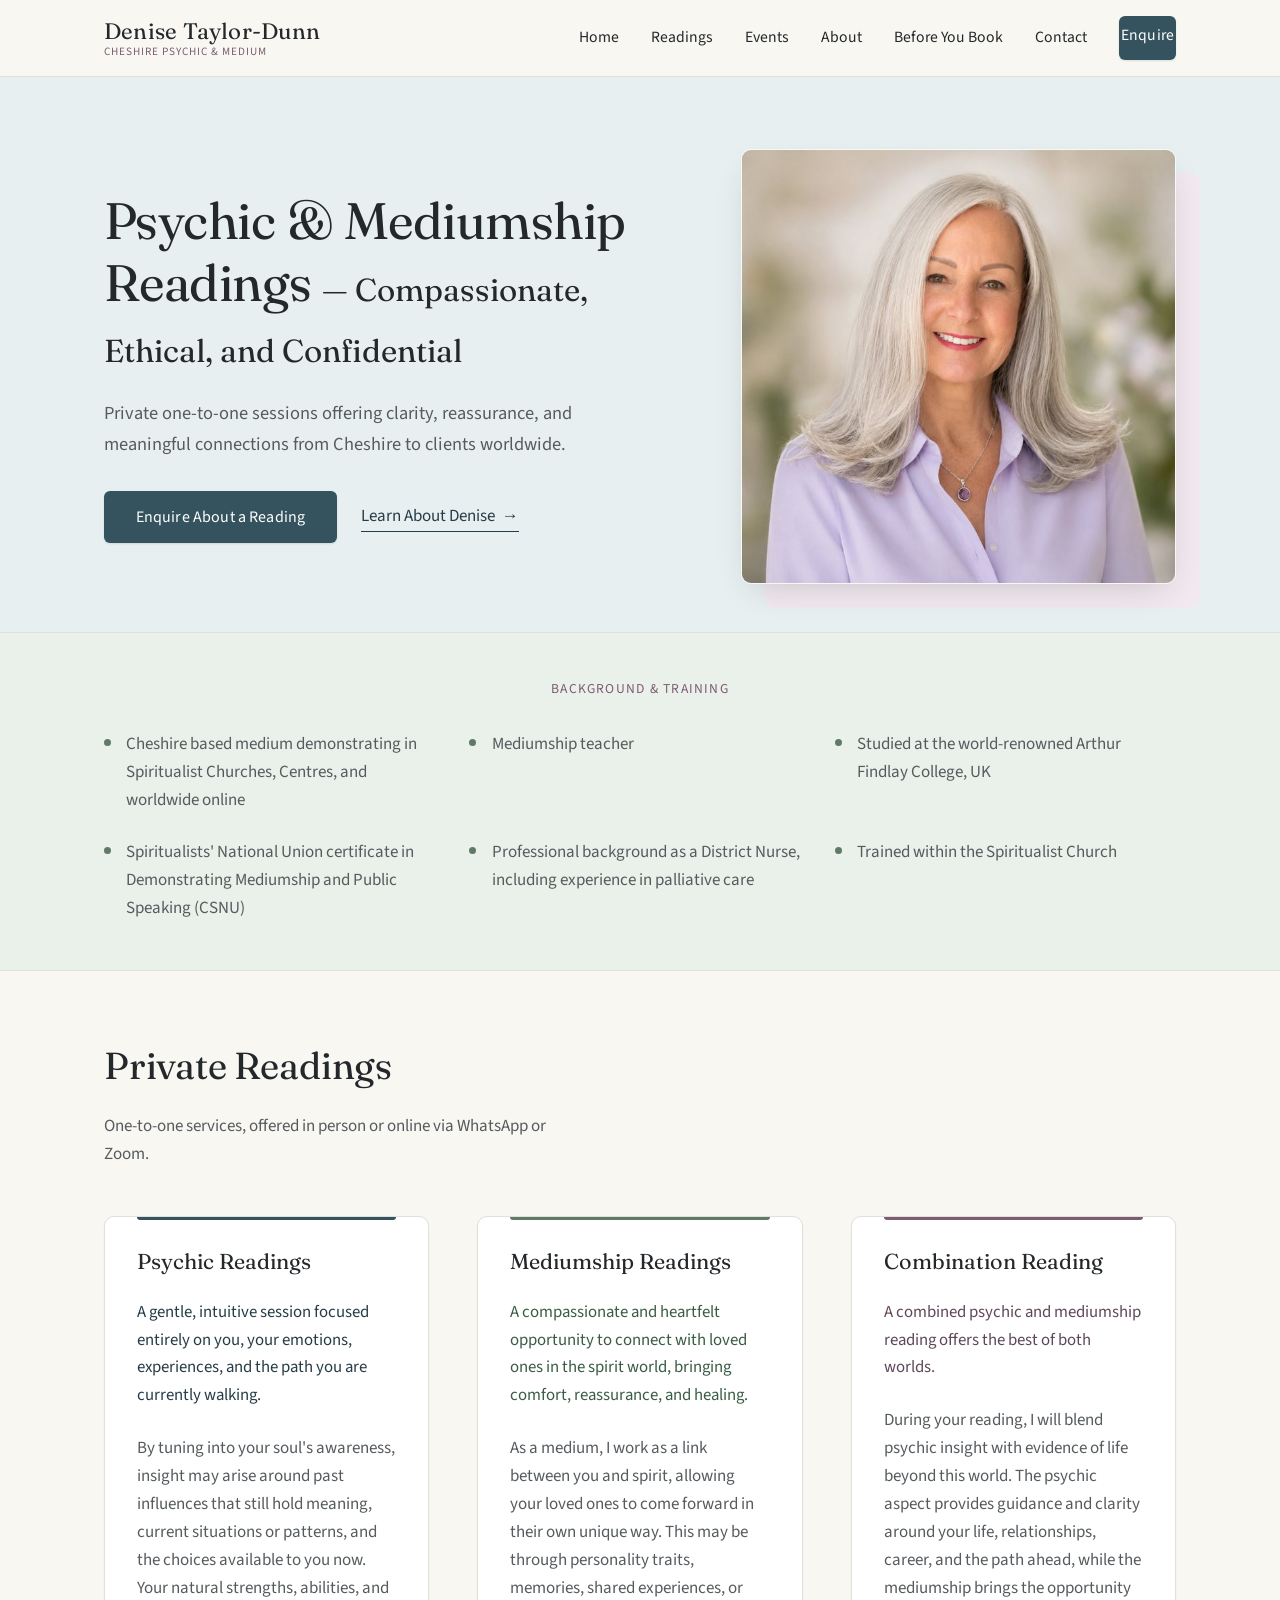
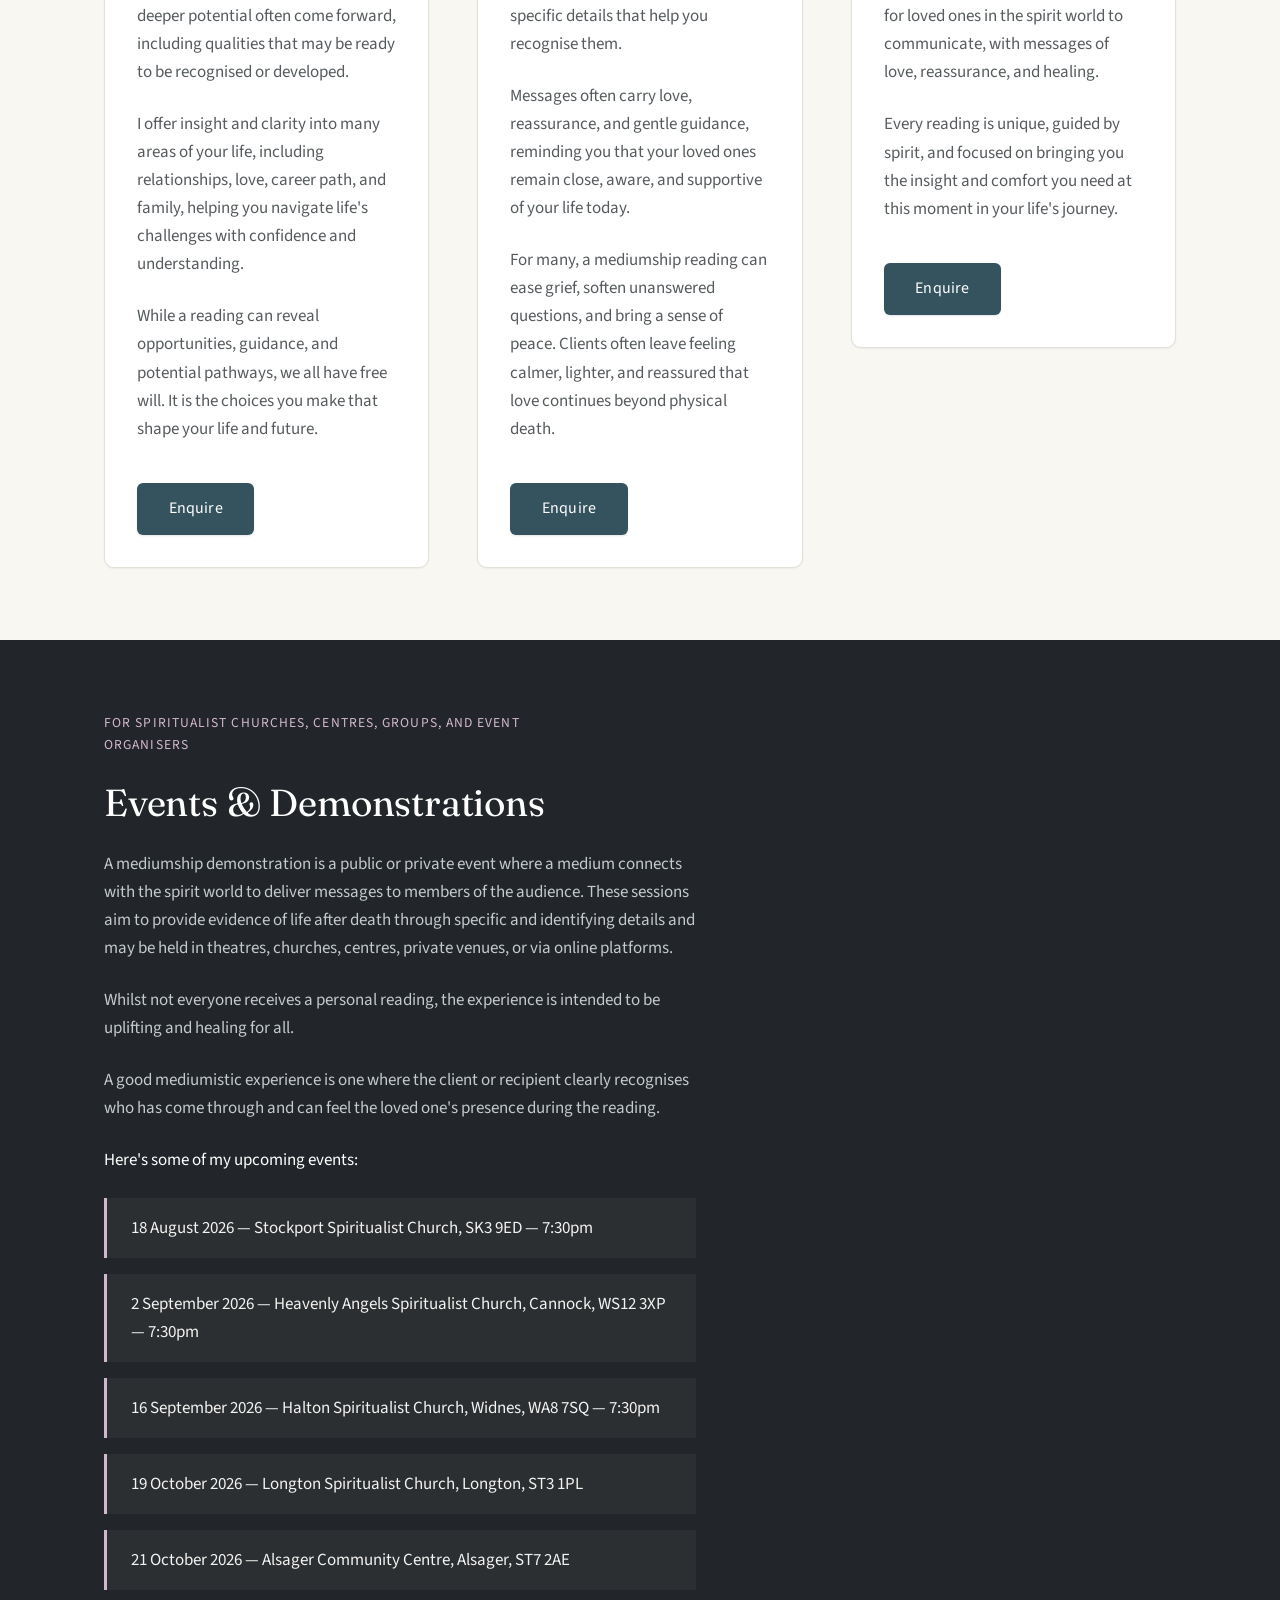
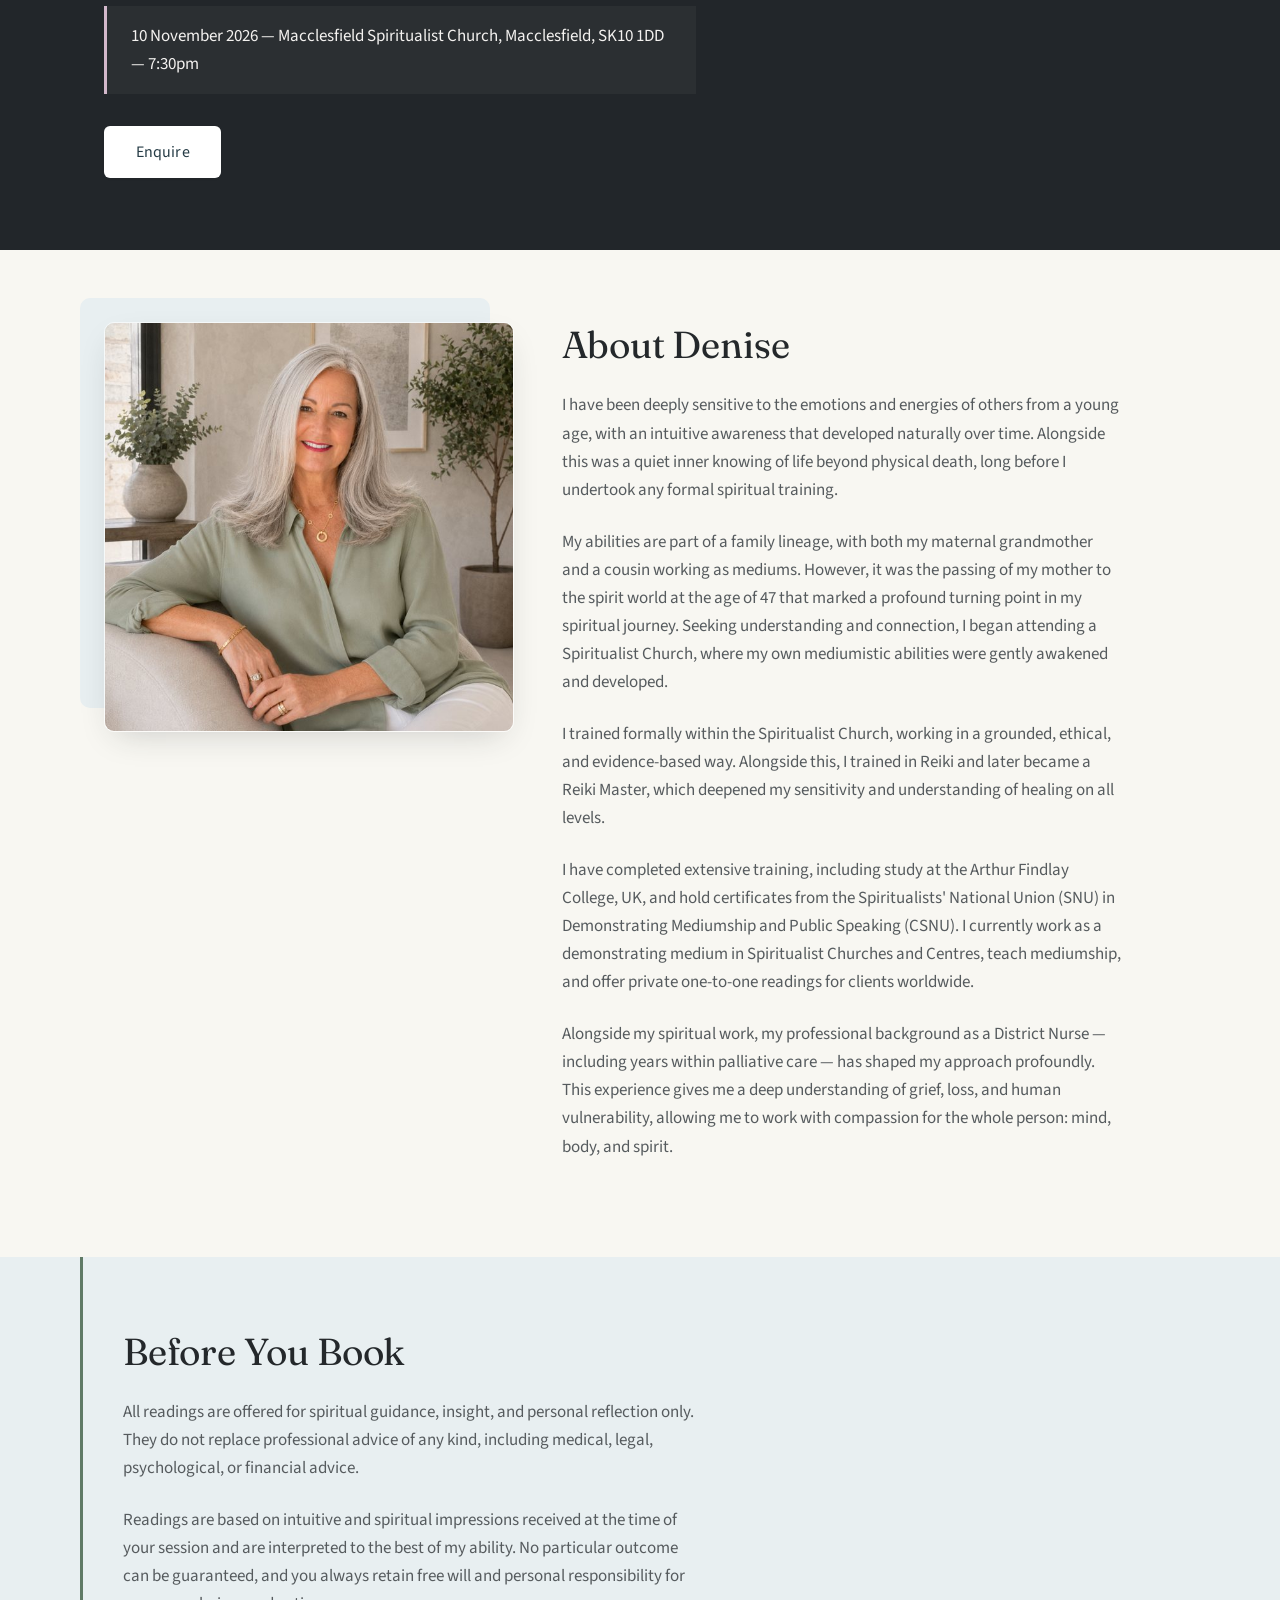
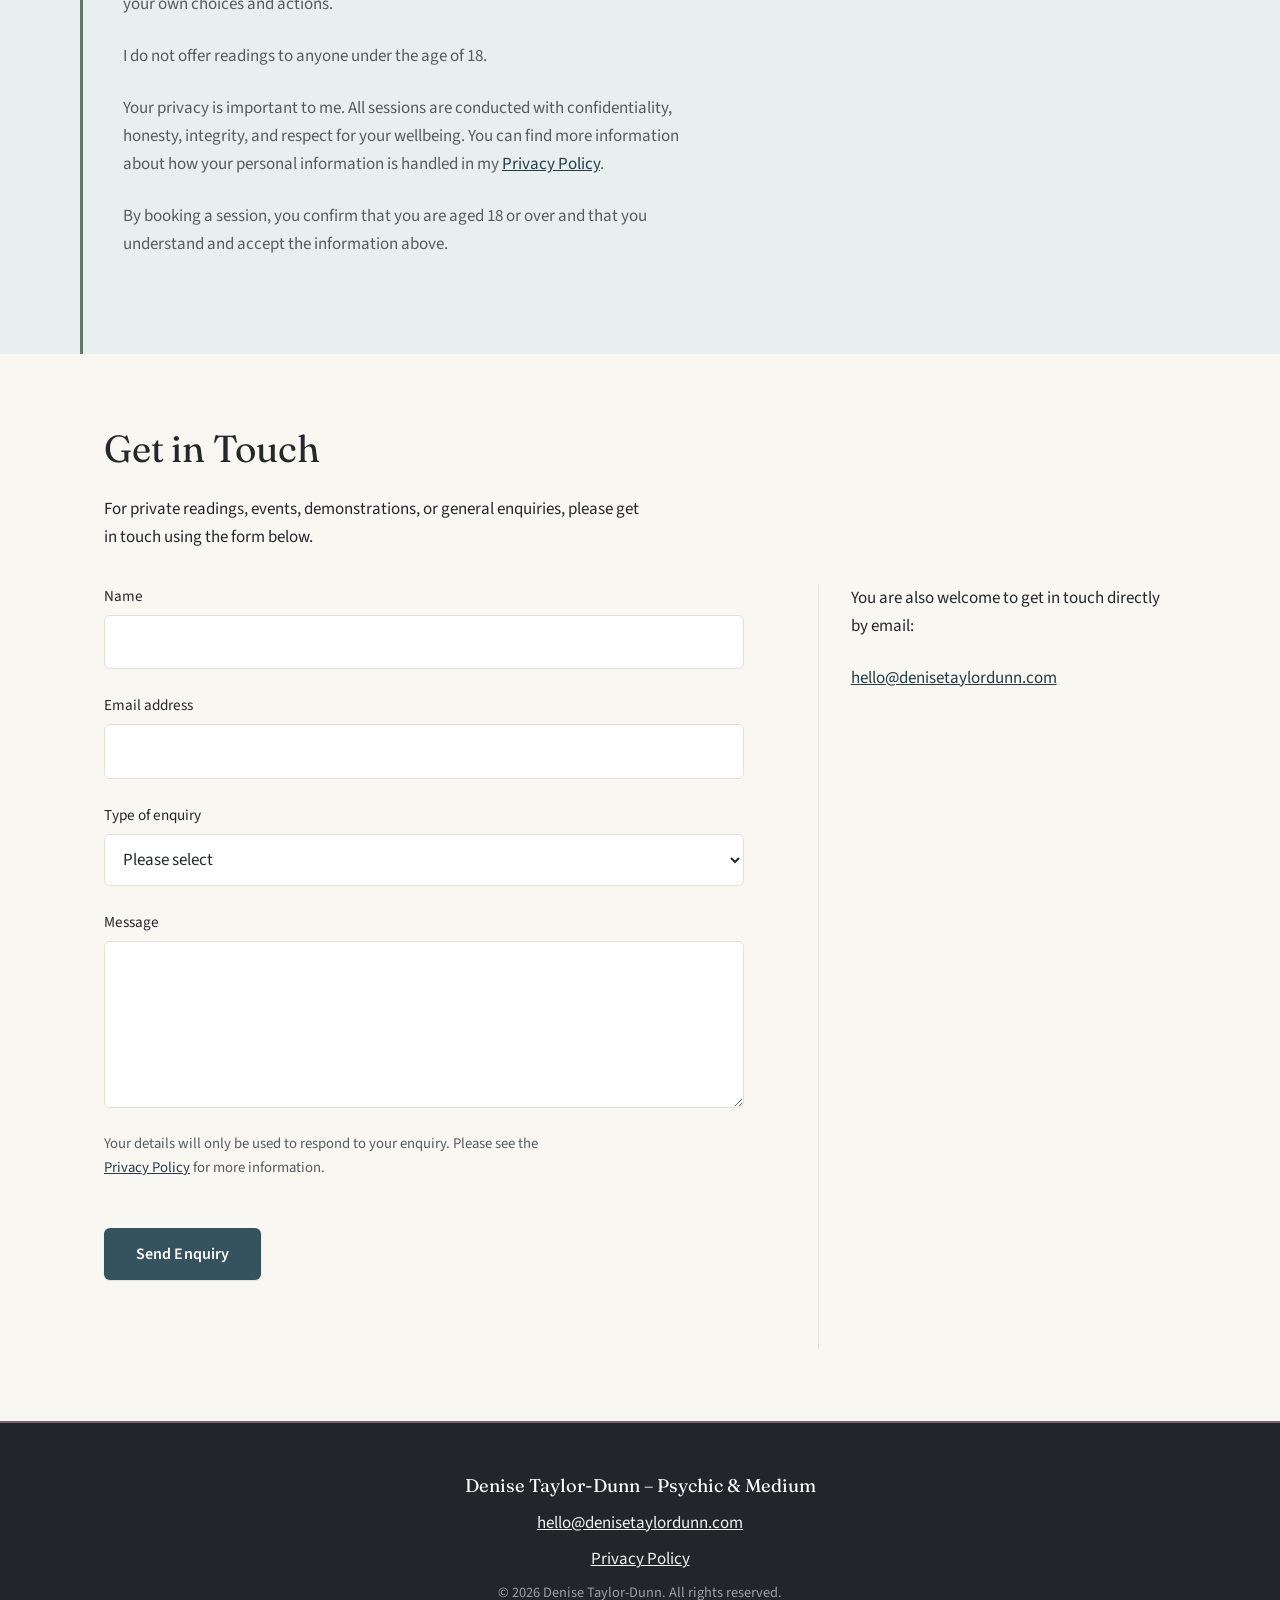
==== index.html @ bb2d9330 "Add upcoming demonstration events to Events section Replaces placeholder list items with six upcomin" ====
<!DOCTYPE html>
<html lang="en">
<head>
<meta charset="UTF-8">
<meta name="viewport" content="width=device-width, initial-scale=1.0">
<title>Denise Taylor-Dunn | Cheshire Psychic &amp; Mediumship Readings</title>
<meta name="description" content="Denise Taylor-Dunn, a Cheshire-based psychic and medium, offers compassionate, ethical readings and demonstrations for Spiritualist churches and events.">
<link rel="canonical" href="https://denisetaylordunn.com/">

<!-- Open Graph -->
<meta property="og:type" content="website">
<meta property="og:title" content="Denise Taylor-Dunn | Cheshire Psychic &amp; Mediumship Readings">
<meta property="og:description" content="Compassionate, ethical, and confidential psychic and mediumship readings from Cheshire-based Denise Taylor-Dunn. Private sessions, plus events and demonstrations for organisers.">
<meta property="og:url" content="https://denisetaylordunn.com/">
<!-- Using the hero photograph for now; ideally replace with a dedicated 1200x630 landscape crop before publication -->
<meta property="og:image" content="https://denisetaylordunn.com/images/hero-denise.jpg">

<!-- Favicon placeholder: replace images/favicon-placeholder.svg with final branded favicon before publication -->
<link rel="icon" type="image/svg+xml" href="images/favicon-placeholder.svg">

<link rel="preload" href="fonts/fraunces-variable-latin.woff2" as="font" type="font/woff2" crossorigin>
<link rel="preload" href="fonts/source-sans-3-variable-latin.woff2" as="font" type="font/woff2" crossorigin>
<link rel="stylesheet" href="css/styles.css">

<!-- Structured data: factual details only, no unsupported claims -->
<script type="application/ld+json">
{
  "@context": "https://schema.org",
  "@type": "Person",
  "name": "Denise Taylor-Dunn",
  "jobTitle": "Psychic and Medium",
  "description": "Denise Taylor-Dunn offers psychic readings, mediumship readings, and mediumship demonstrations, trained within the Spiritualist Church. Based in Cheshire, UK.",
  "address": {
    "@type": "PostalAddress",
    "addressRegion": "Cheshire",
    "addressCountry": "GB"
  },
  "url": "https://denisetaylordunn.com/"
}
</script>
</head>
<body>

<a class="skip-link" href="#main-content">Skip to main content</a>

<!-- ============ HEADER / NAVIGATION ============ -->
<header class="site-header">
  <div class="header-inner">
    <a href="#home" class="brand">
      <span class="wordmark">Denise Taylor-Dunn</span>
      <span class="wordmark-tagline">Cheshire Psychic &amp; Medium</span>
    </a>

    <button type="button" class="nav-toggle" aria-expanded="false" aria-controls="primary-navigation" aria-label="Open menu">
      <span class="nav-toggle-icon" aria-hidden="true"></span>
      <span class="visually-hidden">Menu</span>
    </button>

    <nav id="primary-navigation" class="primary-nav" aria-label="Primary">
      <ul>
        <li><a href="#home">Home</a></li>
        <li><a href="#readings">Readings</a></li>
        <li><a href="#events">Events</a></li>
        <li><a href="#about">About</a></li>
        <li><a href="#before-you-book">Before You Book</a></li>
        <li><a href="#contact">Contact</a></li>
      </ul>
      <a href="#contact" class="btn btn-primary nav-cta">Enquire</a>
    </nav>
  </div>
</header>

<main id="main-content">

  <!-- ============ HERO ============ -->
  <section id="home" class="hero">
    <div class="hero-inner">
      <div class="hero-content">
        <h1>Psychic &amp; Mediumship Readings <span class="h1-secondary">— Compassionate, Ethical, and Confidential</span></h1>
        <p class="hero-subheading">Private one-to-one sessions offering clarity, reassurance, and meaningful connections from Cheshire to clients worldwide.</p>
        <div class="hero-actions">
          <a href="#contact" class="btn btn-primary">Enquire About a Reading</a>
          <a href="#about" class="link-secondary">Learn About Denise</a>
        </div>
      </div>
      <div class="hero-media">
        <img src="images/hero-denise.jpg" alt="Portrait photograph of Denise Taylor-Dunn" width="640" height="640">
      </div>
    </div>
  </section>

  <!-- ============ TRUST / CREDENTIALS ============ -->
  <section id="trust" class="trust" aria-labelledby="trust-heading">
    <h2 id="trust-heading" class="trust-heading">Background &amp; Training</h2>
    <ul class="trust-list">
      <li>Cheshire based medium demonstrating in Spiritualist Churches, Centres, and worldwide online</li>
      <li>Mediumship teacher</li>
      <li>Studied at the world-renowned Arthur Findlay College, UK</li>
      <li>Spiritualists' National Union certificate in Demonstrating Mediumship and Public Speaking (CSNU)</li>
      <li>Professional background as a District Nurse, including experience in palliative care</li>
      <li>Trained within the Spiritualist Church</li>
    </ul>
  </section>

  <!-- ============ PRIVATE READINGS ============ -->
  <section id="readings" aria-labelledby="readings-heading">
    <div class="section-inner">
      <h2 id="readings-heading">Private Readings</h2>
      <p class="readings-intro">One-to-one services, offered in person or online via WhatsApp or Zoom.</p>

      <div class="readings-grid">
        <!-- Service 1: Online Psychic Readings -->
        <article class="reading-card" aria-labelledby="psychic-heading">
          <h3 id="psychic-heading">Psychic Readings</h3>
          <p class="card-intro">A gentle, intuitive session focused entirely on you, your emotions, experiences, and the path you are currently walking.</p>
          <div class="card-body">
            <p>By tuning into your soul's awareness, insight may arise around past influences that still hold meaning, current situations or patterns, and the choices available to you now. Your natural strengths, abilities, and deeper potential often come forward, including qualities that may be ready to be recognised or developed.</p>
            <p>I offer insight and clarity into many areas of your life, including relationships, love, career path, and family, helping you navigate life's challenges with confidence and understanding.</p>
            <p>While a reading can reveal opportunities, guidance, and potential pathways, we all have free will. It is the choices you make that shape your life and future.</p>
          </div>
          <a href="#contact" class="btn btn-primary" data-enquiry-type="Psychic Reading">Enquire</a>
        </article>

        <!-- Service 2: Online Mediumship Readings -->
        <article class="reading-card" aria-labelledby="mediumship-heading">
          <h3 id="mediumship-heading">Mediumship Readings</h3>
          <p class="card-intro">A compassionate and heartfelt opportunity to connect with loved ones in the spirit world, bringing comfort, reassurance, and healing.</p>
          <div class="card-body">
            <p>As a medium, I work as a link between you and spirit, allowing your loved ones to come forward in their own unique way. This may be through personality traits, memories, shared experiences, or specific details that help you recognise them.</p>
            <p>Messages often carry love, reassurance, and gentle guidance, reminding you that your loved ones remain close, aware, and supportive of your life today.</p>
            <p>For many, a mediumship reading can ease grief, soften unanswered questions, and bring a sense of peace. Clients often leave feeling calmer, lighter, and reassured that love continues beyond physical death.</p>
          </div>
          <a href="#contact" class="btn btn-primary" data-enquiry-type="Mediumship Reading">Enquire</a>
        </article>

        <!-- Service 3: Combination Reading -->
        <article class="reading-card" aria-labelledby="combination-heading">
          <h3 id="combination-heading">Combination Reading</h3>
          <p class="card-intro">A combined psychic and mediumship reading offers the best of both worlds.</p>
          <div class="card-body">
            <p>During your reading, I will blend psychic insight with evidence of life beyond this world. The psychic aspect provides guidance and clarity around your life, relationships, career, and the path ahead, while the mediumship brings the opportunity for loved ones in the spirit world to communicate, with messages of love, reassurance, and healing.</p>
            <p>Every reading is unique, guided by spirit, and focused on bringing you the insight and comfort you need at this moment in your life's journey.</p>
          </div>
          <a href="#contact" class="btn btn-primary" data-enquiry-type="Combination Reading">Enquire</a>
        </article>
      </div>
    </div>
  </section>

  <!-- ============ EVENTS & DEMONSTRATIONS ============ -->
  <section id="events" class="events" aria-labelledby="events-heading">
    <div class="section-inner events-inner">
      <p class="section-eyebrow">For Spiritualist Churches, centres, groups, and event organisers</p>
      <h2 id="events-heading">Events &amp; Demonstrations</h2>
      <div class="events-body">
        <p>A mediumship demonstration is a public or private event where a medium connects with the spirit world to deliver messages to members of the audience. These sessions aim to provide evidence of life after death through specific and identifying details and may be held in theatres, churches, centres, private venues, or via online platforms.</p>
        <p>Whilst not everyone receives a personal reading, the experience is intended to be uplifting and healing for all.</p>
        <p>A good mediumistic experience is one where the client or recipient clearly recognises who has come through and can feel the loved one's presence during the reading.</p>
      </div>
      <p class="events-list-heading">Here's some of my upcoming events:</p>
      <ul class="events-list">
        <li><strong>18 August 2026</strong> — Stockport Spiritualist Church, SK3 9ED — 7:30pm</li>
        <li><strong>2 September 2026</strong> — Heavenly Angels Spiritualist Church, Cannock, WS12 3XP — 7:30pm</li>
        <li><strong>16 September 2026</strong> — Halton Spiritualist Church, Widnes, WA8 7SQ — 7:30pm</li>
        <li><strong>19 October 2026</strong> — Longton Spiritualist Church, Longton, ST3 1PL</li>
        <li><strong>21 October 2026</strong> — Alsager Community Centre, Alsager, ST7 2AE</li>
        <li><strong>10 November 2026</strong> — Macclesfield Spiritualist Church, Macclesfield, SK10 1DD — 7:30pm</li>
      </ul>
      <a href="#contact" class="btn btn-primary on-dark" data-enquiry-type="Events &amp; Demonstrations">Enquire</a>
    </div>
  </section>

  <!-- ============ ABOUT DENISE ============ -->
  <section id="about" aria-labelledby="about-heading">
    <div class="section-inner about-inner">
      <div class="about-media">
        <img src="images/about-denise.jpg" alt="Photograph of Denise Taylor-Dunn at home" width="640" height="640" loading="lazy">
      </div>
      <div class="about-content">
        <h2 id="about-heading">About Denise</h2>
        <p>I have been deeply sensitive to the emotions and energies of others from a young age, with an intuitive awareness that developed naturally over time. Alongside this was a quiet inner knowing of life beyond physical death, long before I undertook any formal spiritual training.</p>
        <p>My abilities are part of a family lineage, with both my maternal grandmother and a cousin working as mediums. However, it was the passing of my mother to the spirit world at the age of 47 that marked a profound turning point in my spiritual journey. Seeking understanding and connection, I began attending a Spiritualist Church, where my own mediumistic abilities were gently awakened and developed.</p>
        <p>I trained formally within the Spiritualist Church, working in a grounded, ethical, and evidence-based way. Alongside this, I trained in Reiki and later became a Reiki Master, which deepened my sensitivity and understanding of healing on all levels.</p>
        <p>I have completed extensive training, including study at the Arthur Findlay College, UK, and hold certificates from the Spiritualists' National Union (SNU) in Demonstrating Mediumship and Public Speaking (CSNU). I currently work as a demonstrating medium in Spiritualist Churches and Centres, teach mediumship, and offer private one-to-one readings for clients worldwide.</p>
        <p>Alongside my spiritual work, my professional background as a District Nurse — including years within palliative care — has shaped my approach profoundly. This experience gives me a deep understanding of grief, loss, and human vulnerability, allowing me to work with compassion for the whole person: mind, body, and spirit.</p>
      </div>
    </div>
  </section>

  <!-- ============ BEFORE YOU BOOK ============ -->
  <section id="before-you-book" class="important-info" aria-labelledby="important-info-heading">
    <div class="section-inner">
      <h2 id="important-info-heading">Before You Book</h2>
      <p>All readings are offered for spiritual guidance, insight, and personal reflection only. They do not replace professional advice of any kind, including medical, legal, psychological, or financial advice.</p>
      <p>Readings are based on intuitive and spiritual impressions received at the time of your session and are interpreted to the best of my ability. No particular outcome can be guaranteed, and you always retain free will and personal responsibility for your own choices and actions.</p>
      <p>I do not offer readings to anyone under the age of 18.</p>
      <p>Your privacy is important to me. All sessions are conducted with confidentiality, honesty, integrity, and respect for your wellbeing. You can find more information about how your personal information is handled in my <a href="privacy-policy.html">Privacy Policy</a>.</p>
      <p>By booking a session, you confirm that you are aged 18 or over and that you understand and accept the information above.</p>
    </div>
  </section>

  <!-- ============ CONTACT / ENQUIRY ============ -->
  <section id="contact" aria-labelledby="contact-heading">
    <div class="contact-inner">
      <h2 id="contact-heading">Get in Touch</h2>
      <p>For private readings, events, demonstrations, or general enquiries, please get in touch using the form below.</p>

      <div class="contact-grid">
        <!--
          NOTE: This form currently has no backend connected. Before publishing,
          wire it up to an email service or server-side endpoint so submissions
          are actually delivered. See js/main.js for the client-side handler.
        -->
        <form class="enquiry-form" id="enquiry-form" novalidate>
          <div class="form-field">
            <label for="name">Name</label>
            <input type="text" id="name" name="name" autocomplete="name" aria-describedby="name-error" required>
            <span class="field-error" id="name-error">Please enter your name.</span>
          </div>

          <div class="form-field">
            <label for="email">Email address</label>
            <input type="email" id="email" name="email" autocomplete="email" aria-describedby="email-error" required>
            <span class="field-error" id="email-error">Please enter a valid email address.</span>
          </div>

          <div class="form-field">
            <label for="enquiry-type">Type of enquiry</label>
            <select id="enquiry-type" name="enquiry-type" aria-describedby="enquiry-type-error" required>
              <option value="">Please select</option>
              <option value="Psychic Reading">Psychic Reading</option>
              <option value="Mediumship Reading">Mediumship Reading</option>
              <option value="Combination Reading">Combination Reading</option>
              <option value="Events &amp; Demonstrations">Events &amp; Demonstrations</option>
              <option value="General Enquiry">General Enquiry</option>
            </select>
            <span class="field-error" id="enquiry-type-error">Please select the type of enquiry.</span>
          </div>

          <div class="form-field">
            <label for="message">Message</label>
            <textarea id="message" name="message" rows="5" aria-describedby="message-error" required></textarea>
            <span class="field-error" id="message-error">Please enter a message.</span>
          </div>

          <p class="form-privacy-note">Your details will only be used to respond to your enquiry. Please see the <a href="privacy-policy.html">Privacy Policy</a> for more information.</p>

          <button type="submit" class="btn btn-primary">Send Enquiry</button>

          <p class="form-status" id="form-status" role="status" aria-live="polite"></p>
        </form>

        <div class="contact-alt">
          <p>You are also welcome to get in touch directly by email:</p>
          <p><a href="mailto:hello@denisetaylordunn.com">hello@denisetaylordunn.com</a></p>
        </div>
      </div>
    </div>
  </section>

</main>

<!-- ============ FOOTER ============ -->
<footer class="site-footer">
  <div class="footer-inner">
    <p class="footer-name">Denise Taylor-Dunn – Psychic &amp; Medium</p>
    <p><a href="mailto:hello@denisetaylordunn.com">hello@denisetaylordunn.com</a></p>
    <p><a href="privacy-policy.html">Privacy Policy</a></p>
    <p class="footer-copyright">&copy; <span id="current-year">2026</span> Denise Taylor-Dunn. All rights reserved.</p>
  </div>
</footer>

<script src="js/main.js"></script>
</body>
</html>
---- css/styles.css ----
/* =========================================================
   Denise Taylor-Dunn – Psychic and Medium
   Stylesheet
   ========================================================= */

/* ---------------------------------------------------------
   1. Fonts (self-hosted, variable, latin subset only)
   --------------------------------------------------------- */
@font-face {
  font-family: 'Fraunces';
  font-style: normal;
  font-weight: 300 700;
  font-display: swap;
  src: url('../fonts/fraunces-variable-latin.woff2') format('woff2-variations'),
       url('../fonts/fraunces-variable-latin.woff2') format('woff2');
}

@font-face {
  font-family: 'Source Sans 3';
  font-style: normal;
  font-weight: 300 700;
  font-display: swap;
  src: url('../fonts/source-sans-3-variable-latin.woff2') format('woff2-variations'),
       url('../fonts/source-sans-3-variable-latin.woff2') format('woff2');
}

/* ---------------------------------------------------------
   2. CSS Custom Properties (Design Tokens)
   --------------------------------------------------------- */
:root {
  /* Colour palette */
  --color-bg: #f8f7f2;              /* warm white */
  --color-surface: #ffffff;
  --color-text: #24282b;            /* muted charcoal */
  --color-text-soft: #565b5e;
  --color-border: #e2e0d8;

  --color-primary: #35525f;         /* soft blue - primary CTA */
  --color-primary-dark: #263c46;
  --color-primary-tint: #e8eff1;

  --color-secondary: #5f7a66;       /* soft green - decorative use (dots, borders, accents) */
  --color-secondary-tint: #eaf0ea;
  --color-secondary-text: #3a5c44;  /* darker green - AA-contrast for text use */

  --color-accent: #7c5d74;          /* restrained muted accent (plum) - the signature colour */
  --color-accent-dark: #5f4759;
  --color-accent-tint: #f1e9ef;
  --color-accent-on-dark: #d3b8cb;  /* accent tint, AA-contrast on dark backgrounds */

  --color-charcoal-deep: #22262a;   /* used for events band + footer */
  --color-charcoal-deep-text: #f4f2f0;
  --color-charcoal-deep-soft: #c4c9cc;

  --color-focus: #263c46;
  --color-focus-on-dark: #ffffff;

  --color-error: #8a3b3b;

  /* Shadows */
  --shadow-sm: 0 1px 2px rgba(36, 40, 43, 0.06);
  --shadow-md: 0 12px 32px -12px rgba(36, 40, 43, 0.22);
  --shadow-button: 0 8px 20px -8px rgba(38, 60, 70, 0.45);

  /* Typography */
  --font-heading: 'Fraunces', Georgia, 'Iowan Old Style', 'Palatino Linotype', serif;
  --font-body: 'Source Sans 3', -apple-system, BlinkMacSystemFont, 'Segoe UI', Roboto, Helvetica, Arial, sans-serif;

  --fs-base: 1.0625rem;
  --lh-base: 1.65;

  /* Spacing scale */
  --space-1: 0.5rem;
  --space-2: 1rem;
  --space-3: 1.5rem;
  --space-4: 2rem;
  --space-5: 3rem;
  --space-6: 4.5rem;
  --space-7: 6rem;

  /* Motion */
  --transition-fast: 150ms ease;
  --transition-medium: 240ms cubic-bezier(0.2, 0.6, 0.2, 1);

  /* Layout */
  --container-width: 1120px;
  --radius: 6px;
  --radius-lg: 10px;
  --header-height: 76px;
}

/* ---------------------------------------------------------
   3. Reset / Base
   --------------------------------------------------------- */
*,
*::before,
*::after {
  box-sizing: border-box;
}

html {
  scroll-padding-top: calc(var(--header-height) + 12px);
}

@media (prefers-reduced-motion: no-preference) {
  html {
    scroll-behavior: smooth;
  }
}

@media (prefers-reduced-motion: reduce) {
  *,
  *::before,
  *::after {
    transition-duration: 0.001ms !important;
    animation-duration: 0.001ms !important;
  }
}

body {
  margin: 0;
  background-color: var(--color-bg);
  color: var(--color-text);
  font-family: var(--font-body);
  font-size: var(--fs-base);
  line-height: var(--lh-base);
  font-variation-settings: 'wght' 400;
  -webkit-font-smoothing: antialiased;
}

img {
  max-width: 100%;
  height: auto;
  display: block;
}

a {
  color: var(--color-primary-dark);
}

h1, h2, h3, h4 {
  font-family: var(--font-heading);
  font-weight: 500;
  line-height: 1.2;
  color: var(--color-text);
  margin: 0 0 var(--space-3);
  text-wrap: balance;
}

h1 {
  font-size: clamp(2.1rem, 1.6rem + 2.3vw, 3.2rem);
  font-weight: 560;
  letter-spacing: -0.01em;
}

.h1-secondary {
  font-size: 0.62em;
  font-weight: 500;
  letter-spacing: 0;
}

h2 {
  font-size: clamp(1.7rem, 1.4rem + 1.3vw, 2.35rem);
  font-weight: 540;
  letter-spacing: -0.005em;
}

h3 {
  font-size: 1.35rem;
  font-weight: 500;
}

p {
  margin: 0 0 var(--space-3);
  max-width: 68ch;
}

ul {
  margin: 0;
  padding: 0;
}

/* Visible, consistent focus state throughout */
a:focus-visible,
button:focus-visible,
input:focus-visible,
select:focus-visible,
textarea:focus-visible {
  outline: 3px solid var(--color-focus);
  outline-offset: 2px;
}

.visually-hidden {
  position: absolute;
  width: 1px;
  height: 1px;
  margin: -1px;
  padding: 0;
  overflow: hidden;
  clip: rect(0, 0, 0, 0);
  white-space: nowrap;
  border: 0;
}

/* Skip link */
.skip-link {
  position: absolute;
  left: var(--space-2);
  top: -60px;
  background: var(--color-primary-dark);
  color: #fff;
  padding: var(--space-1) var(--space-2);
  border-radius: var(--radius);
  z-index: 1000;
  transition: top var(--transition-fast);
}

.skip-link:focus {
  top: var(--space-2);
}

.container {
  width: 100%;
  max-width: var(--container-width);
  margin-inline: auto;
  padding-inline: var(--space-3);
}

/* ---------------------------------------------------------
   4. Buttons & Links
   --------------------------------------------------------- */
.btn {
  display: inline-flex;
  align-items: center;
  gap: 0.5rem;
  font-family: var(--font-body);
  font-size: 1rem;
  font-weight: 600;
  letter-spacing: 0.01em;
  text-decoration: none;
  text-align: center;
  padding: 0.9rem 1.85rem;
  border-radius: var(--radius);
  border: 2px solid transparent;
  cursor: pointer;
  min-height: 44px;
  line-height: 1.2;
  transition: background-color var(--transition-fast), color var(--transition-fast),
    box-shadow var(--transition-medium), transform var(--transition-medium);
}

.btn-primary {
  background-color: var(--color-primary);
  color: #ffffff;
  box-shadow: 0 1px 2px rgba(36, 40, 43, 0.12);
}

.btn-primary:hover {
  background-color: var(--color-primary-dark);
  color: #ffffff;
  box-shadow: var(--shadow-button);
  transform: translateY(-2px);
}

.btn-primary:focus-visible {
  background-color: var(--color-primary-dark);
  color: #ffffff;
}

.btn-primary:active {
  transform: translateY(0);
  box-shadow: 0 1px 2px rgba(36, 40, 43, 0.12);
}

.btn-primary.on-dark {
  background-color: #ffffff;
  color: var(--color-primary-dark);
}

.btn-primary.on-dark:hover,
.btn-primary.on-dark:focus-visible {
  background-color: var(--color-charcoal-deep-text);
  color: var(--color-primary-dark);
}

.link-secondary {
  position: relative;
  display: inline-flex;
  align-items: center;
  gap: 0.4em;
  margin-left: var(--space-3);
  color: var(--color-primary-dark);
  font-weight: 600;
  text-decoration: none;
  background-image: linear-gradient(currentColor, currentColor);
  background-position: 0 100%;
  background-repeat: no-repeat;
  background-size: 100% 1px;
  padding-bottom: 2px;
  transition: background-size var(--transition-medium), gap var(--transition-medium);
}

.link-secondary::after {
  content: "\2192";
  transition: transform var(--transition-medium);
}

.link-secondary:hover,
.link-secondary:focus-visible {
  background-size: 0 1px;
}

.link-secondary:hover::after,
.link-secondary:focus-visible::after {
  transform: translateX(3px);
}

.hero-actions {
  display: flex;
  flex-wrap: wrap;
  align-items: center;
  gap: var(--space-2) var(--space-3);
  margin-top: var(--space-4);
}

.hero-actions .link-secondary {
  margin-left: 0;
}

/* ---------------------------------------------------------
   5. Header / Navigation
   --------------------------------------------------------- */
.site-header {
  position: sticky;
  top: 0;
  z-index: 500;
  background-color: var(--color-bg);
  border-bottom: 1px solid var(--color-border);
  box-shadow: 0 0 0 rgba(36, 40, 43, 0);
  transition: box-shadow var(--transition-medium), border-color var(--transition-medium);
}

.site-header.is-scrolled {
  border-bottom-color: transparent;
  box-shadow: 0 8px 24px -16px rgba(36, 40, 43, 0.35);
}

.header-inner {
  max-width: var(--container-width);
  margin-inline: auto;
  padding-inline: var(--space-3);
  min-height: var(--header-height);
  display: flex;
  align-items: center;
  justify-content: space-between;
  gap: var(--space-2);
}

.brand {
  display: flex;
  flex-direction: column;
  gap: 2px;
  text-decoration: none;
  white-space: nowrap;
}

.wordmark {
  font-family: var(--font-heading);
  font-weight: 500;
  font-size: 1.4rem;
  line-height: 1.1;
  letter-spacing: 0.01em;
  color: var(--color-text);
}

.wordmark-tagline {
  font-family: var(--font-body);
  font-size: 0.7rem;
  font-weight: 600;
  line-height: 1;
  text-transform: uppercase;
  letter-spacing: 0.09em;
  color: var(--color-accent);
}

.nav-toggle {
  display: inline-flex;
  align-items: center;
  justify-content: center;
  width: 44px;
  height: 44px;
  background: transparent;
  border: 1px solid var(--color-border);
  border-radius: var(--radius);
  cursor: pointer;
  transition: border-color var(--transition-fast), background-color var(--transition-fast);
}

.nav-toggle:hover {
  border-color: var(--color-primary);
  background-color: var(--color-primary-tint);
}

.nav-toggle-icon,
.nav-toggle-icon::before,
.nav-toggle-icon::after {
  display: block;
  width: 22px;
  height: 2px;
  background-color: var(--color-text);
  position: relative;
}

.nav-toggle-icon::before,
.nav-toggle-icon::after {
  content: "";
  position: absolute;
  left: 0;
}

.nav-toggle-icon::before { top: -7px; }
.nav-toggle-icon::after { top: 7px; }

.primary-nav {
  position: fixed;
  inset: var(--header-height) 0 0 0;
  background-color: var(--color-surface);
  padding: var(--space-4) var(--space-3);
  overflow-y: auto;
  transform: translateY(-8px);
  opacity: 0;
  visibility: hidden;
  transition: opacity var(--transition-medium), transform var(--transition-medium), visibility var(--transition-medium);
}

.primary-nav.is-open {
  opacity: 1;
  transform: translateY(0);
  visibility: visible;
}

.primary-nav ul {
  list-style: none;
  display: flex;
  flex-direction: column;
  gap: var(--space-1);
  margin-bottom: var(--space-4);
}

.primary-nav a {
  display: block;
  padding: var(--space-2) 0;
  font-size: 1.1rem;
  font-weight: 500;
  color: var(--color-text);
  text-decoration: none;
  border-bottom: 1px solid var(--color-border);
  transition: color var(--transition-fast), padding-left var(--transition-fast);
}

.primary-nav a:hover {
  color: var(--color-primary-dark);
}

.nav-cta {
  display: inline-block;
  width: 100%;
  text-align: center;
}

/* The button lives inside .primary-nav, so it needs to beat .primary-nav a's
   text colour (higher specificity) to stay white instead of going dark-on-dark. */
.primary-nav a.nav-cta,
.primary-nav a.nav-cta:hover,
.primary-nav a.nav-cta:focus-visible {
  color: #ffffff;
  border-bottom: none;
}

@media (min-width: 900px) {
  .nav-toggle {
    display: none;
  }

  .primary-nav {
    position: static;
    inset: auto;
    background: transparent;
    padding: 0;
    opacity: 1;
    visibility: visible;
    transform: none;
    overflow: visible;
    display: flex;
    align-items: center;
    gap: var(--space-4);
    transition: none;
  }

  .primary-nav ul {
    flex-direction: row;
    margin-bottom: 0;
    gap: var(--space-4);
  }

  .primary-nav a {
    padding: var(--space-1) 0;
    border-bottom: none;
    font-size: 0.98rem;
    position: relative;
  }

  .primary-nav a:not(.nav-cta)::after {
    content: "";
    position: absolute;
    left: 0;
    right: 100%;
    bottom: -2px;
    height: 2px;
    background-color: var(--color-accent);
    transition: right var(--transition-medium);
  }

  .primary-nav a:not(.nav-cta):hover::after,
  .primary-nav a:not(.nav-cta):focus-visible::after {
    right: 0;
  }

  .nav-cta {
    width: auto;
    padding: 0.65rem 1.4rem;
  }
}

/* ---------------------------------------------------------
   6. Hero
   --------------------------------------------------------- */
.hero {
  background-color: var(--color-primary-tint);
  padding-block: var(--space-6) var(--space-5);
  overflow: hidden;
}

.hero-inner {
  max-width: var(--container-width);
  margin-inline: auto;
  padding-inline: var(--space-3);
  display: grid;
  gap: var(--space-5);
  align-items: center;
}

.hero-content .hero-subheading {
  font-size: 1.15rem;
  color: var(--color-text-soft);
  max-width: 52ch;
}

.hero-media {
  position: relative;
  isolation: isolate;
}

.hero-media::before {
  content: "";
  position: absolute;
  inset: var(--space-3) calc(-1 * var(--space-3)) calc(-1 * var(--space-3)) var(--space-3);
  background-color: var(--color-accent-tint);
  border-radius: var(--radius-lg);
  z-index: -1;
}

.hero-media img {
  border-radius: var(--radius-lg);
  border: 1px solid rgba(255, 255, 255, 0.6);
  box-shadow: var(--shadow-md);
  width: 100%;
  max-width: 420px;
  margin-inline: auto;
}

@media (min-width: 900px) {
  .hero-inner {
    grid-template-columns: 1.15fr 0.85fr;
  }

  .hero-media img {
    max-width: 100%;
  }
}

/* ---------------------------------------------------------
   7. Trust / Credentials
   --------------------------------------------------------- */
.trust {
  background-color: var(--color-secondary-tint);
  padding-block: var(--space-5);
  border-top: 1px solid var(--color-border);
  border-bottom: 1px solid var(--color-border);
}

.trust-heading {
  text-align: center;
  font-size: 0.85rem;
  text-transform: uppercase;
  letter-spacing: 0.09em;
  color: var(--color-accent);
  font-family: var(--font-body);
  font-weight: 600;
  margin-bottom: var(--space-4);
}

.trust-list {
  list-style: none;
  display: grid;
  gap: var(--space-3);
  max-width: var(--container-width);
  margin-inline: auto;
  padding-inline: var(--space-3);
}

.trust-list li {
  position: relative;
  padding-left: 1.4rem;
  color: var(--color-text-soft);
  max-width: 42ch;
}

.trust-list li::before {
  content: "";
  position: absolute;
  left: 0;
  top: 0.55em;
  width: 7px;
  height: 7px;
  border-radius: 50%;
  background-color: var(--color-secondary);
}

@media (min-width: 640px) {
  .trust-list {
    grid-template-columns: repeat(2, 1fr);
  }
}

@media (min-width: 960px) {
  .trust-list {
    grid-template-columns: repeat(3, 1fr);
  }
}

/* ---------------------------------------------------------
   8. Section spacing shared
   --------------------------------------------------------- */
section {
  scroll-margin-top: var(--header-height);
}

.section-inner {
  max-width: var(--container-width);
  margin-inline: auto;
  padding: var(--space-6) var(--space-3);
}

/* ---------------------------------------------------------
   9. Private Readings
   --------------------------------------------------------- */
.readings-intro {
  max-width: 60ch;
  color: var(--color-text-soft);
}

.readings-grid {
  display: grid;
  gap: var(--space-5);
  margin-top: var(--space-5);
}

.reading-card {
  position: relative;
  background-color: var(--color-surface);
  border: 1px solid var(--color-border);
  border-radius: var(--radius-lg);
  padding: var(--space-4);
  box-shadow: var(--shadow-sm);
  transition: box-shadow var(--transition-medium), transform var(--transition-medium);
}

.reading-card::before {
  content: "";
  position: absolute;
  top: 0;
  left: var(--space-4);
  right: var(--space-4);
  height: 3px;
  border-radius: 0 0 3px 3px;
  background-color: var(--color-primary);
}

.reading-card:nth-of-type(2)::before {
  background-color: var(--color-secondary);
}

.reading-card:nth-of-type(3)::before {
  background-color: var(--color-accent);
}

.reading-card:hover {
  box-shadow: var(--shadow-md);
  transform: translateY(-3px);
}

.card-intro {
  font-size: 1.05rem;
  color: var(--color-primary-dark);
  font-weight: 600;
  max-width: none;
}

.reading-card:nth-of-type(2) .card-intro {
  color: var(--color-secondary-text);
}

.reading-card:nth-of-type(3) .card-intro {
  color: var(--color-accent-dark);
}

.card-body p {
  color: var(--color-text-soft);
}

.reading-card .btn {
  margin-top: var(--space-2);
}

@media (min-width: 700px) {
  .readings-grid {
    grid-template-columns: repeat(auto-fit, minmax(300px, 1fr));
    align-items: start;
  }
}

/* ---------------------------------------------------------
   10. Events & Demonstrations
   --------------------------------------------------------- */
.events {
  background-color: var(--color-charcoal-deep);
  color: var(--color-charcoal-deep-text);
}

.events .section-eyebrow {
  text-transform: uppercase;
  letter-spacing: 0.08em;
  font-size: 0.85rem;
  color: var(--color-accent-on-dark);
  font-weight: 600;
}

.events h2 {
  color: #ffffff;
}

.events-body p {
  color: var(--color-charcoal-deep-soft);
  max-width: 74ch;
}

.events-list-heading {
  color: #ffffff;
  font-weight: 600;
  max-width: 74ch;
}

.events-list {
  list-style: none;
  display: flex;
  flex-direction: column;
  gap: var(--space-2);
  margin: 0 0 var(--space-4);
  max-width: 74ch;
}

.events-list li {
  padding: var(--space-2) var(--space-3);
  border-left: 3px solid var(--color-accent-on-dark);
  background-color: rgba(255, 255, 255, 0.04);
  color: var(--color-charcoal-deep-text);
  font-weight: 600;
}

/* Focus indicators need extra contrast against the dark background here */
.events a:focus-visible,
.events button:focus-visible {
  outline-color: var(--color-focus-on-dark);
}

/* ---------------------------------------------------------
   11. About
   --------------------------------------------------------- */
.about-inner {
  display: grid;
  gap: var(--space-5);
  align-items: start;
}

.about-media {
  position: relative;
  isolation: isolate;
}

.about-media::before {
  content: "";
  position: absolute;
  inset: calc(-1 * var(--space-3)) var(--space-3) var(--space-3) calc(-1 * var(--space-3));
  background-color: var(--color-primary-tint);
  border-radius: var(--radius-lg);
  z-index: -1;
}

.about-media img {
  border-radius: var(--radius-lg);
  border: 1px solid rgba(255, 255, 255, 0.6);
  box-shadow: var(--shadow-md);
  width: 100%;
  max-width: 340px;
  margin-inline: auto;
}

.about-content p {
  color: var(--color-text-soft);
  max-width: 70ch;
}

@media (min-width: 900px) {
  .about-inner {
    grid-template-columns: 0.8fr 1.2fr;
  }

  .about-media img {
    max-width: 100%;
  }
}

/* ---------------------------------------------------------
   12. Before You Book
   --------------------------------------------------------- */
.important-info {
  background-color: var(--color-primary-tint);
}

.important-info .section-inner {
  border-left: 3px solid var(--color-secondary);
  padding-left: calc(var(--space-3) + 1rem);
}

.important-info p {
  color: var(--color-text-soft);
  max-width: 72ch;
}

@media (max-width: 640px) {
  .important-info .section-inner {
    border-left-width: 2px;
    padding-left: var(--space-3);
  }
}

/* ---------------------------------------------------------
   13. Contact / Enquiry
   --------------------------------------------------------- */
.contact-inner {
  max-width: var(--container-width);
  margin-inline: auto;
  padding: var(--space-6) var(--space-3);
}

.contact-grid {
  display: grid;
  gap: var(--space-5);
  margin-top: var(--space-4);
}

.enquiry-form {
  display: flex;
  flex-direction: column;
  gap: var(--space-3);
  max-width: 640px;
}

.form-field {
  display: flex;
  flex-direction: column;
  gap: 0.4rem;
}

.form-field label {
  font-weight: 600;
  font-size: 0.95rem;
}

.form-field input,
.form-field select,
.form-field textarea {
  font: inherit;
  padding: 0.75rem 0.9rem;
  border: 1px solid var(--color-border);
  border-radius: var(--radius);
  background-color: var(--color-surface);
  color: var(--color-text);
  min-height: 44px;
  transition: border-color var(--transition-fast), box-shadow var(--transition-fast);
}

.form-field input:focus,
.form-field select:focus,
.form-field textarea:focus {
  border-color: var(--color-primary);
  box-shadow: 0 0 0 3px var(--color-primary-tint);
}

.form-field textarea {
  min-height: 140px;
  resize: vertical;
}

.form-field .field-error {
  color: var(--color-error);
  font-size: 0.9rem;
  display: none;
}

.form-field.has-error input,
.form-field.has-error select,
.form-field.has-error textarea {
  border-color: var(--color-error);
}

.form-field.has-error .field-error {
  display: block;
}

.form-privacy-note {
  font-size: 0.92rem;
  color: var(--color-text-soft);
}

.enquiry-form button[type="submit"] {
  align-self: flex-start;
}

.form-status {
  font-weight: 600;
  min-height: 1.2em;
}

.form-status[data-state="success"] {
  color: var(--color-secondary-text);
}

.form-status[data-state="error"] {
  color: var(--color-error);
}

.contact-alt {
  border-top: 1px solid var(--color-border);
  padding-top: var(--space-3);
}

@media (min-width: 900px) {
  .contact-grid {
    grid-template-columns: 1.3fr 0.7fr;
  }

  .contact-alt {
    border-top: none;
    border-left: 1px solid var(--color-border);
    padding-top: 0;
    padding-left: var(--space-4);
  }
}

/* ---------------------------------------------------------
   14. Footer
   --------------------------------------------------------- */
.site-footer {
  background-color: var(--color-charcoal-deep);
  color: var(--color-charcoal-deep-soft);
  border-top: 2px solid var(--color-accent);
}

.footer-inner {
  max-width: var(--container-width);
  margin-inline: auto;
  padding: var(--space-5) var(--space-3);
  text-align: center;
}

.footer-inner p {
  margin: 0 0 var(--space-1);
  max-width: none;
}

.footer-name {
  color: #ffffff;
  font-family: var(--font-heading);
  font-size: 1.15rem;
}

.footer-inner a {
  color: var(--color-charcoal-deep-text);
  transition: color var(--transition-fast);
}

.footer-inner a:hover {
  color: var(--color-accent-on-dark);
}

.footer-copyright {
  margin-top: var(--space-2);
  font-size: 0.9rem;
  color: #9aa1a5;
}

/* Focus indicators need extra contrast against the dark background here */
.site-footer a:focus-visible {
  outline-color: var(--color-focus-on-dark);
}

/* ---------------------------------------------------------
   15. Privacy Policy page
   --------------------------------------------------------- */
.policy-content {
  max-width: 74ch;
  margin: 0 auto;
  padding: var(--space-6) var(--space-3);
}

.policy-content h2 {
  margin-top: var(--space-5);
}

.policy-content p,
.policy-content li {
  color: var(--color-text-soft);
}

.policy-content ul {
  margin: 0 0 var(--space-3);
  padding-left: 1.25rem;
}

.policy-content li {
  margin-bottom: 0.4rem;
}

.policy-updated {
  font-size: 0.9rem;
  color: var(--color-text-soft);
  font-style: italic;
}

.policy-contact {
  color: var(--color-text);
  font-weight: 600;
  line-height: 1.5;
}

.back-home {
  display: inline-block;
  margin-bottom: var(--space-3);
}
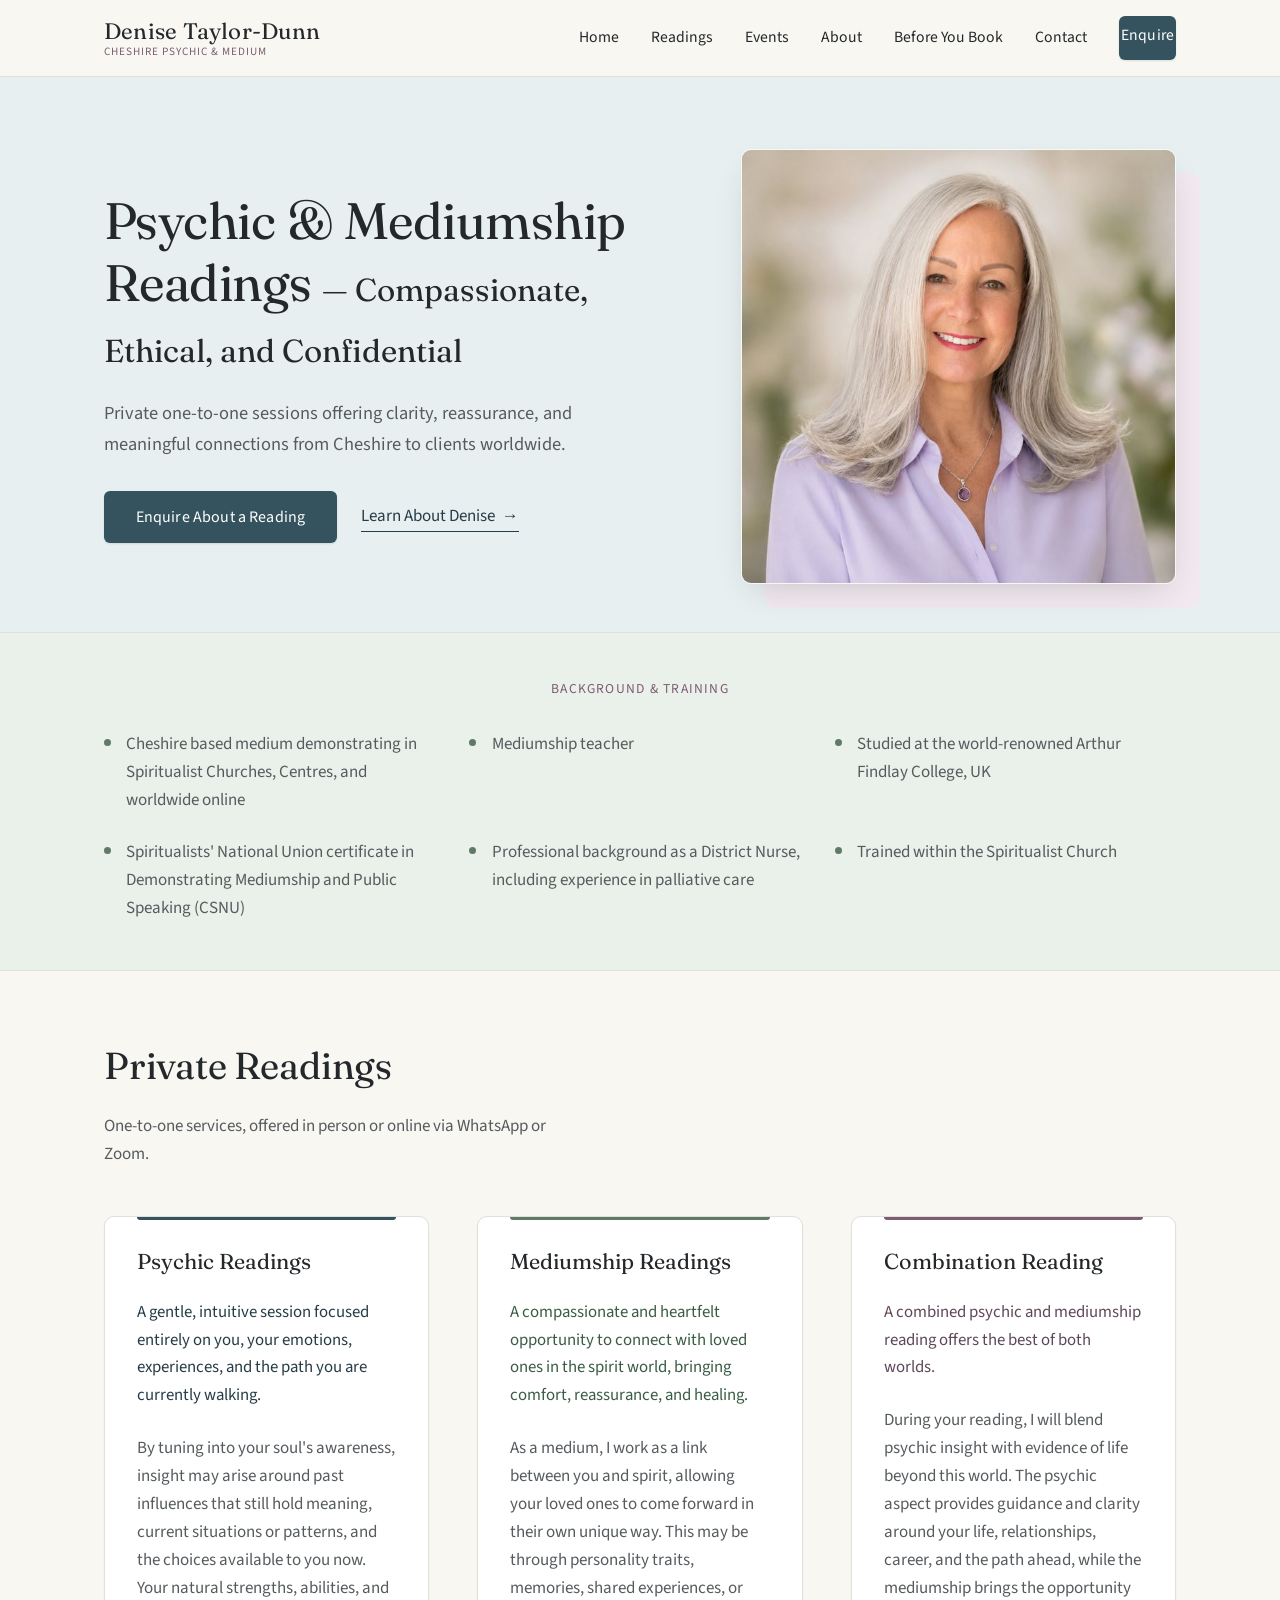
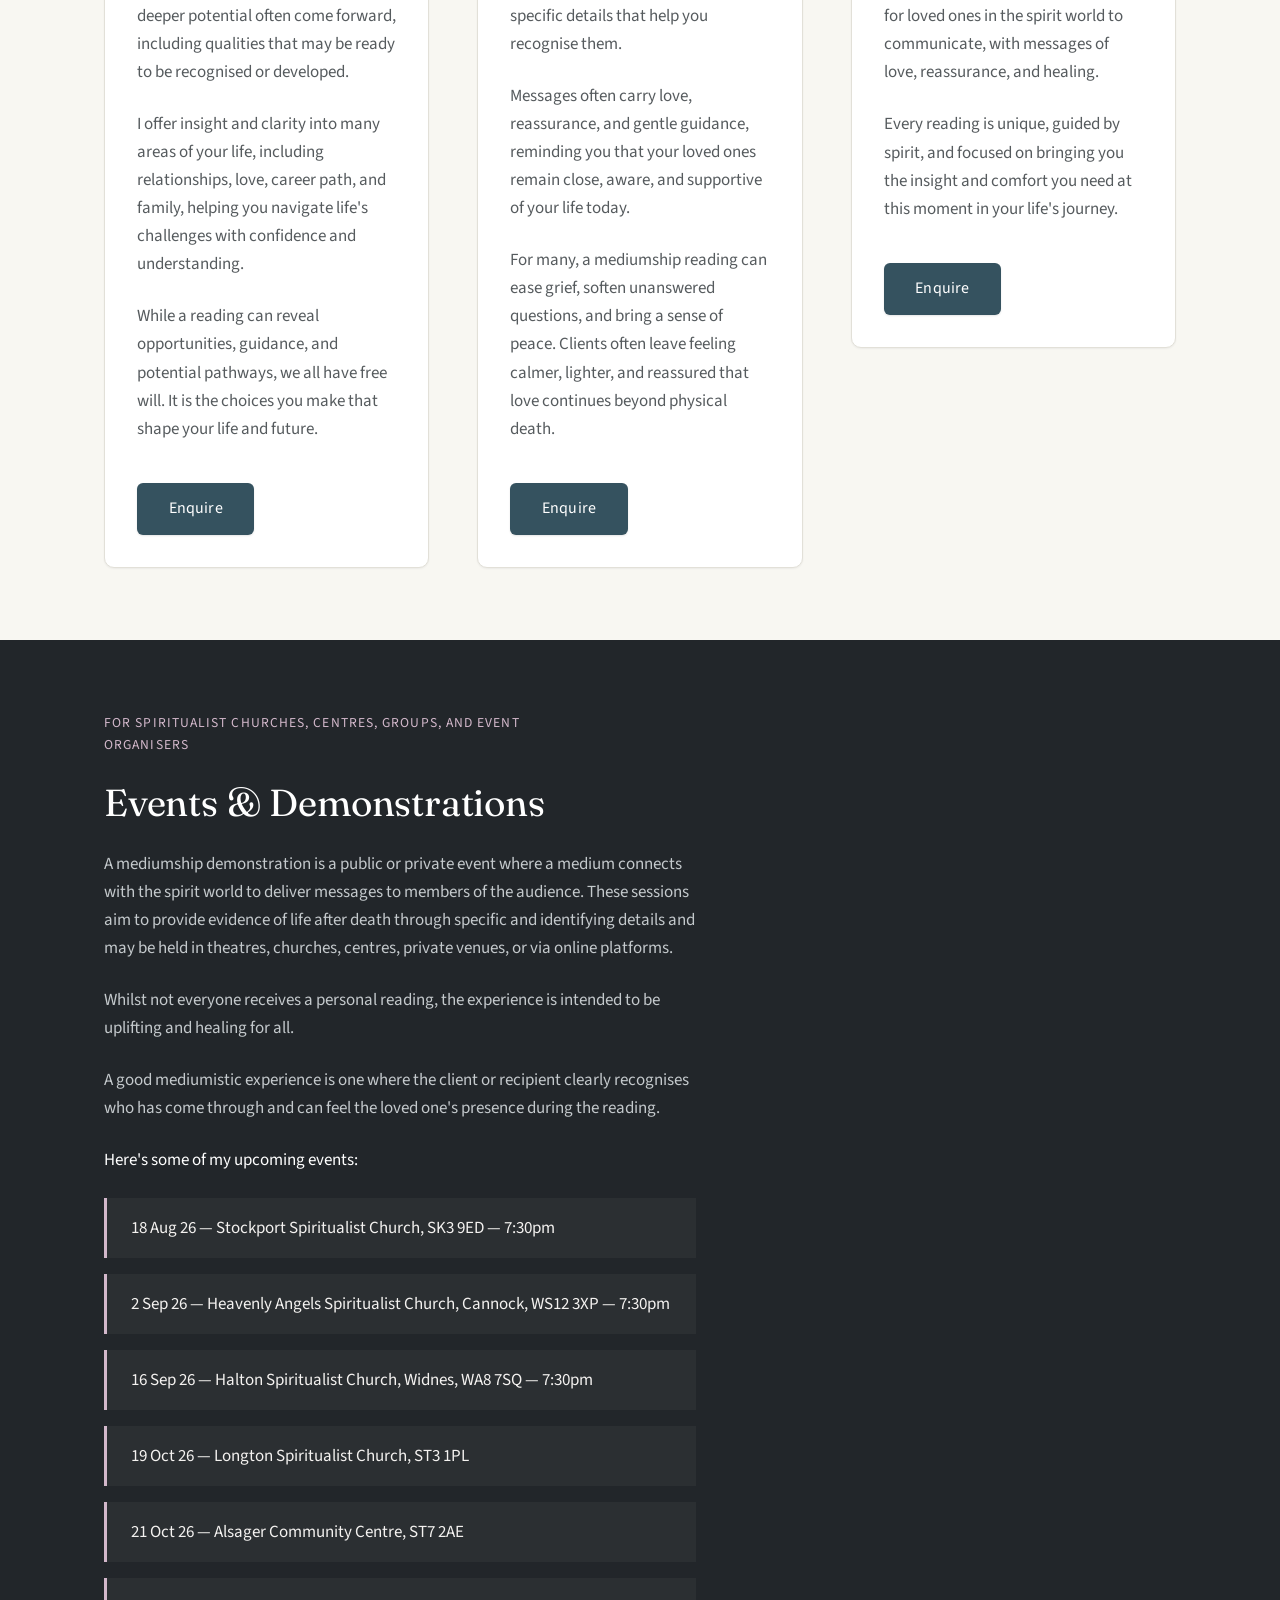
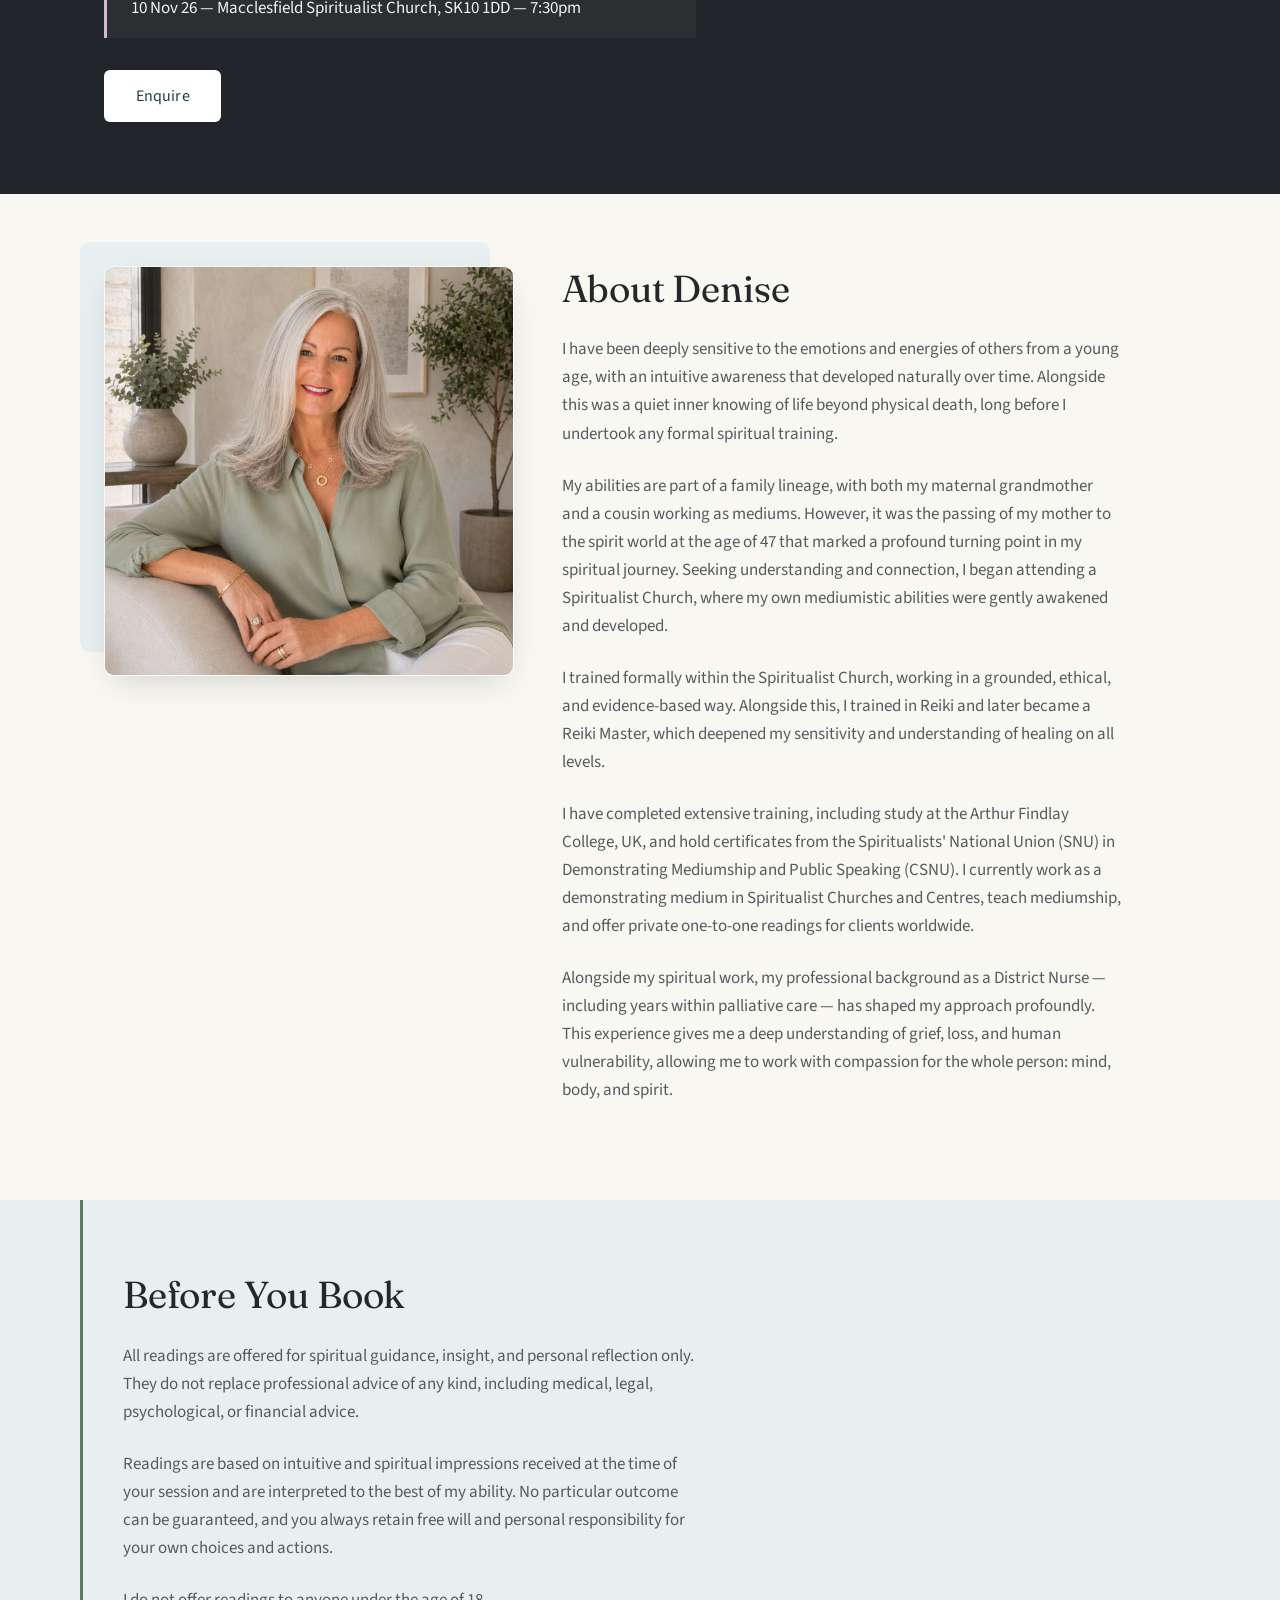
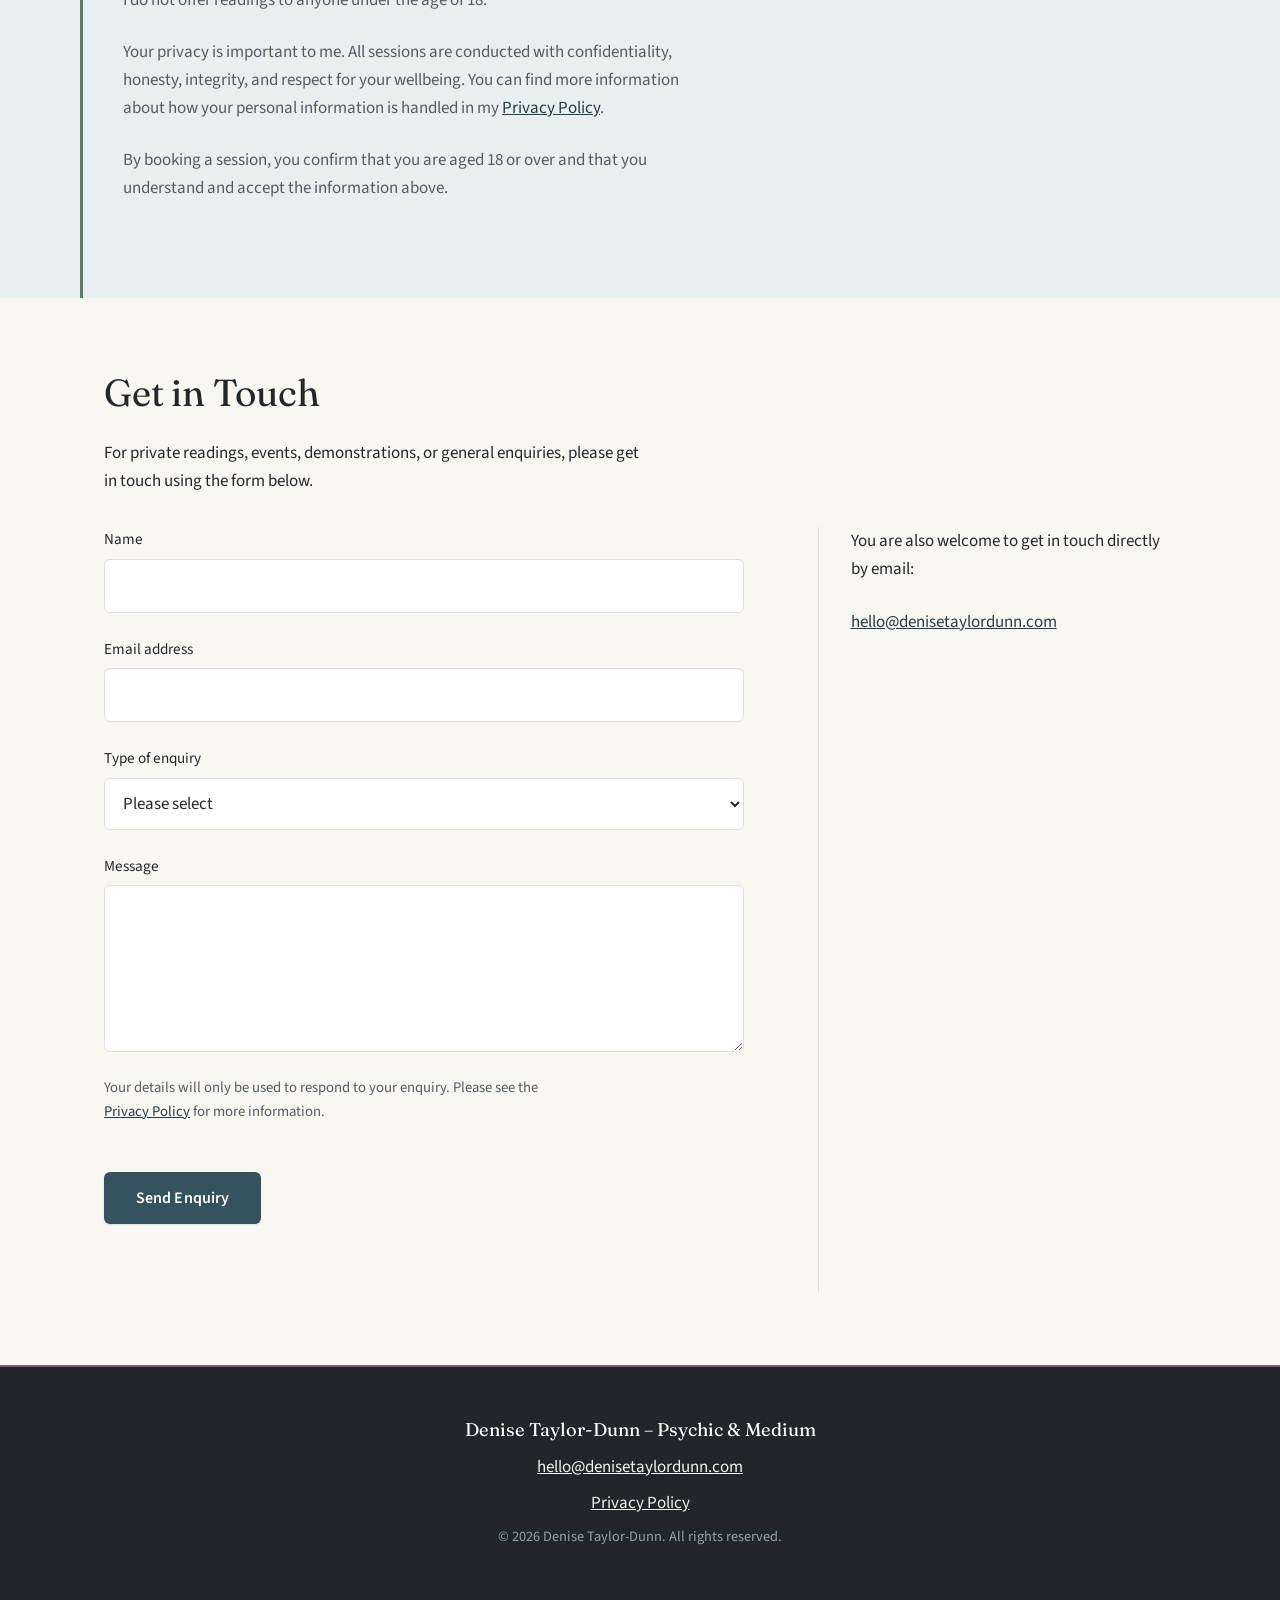
==== commit f1d621b0: "Shorten events list dates and drop redundant city names Uses mmm-dd-yy style dates (e.g. 18 Aug 26) " ====
--- a/index.html
+++ b/index.html
@@ -159,12 +159,12 @@
       </div>
       <p class="events-list-heading">Here's some of my upcoming events:</p>
       <ul class="events-list">
-        <li><strong>18 August 2026</strong> — Stockport Spiritualist Church, SK3 9ED — 7:30pm</li>
-        <li><strong>2 September 2026</strong> — Heavenly Angels Spiritualist Church, Cannock, WS12 3XP — 7:30pm</li>
-        <li><strong>16 September 2026</strong> — Halton Spiritualist Church, Widnes, WA8 7SQ — 7:30pm</li>
-        <li><strong>19 October 2026</strong> — Longton Spiritualist Church, Longton, ST3 1PL</li>
-        <li><strong>21 October 2026</strong> — Alsager Community Centre, Alsager, ST7 2AE</li>
-        <li><strong>10 November 2026</strong> — Macclesfield Spiritualist Church, Macclesfield, SK10 1DD — 7:30pm</li>
+        <li><strong>18 Aug 26</strong> — Stockport Spiritualist Church, SK3 9ED — 7:30pm</li>
+        <li><strong>2 Sep 26</strong> — Heavenly Angels Spiritualist Church, Cannock, WS12 3XP — 7:30pm</li>
+        <li><strong>16 Sep 26</strong> — Halton Spiritualist Church, Widnes, WA8 7SQ — 7:30pm</li>
+        <li><strong>19 Oct 26</strong> — Longton Spiritualist Church, ST3 1PL</li>
+        <li><strong>21 Oct 26</strong> — Alsager Community Centre, ST7 2AE</li>
+        <li><strong>10 Nov 26</strong> — Macclesfield Spiritualist Church, SK10 1DD — 7:30pm</li>
       </ul>
       <a href="#contact" class="btn btn-primary on-dark" data-enquiry-type="Events &amp; Demonstrations">Enquire</a>
     </div>
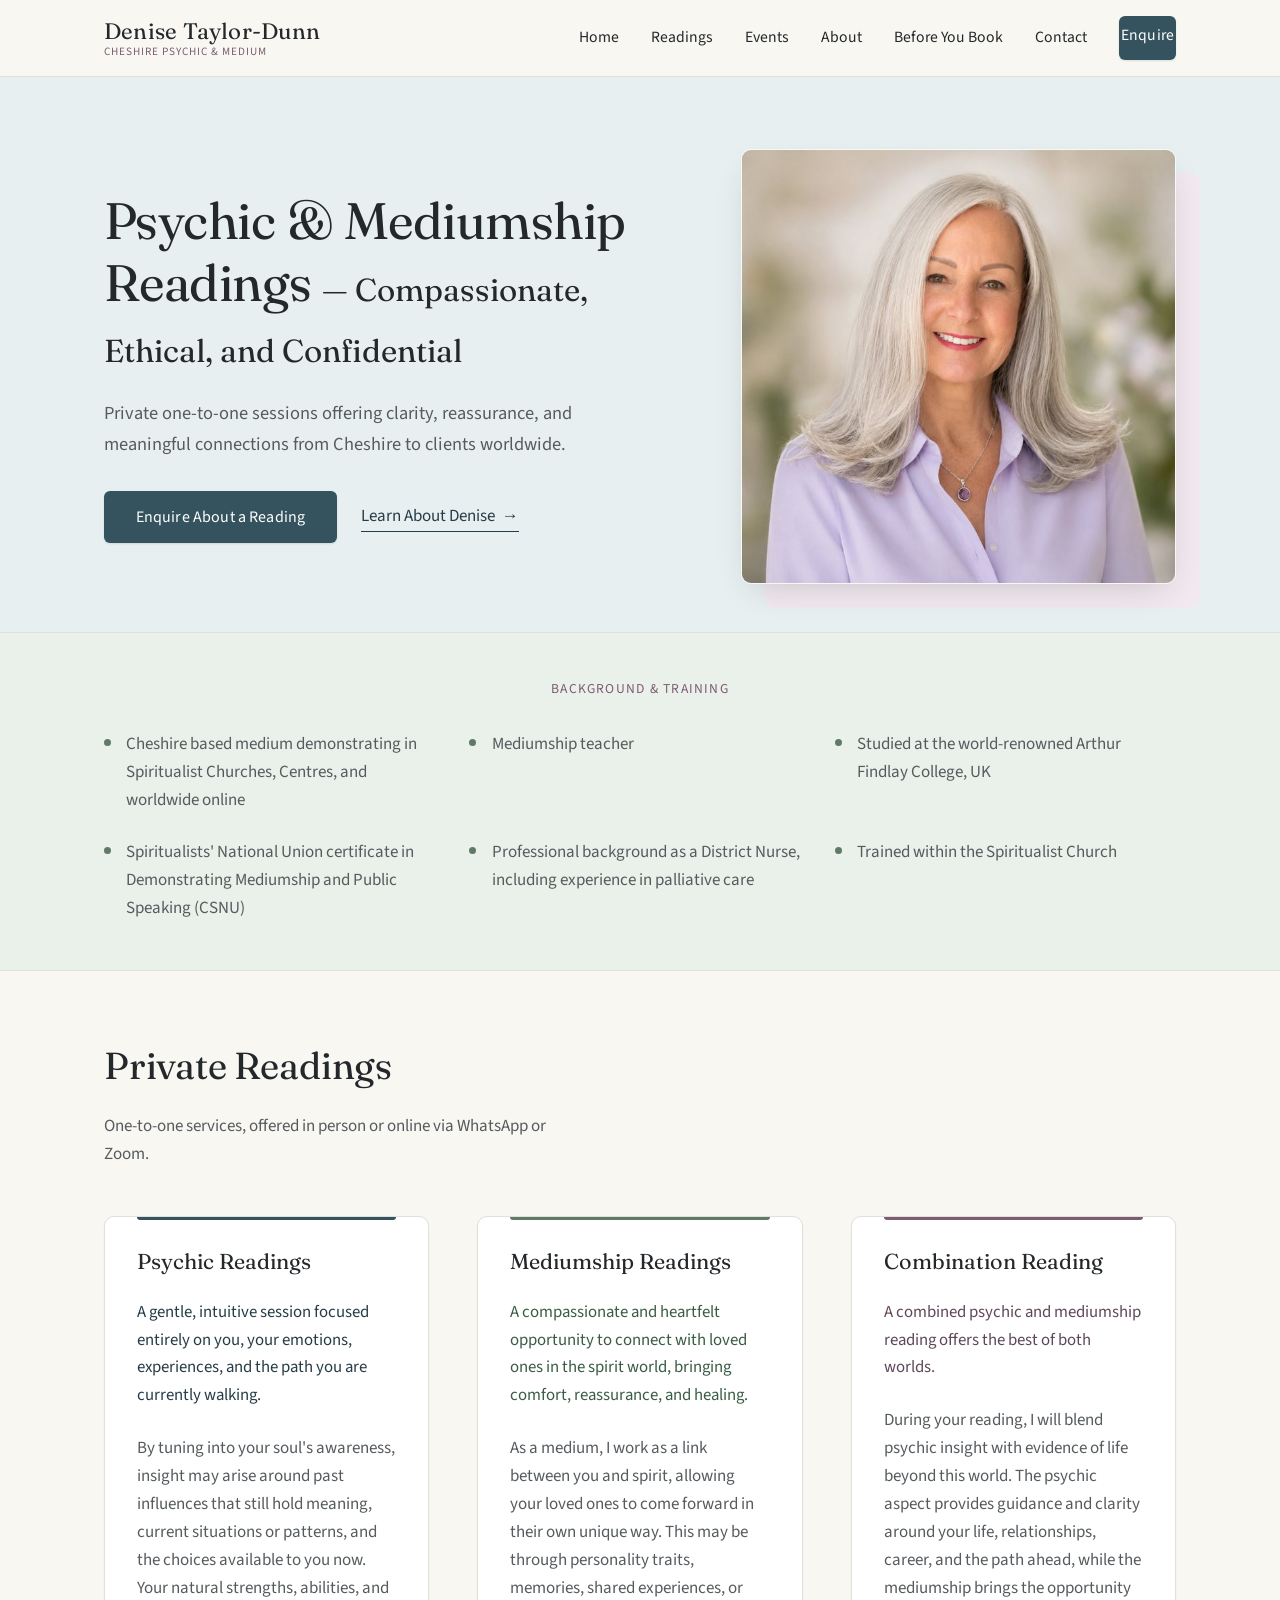
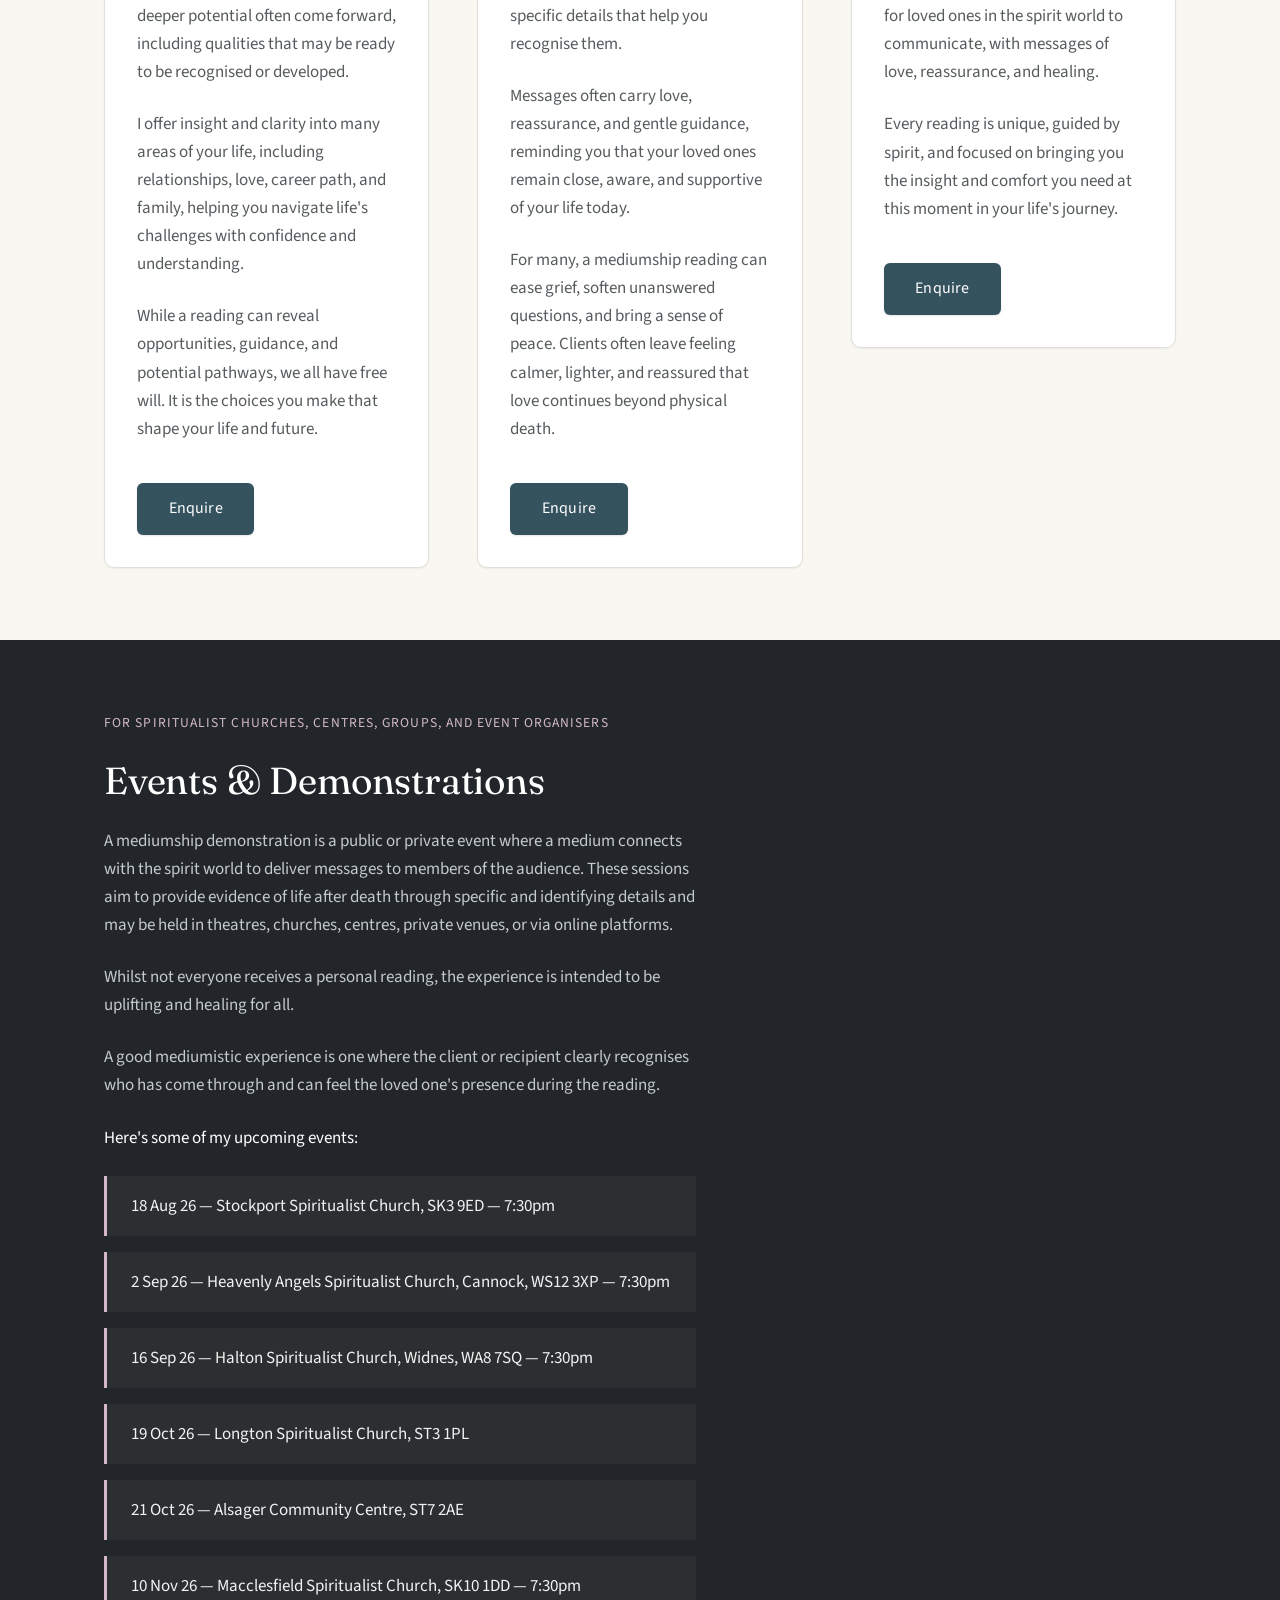
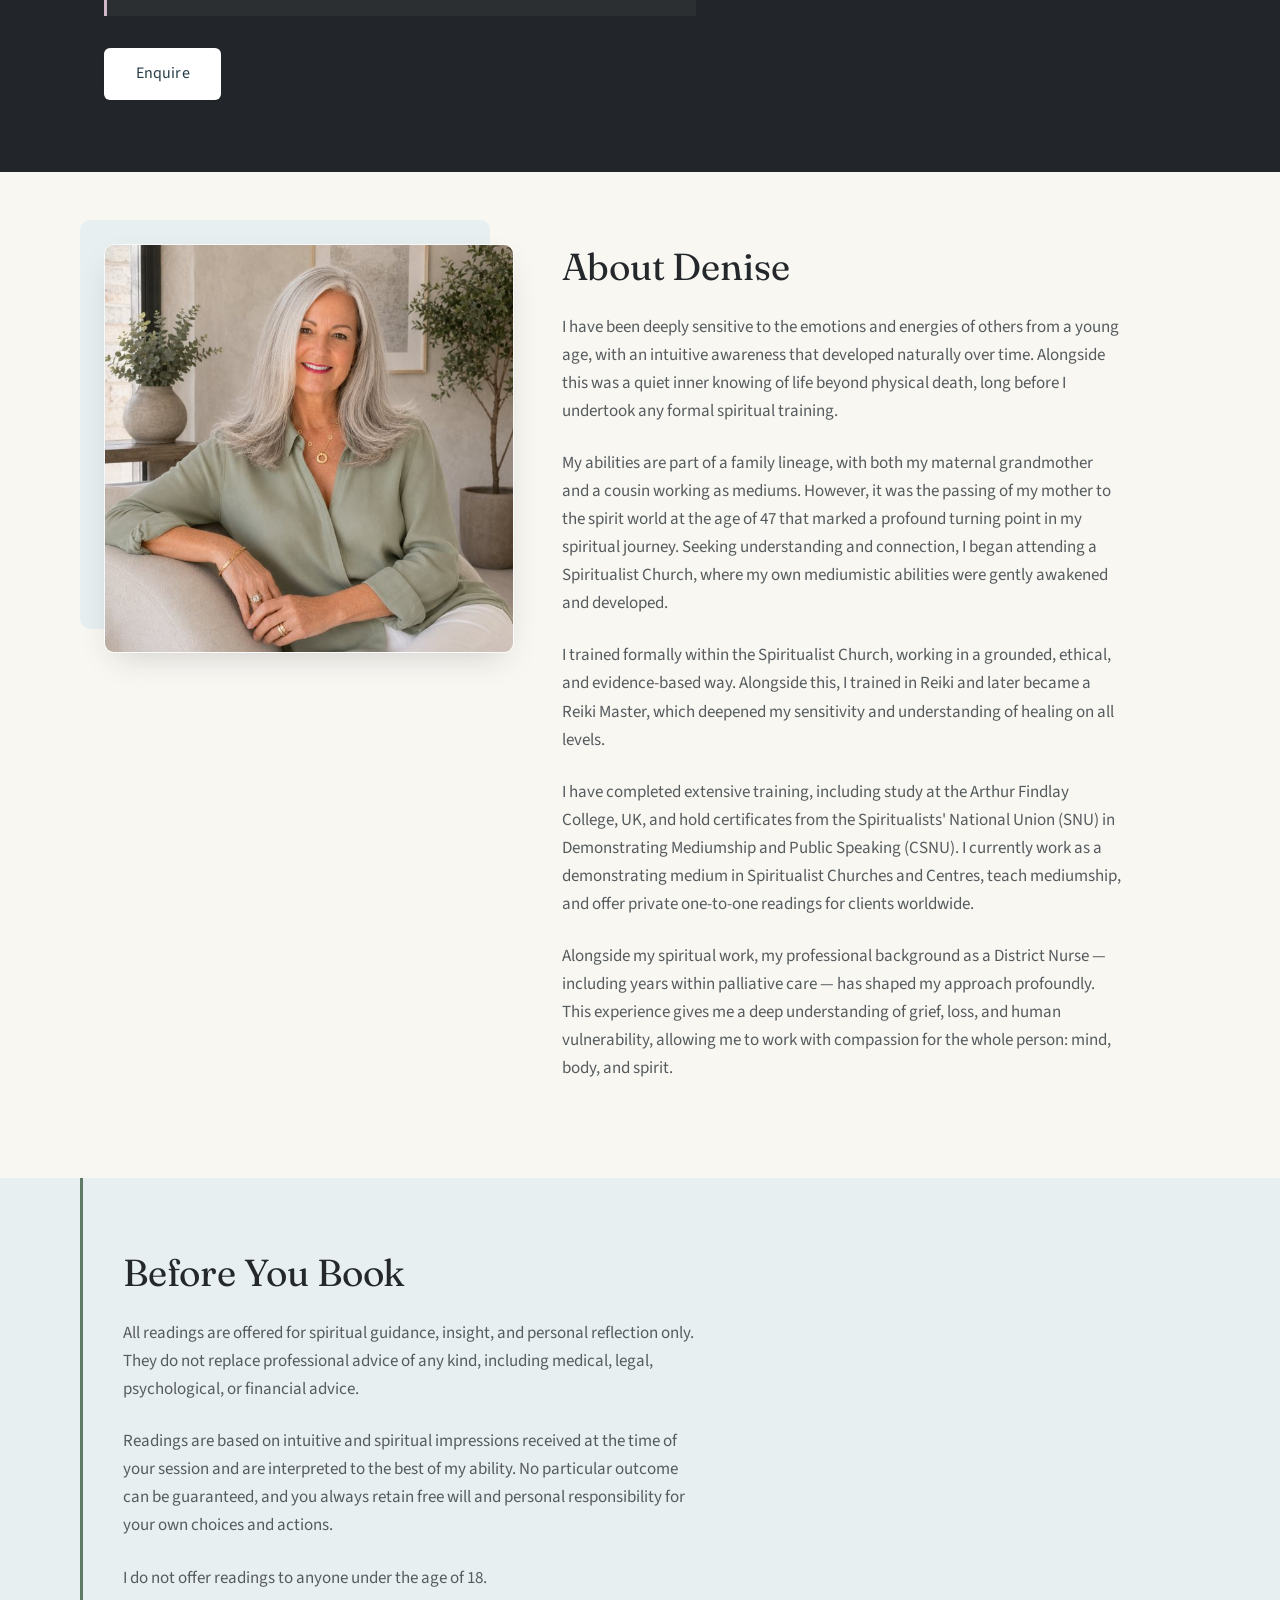
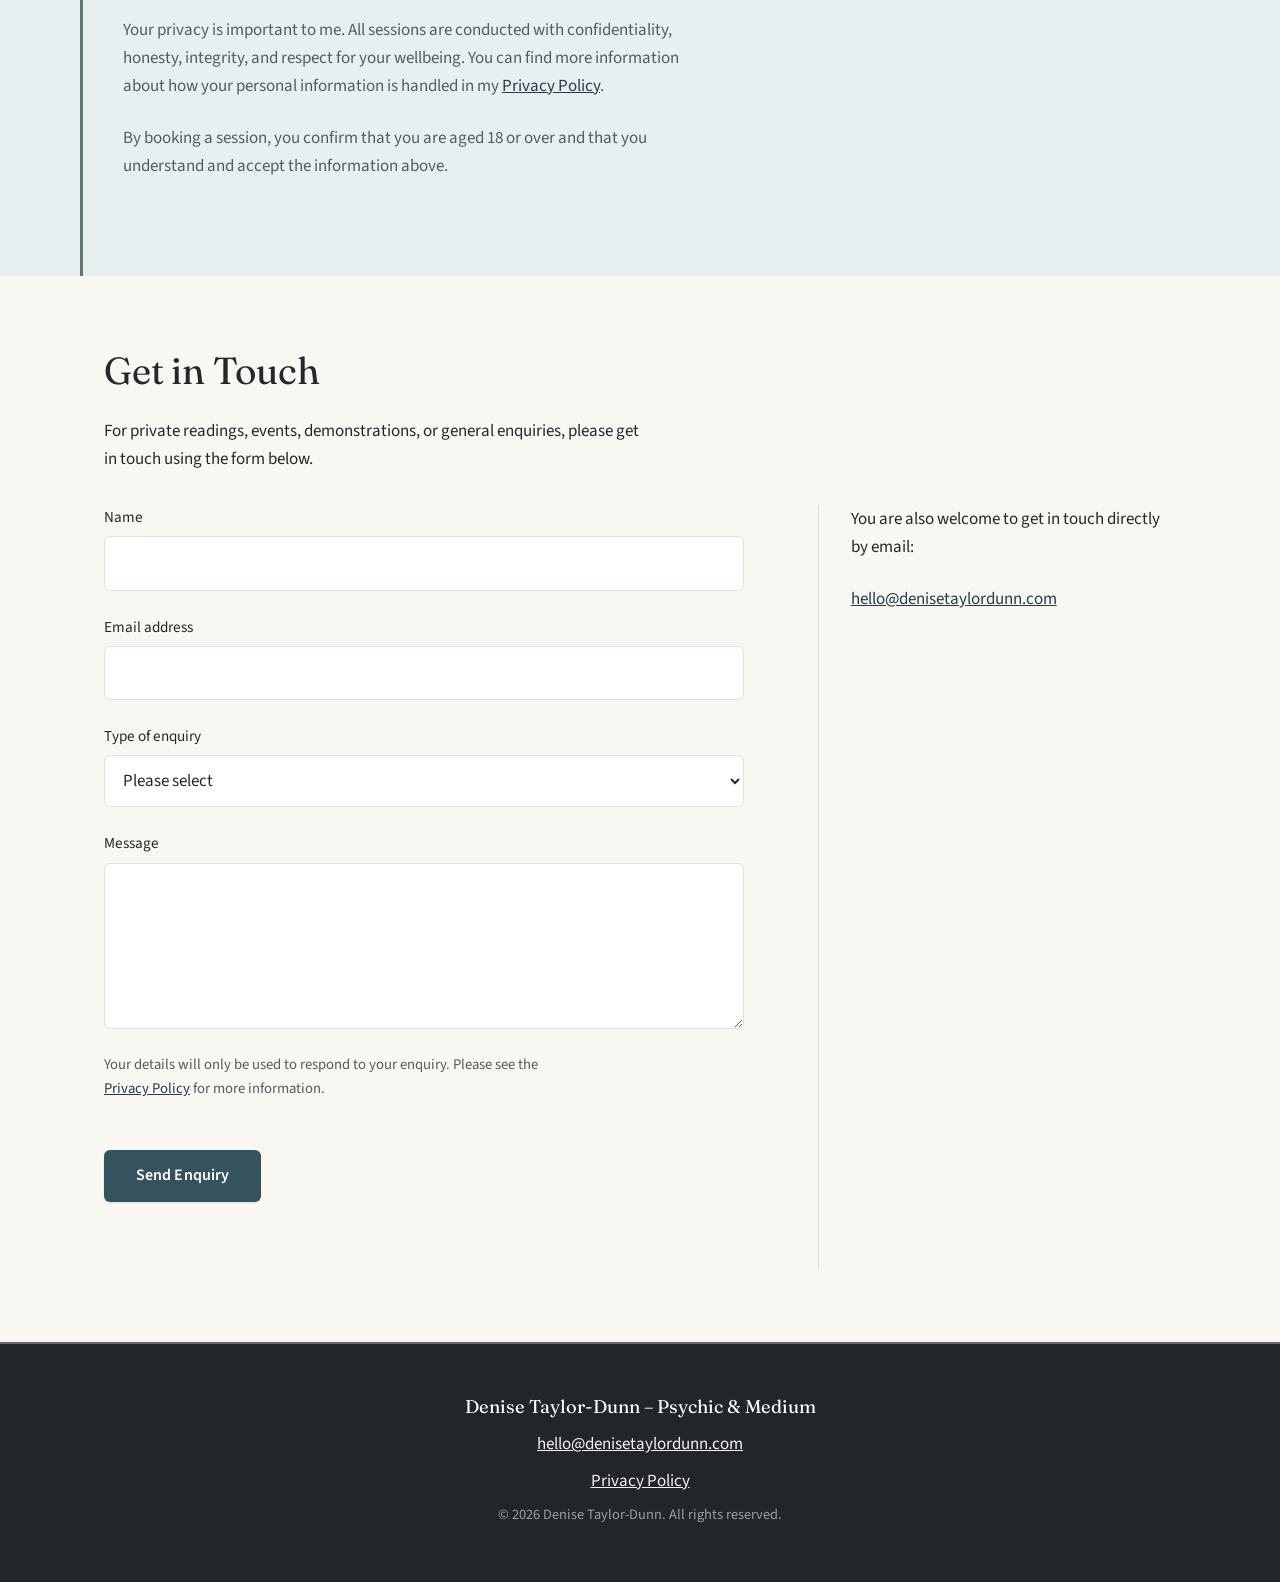
==== commit eba420b7: "Connect enquiry form to FormSubmit for real email delivery Submissions now POST to FormSubmit's AJAX" ====
--- a/index.html
+++ b/index.html
@@ -206,11 +206,6 @@
       <p>For private readings, events, demonstrations, or general enquiries, please get in touch using the form below.</p>
 
       <div class="contact-grid">
-        <!--
-          NOTE: This form currently has no backend connected. Before publishing,
-          wire it up to an email service or server-side endpoint so submissions
-          are actually delivered. See js/main.js for the client-side handler.
-        -->
         <form class="enquiry-form" id="enquiry-form" novalidate>
           <div class="form-field">
             <label for="name">Name</label>
--- a/css/styles.css
+++ b/css/styles.css
@@ -754,6 +754,7 @@
   font-size: 0.85rem;
   color: var(--color-accent-on-dark);
   font-weight: 600;
+  max-width: none;
 }
 
 .events h2 {
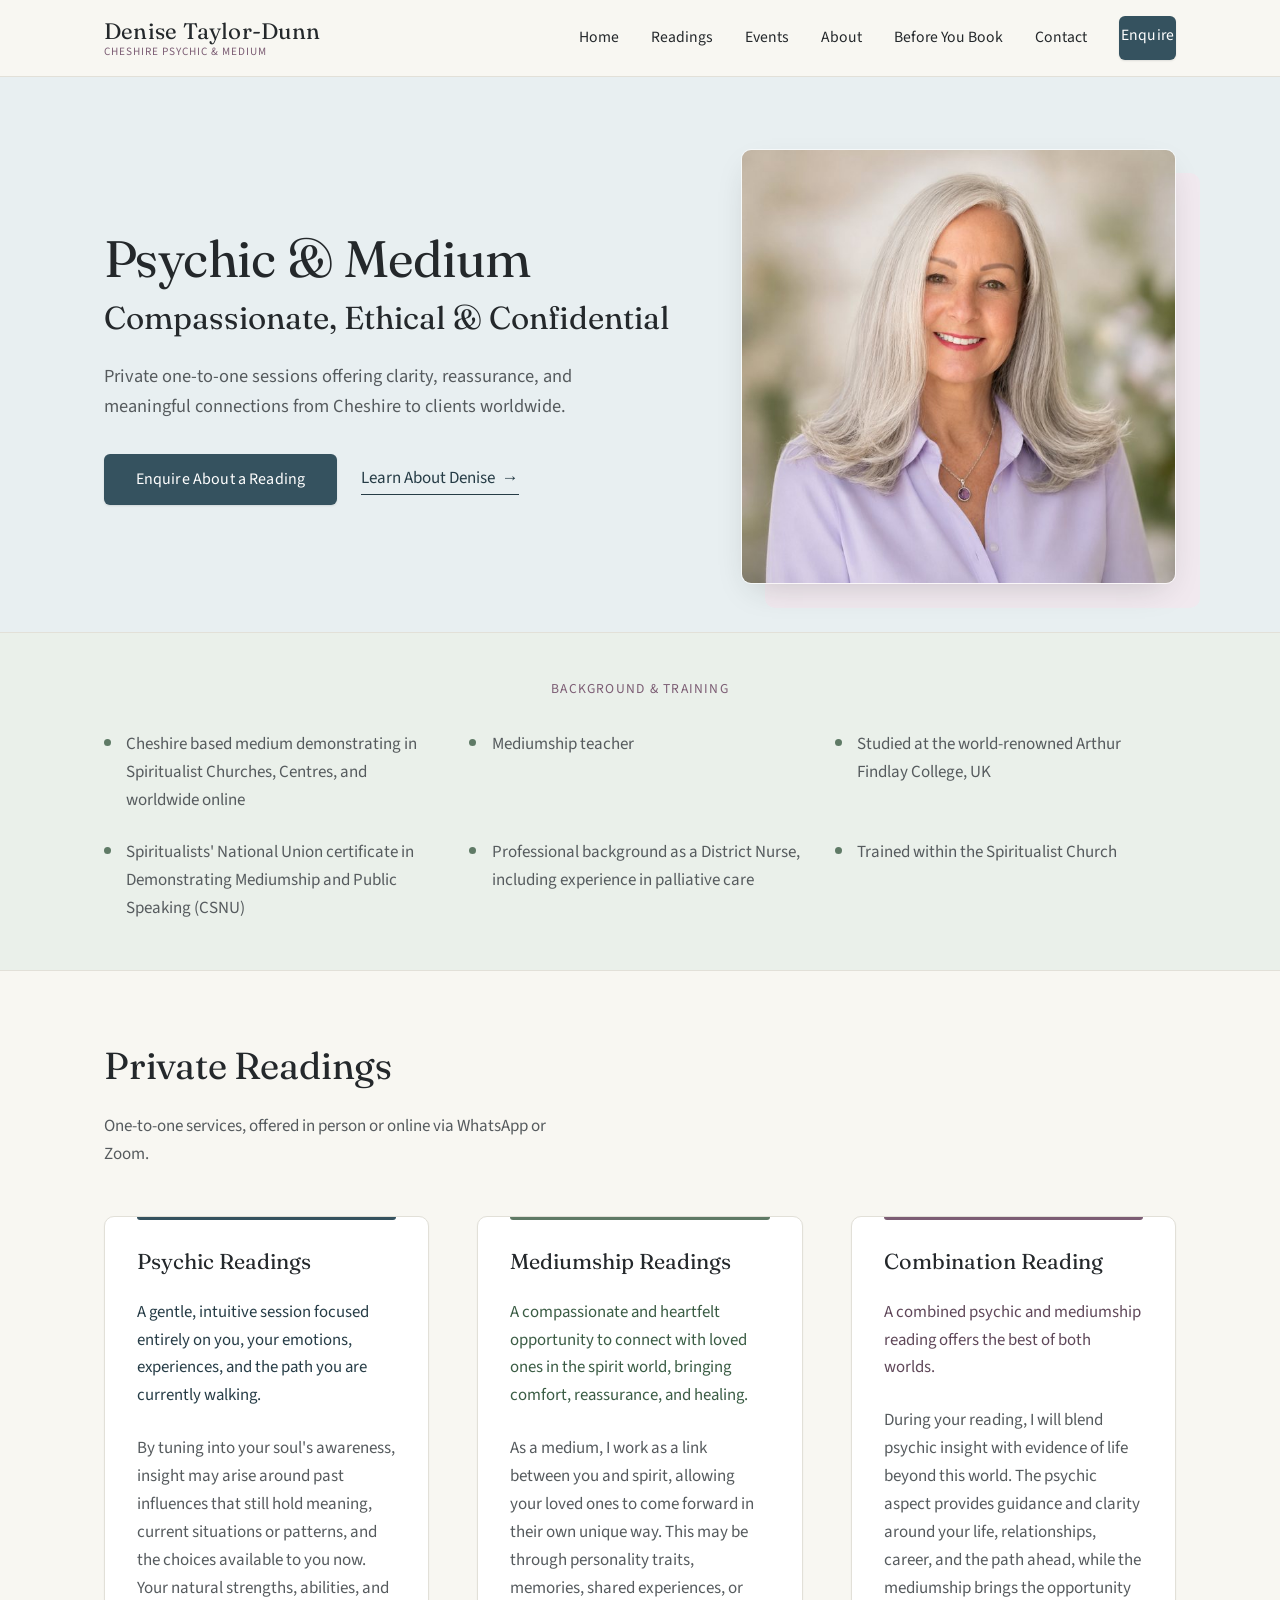
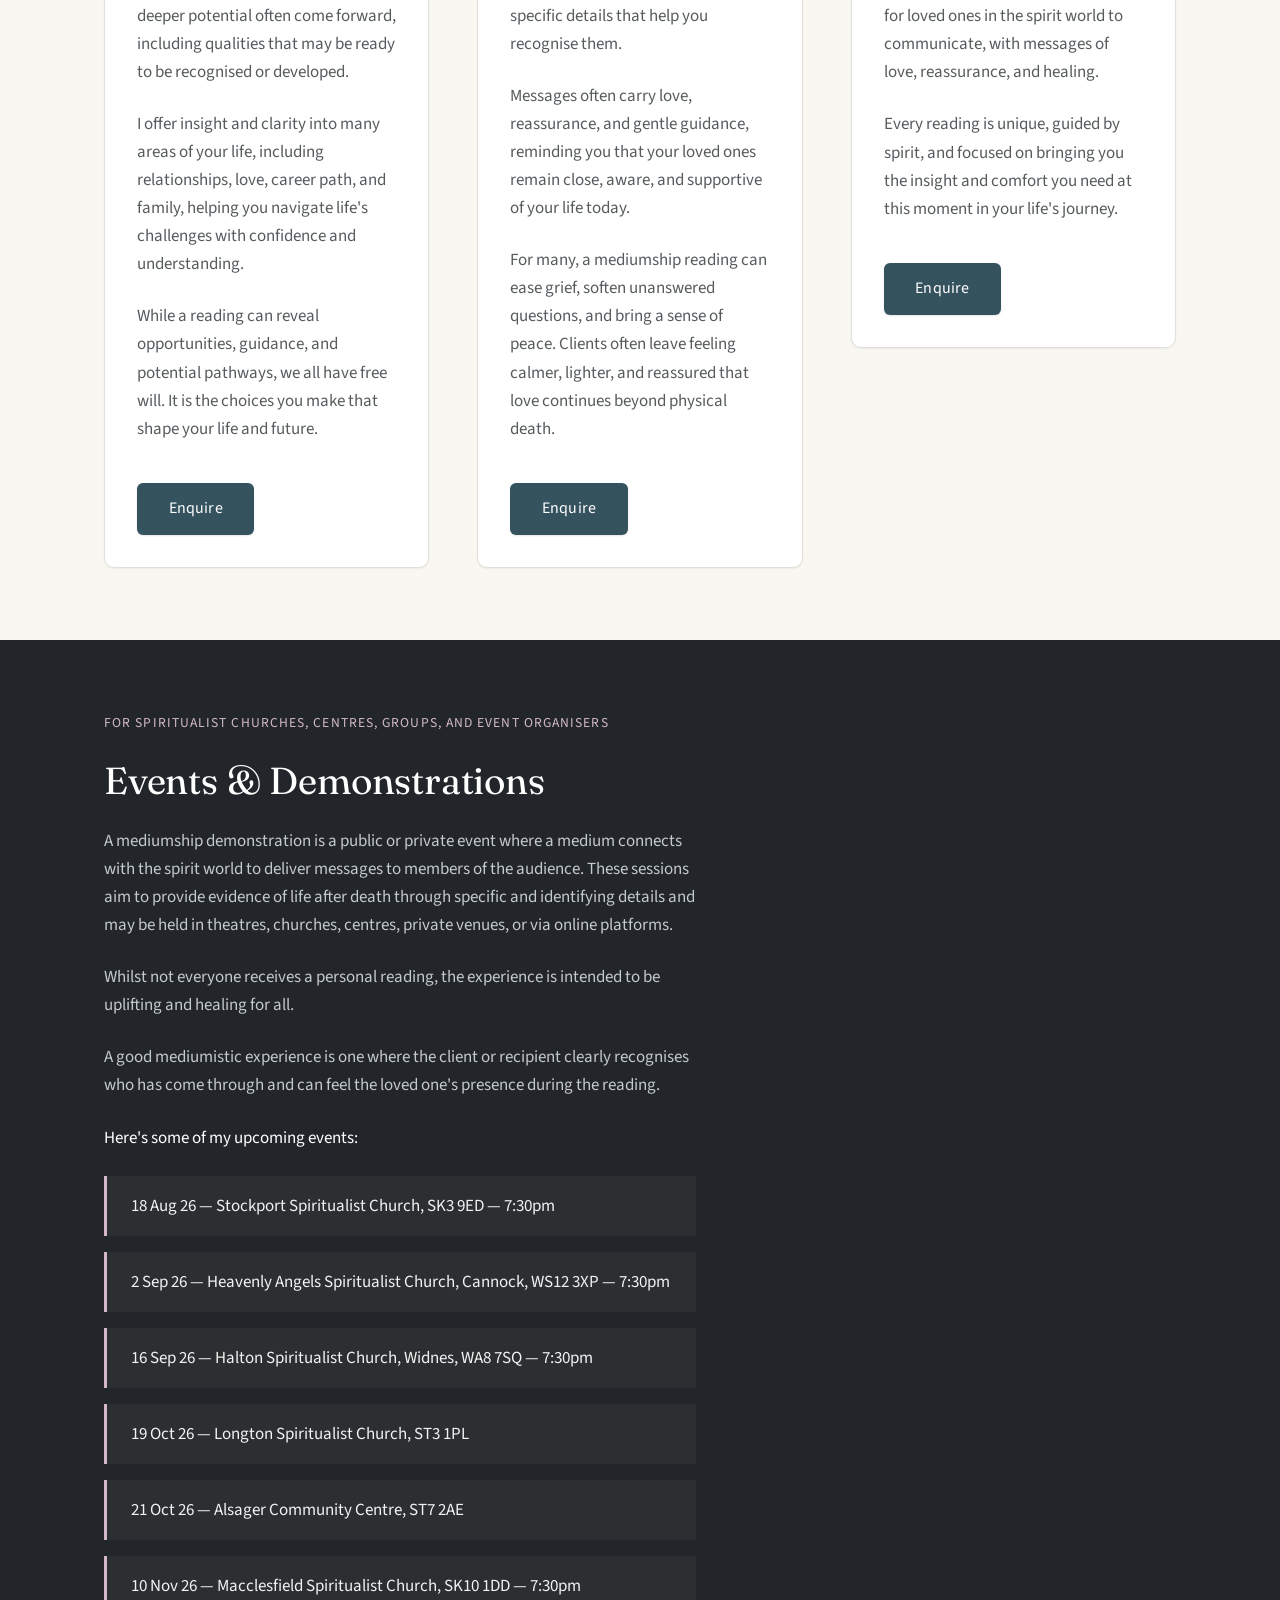
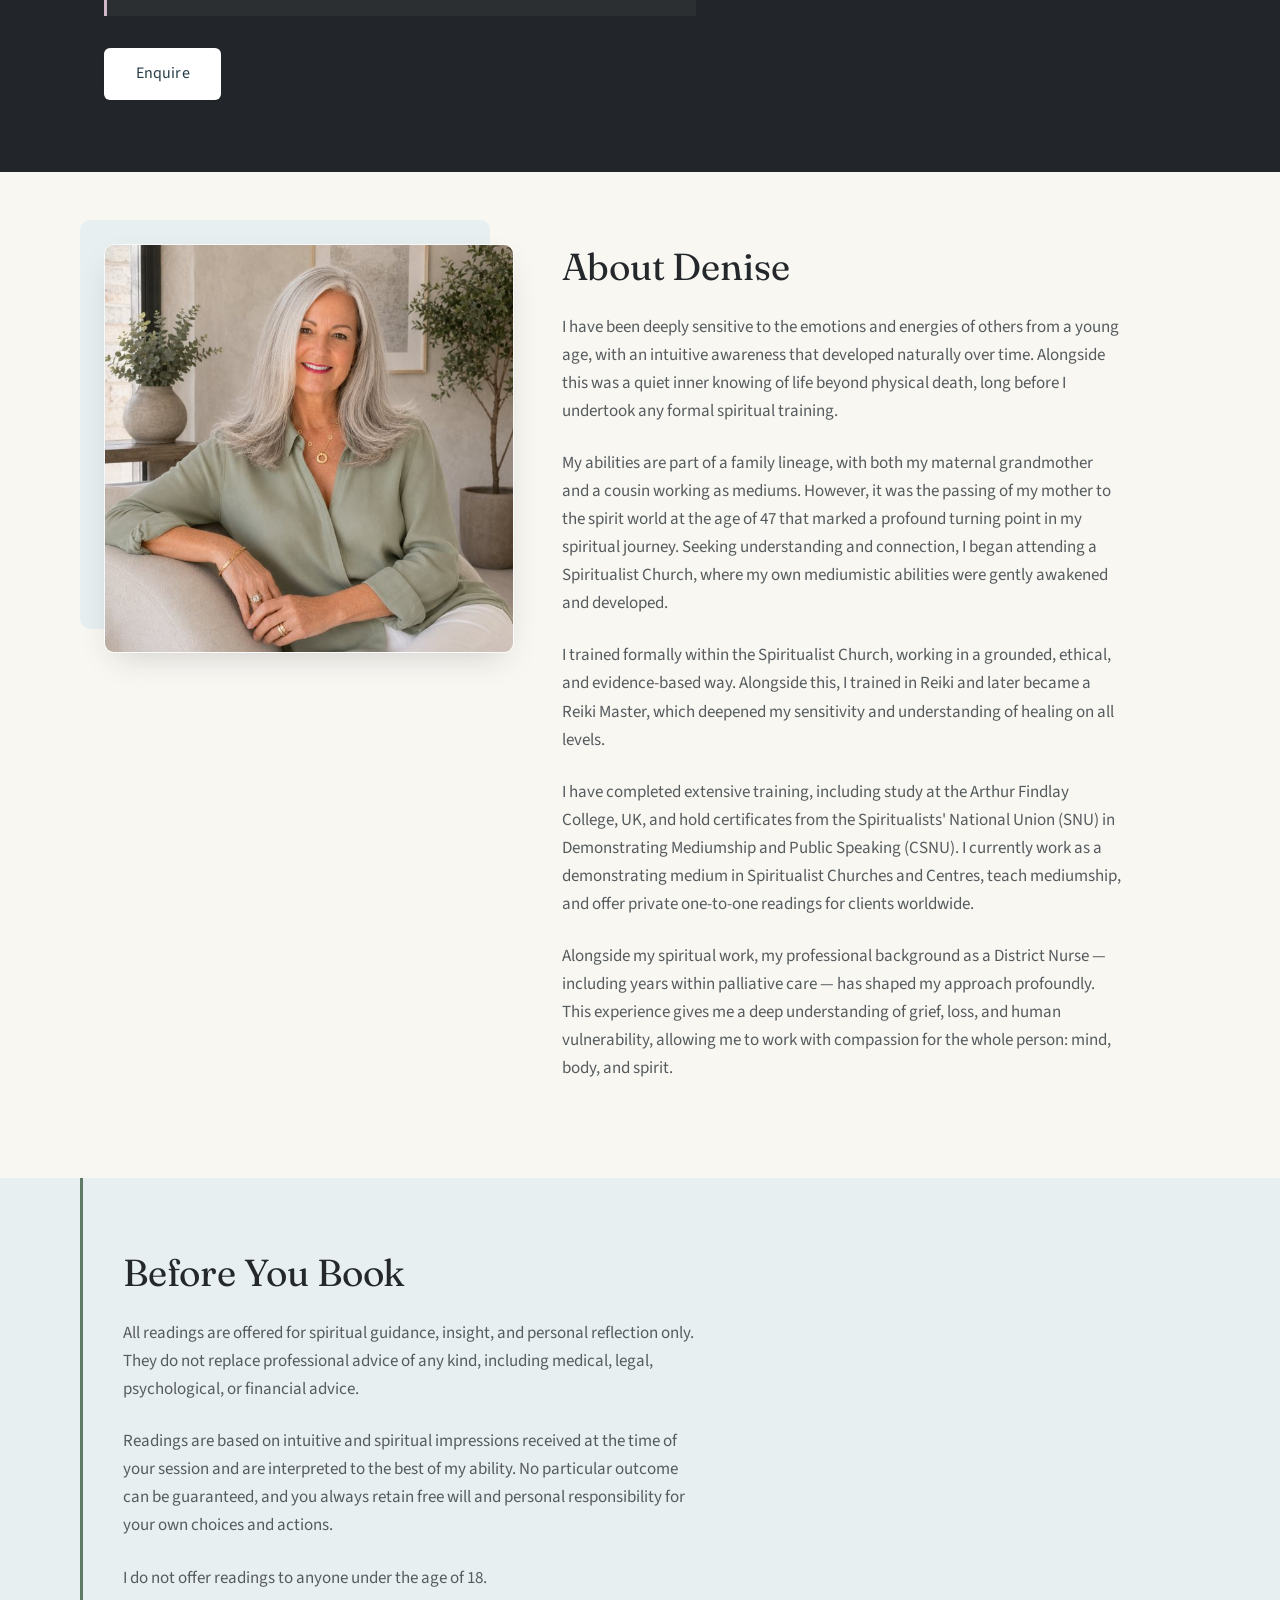
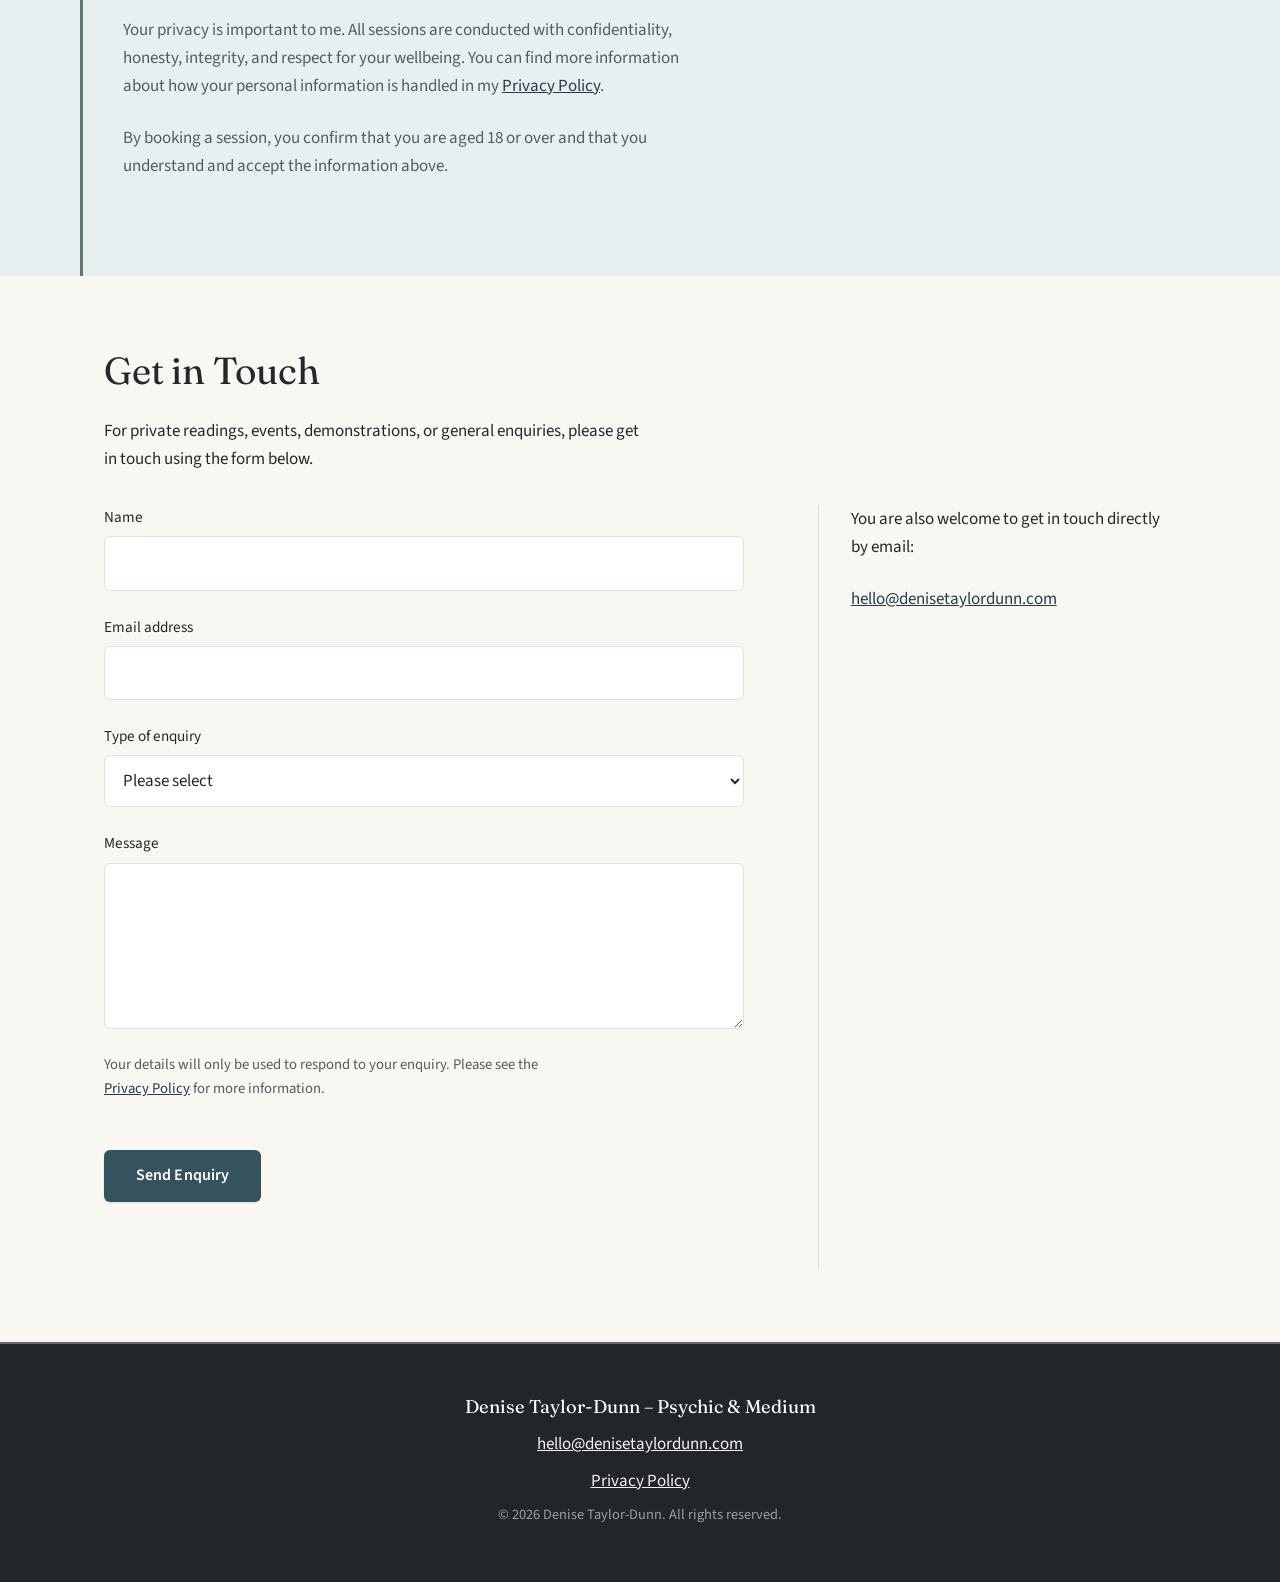
==== commit 00ecd7fc: "Simplify hero H1 to Psychic & Medium with subtitle on its own line Co-Authored-By: Claude Sonnet 5 <" ====
--- a/index.html
+++ b/index.html
@@ -76,7 +76,7 @@
   <section id="home" class="hero">
     <div class="hero-inner">
       <div class="hero-content">
-        <h1>Psychic &amp; Mediumship Readings <span class="h1-secondary">— Compassionate, Ethical, and Confidential</span></h1>
+        <h1>Psychic &amp; Medium <span class="h1-secondary">Compassionate, Ethical &amp; Confidential</span></h1>
         <p class="hero-subheading">Private one-to-one sessions offering clarity, reassurance, and meaningful connections from Cheshire to clients worldwide.</p>
         <div class="hero-actions">
           <a href="#contact" class="btn btn-primary">Enquire About a Reading</a>
--- a/css/styles.css
+++ b/css/styles.css
@@ -154,6 +154,8 @@
 }
 
 .h1-secondary {
+  display: block;
+  margin-top: 0.3em;
   font-size: 0.62em;
   font-weight: 500;
   letter-spacing: 0;
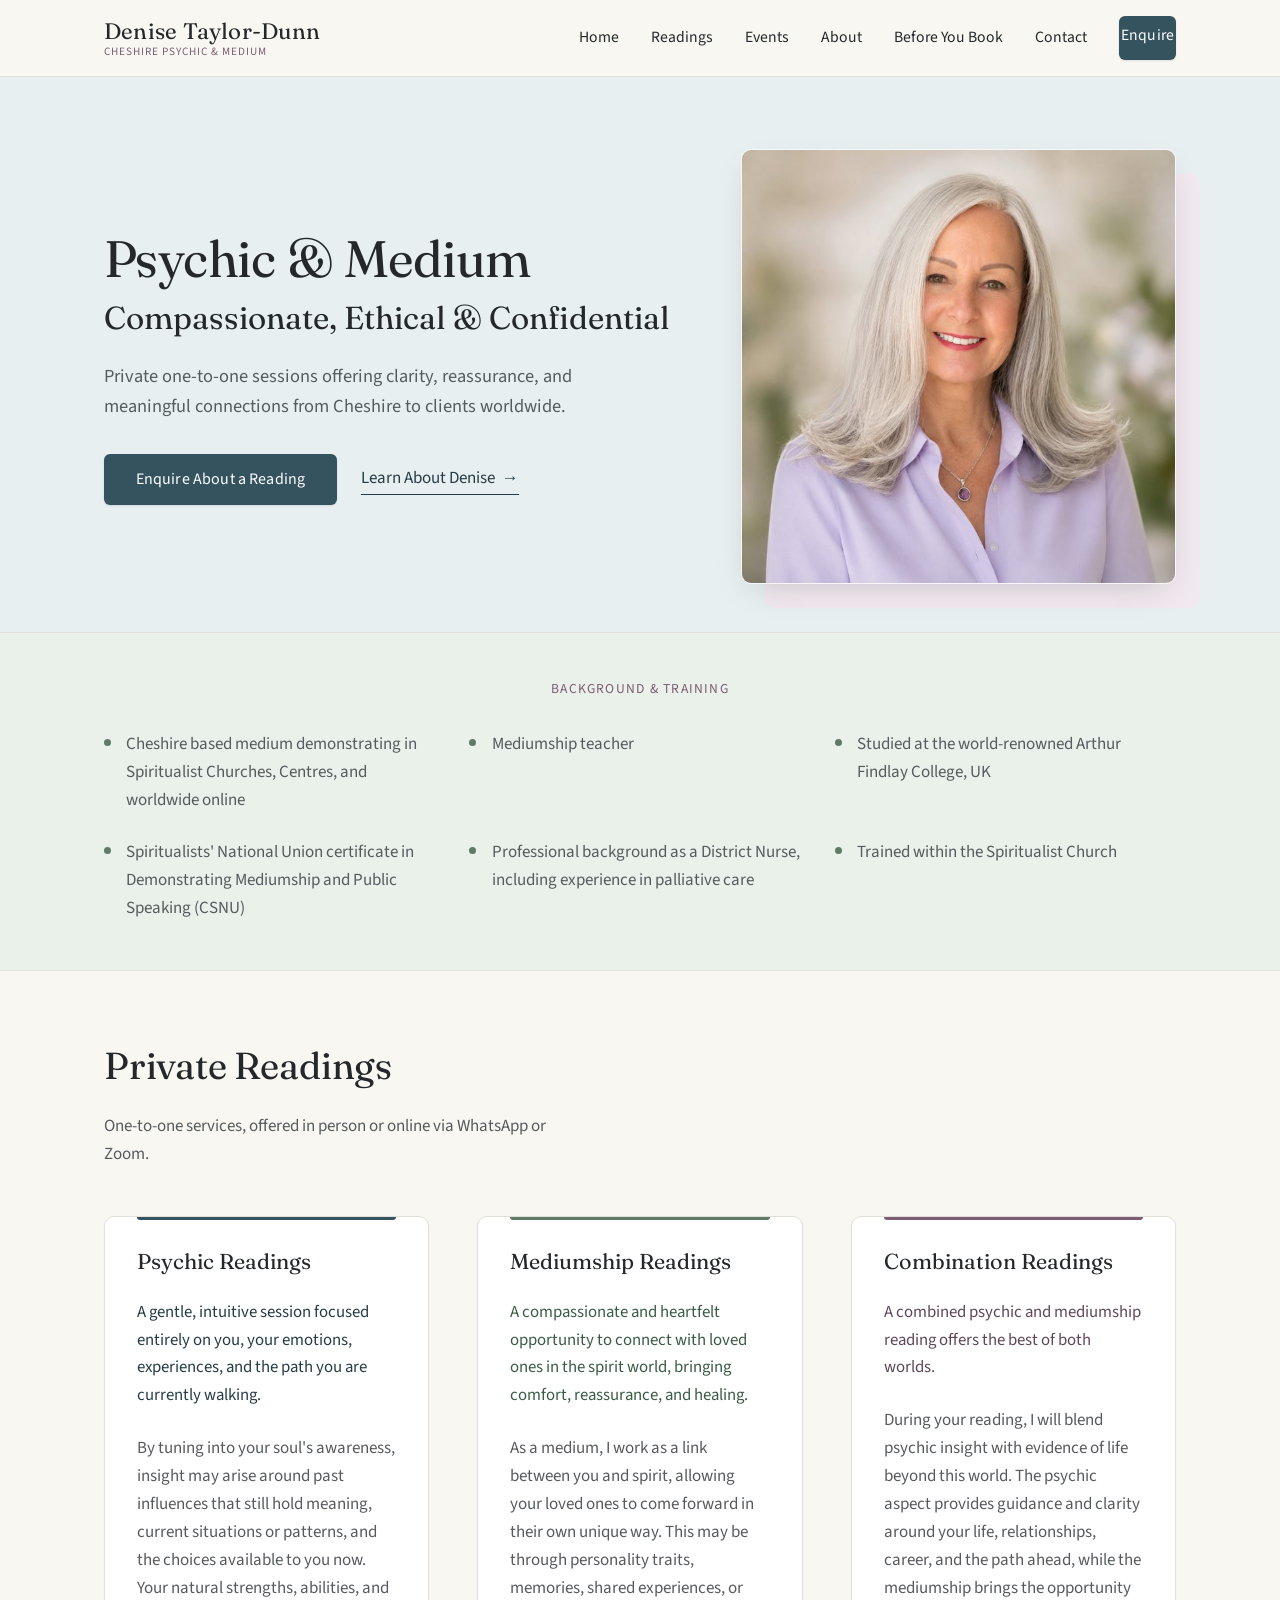
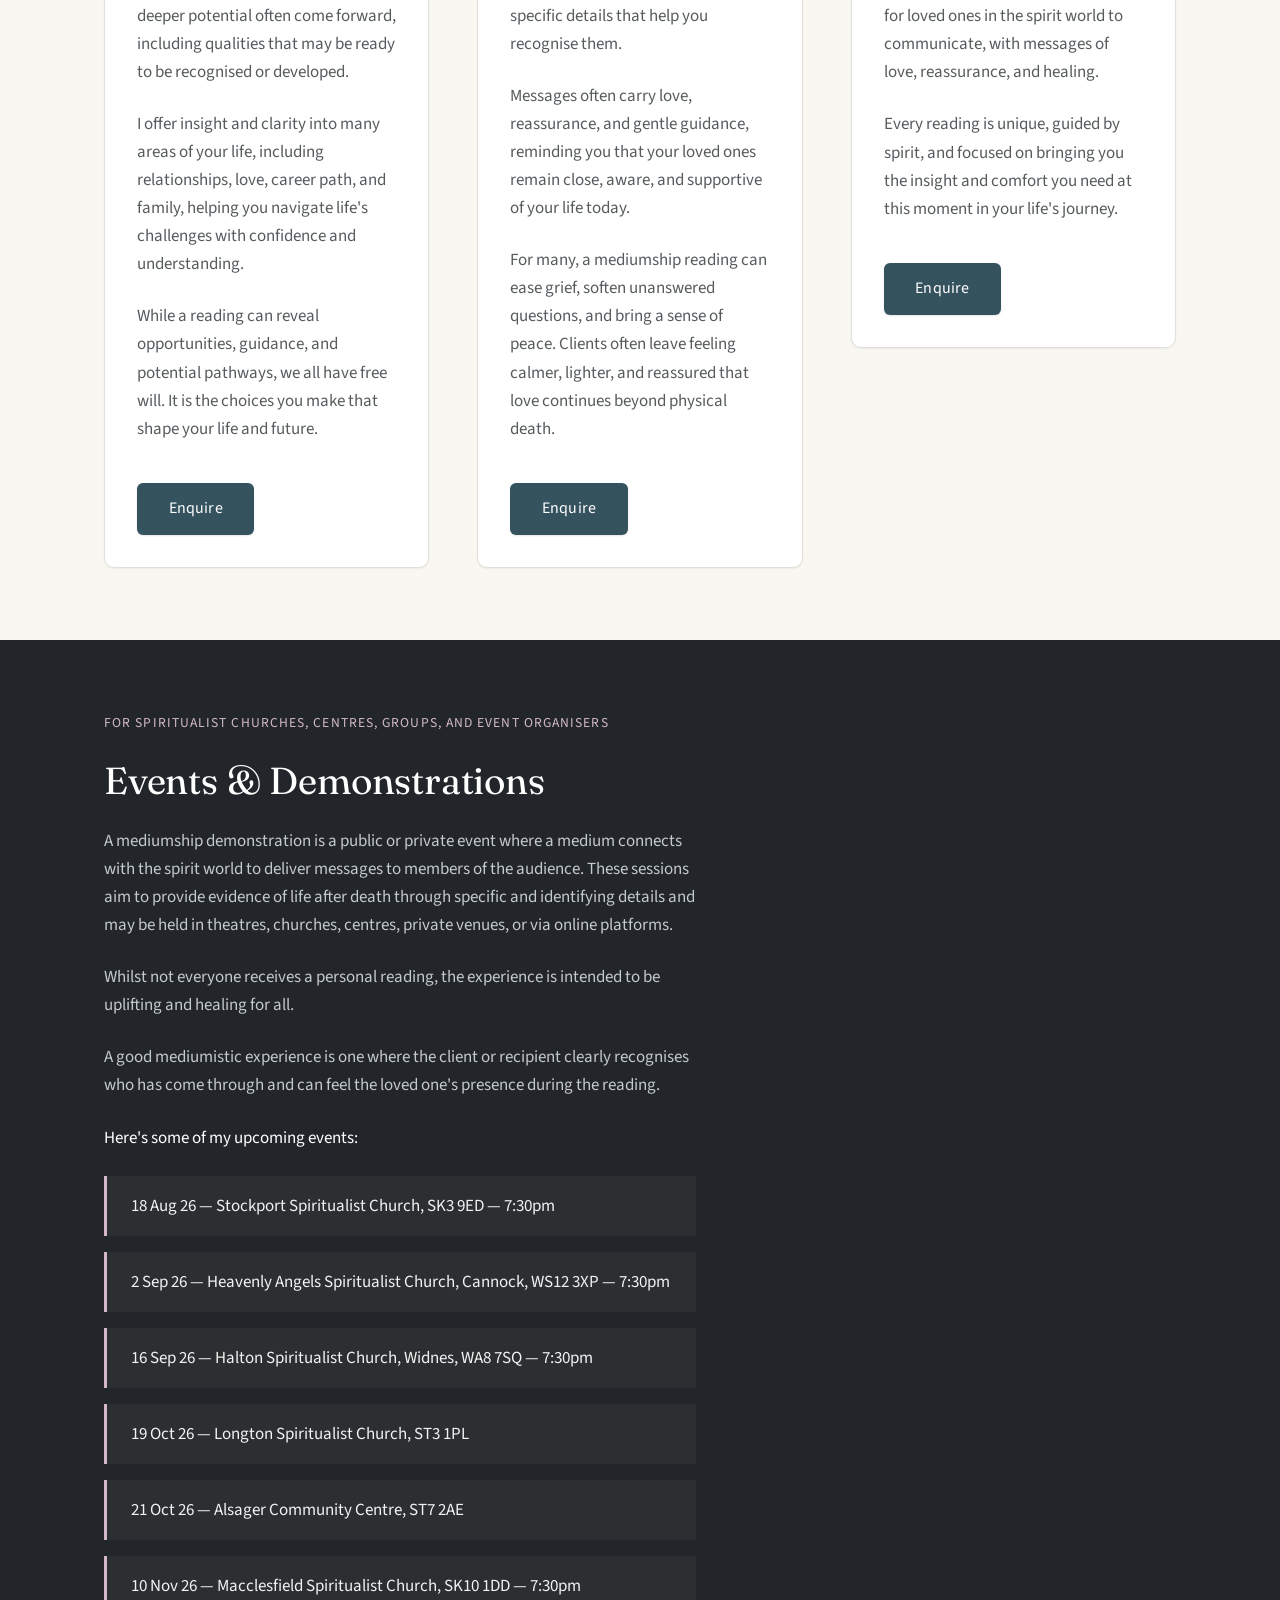
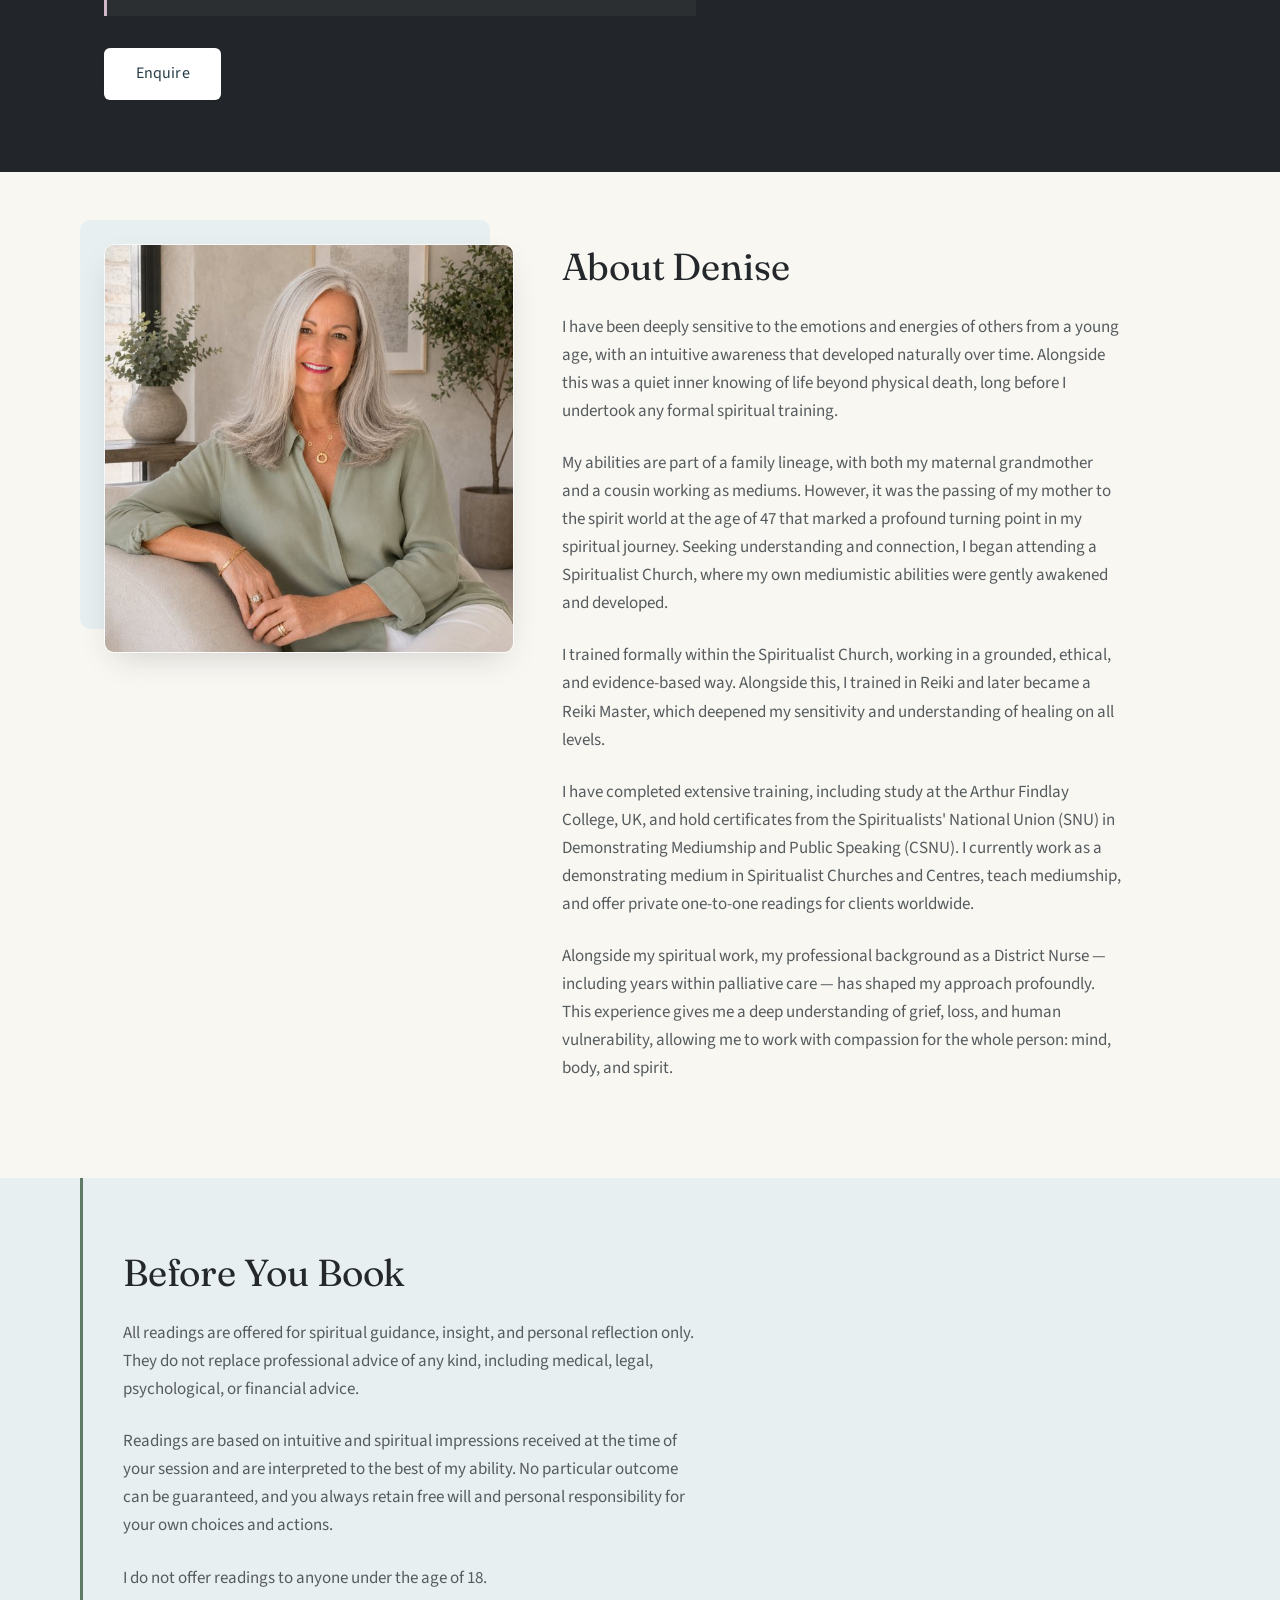
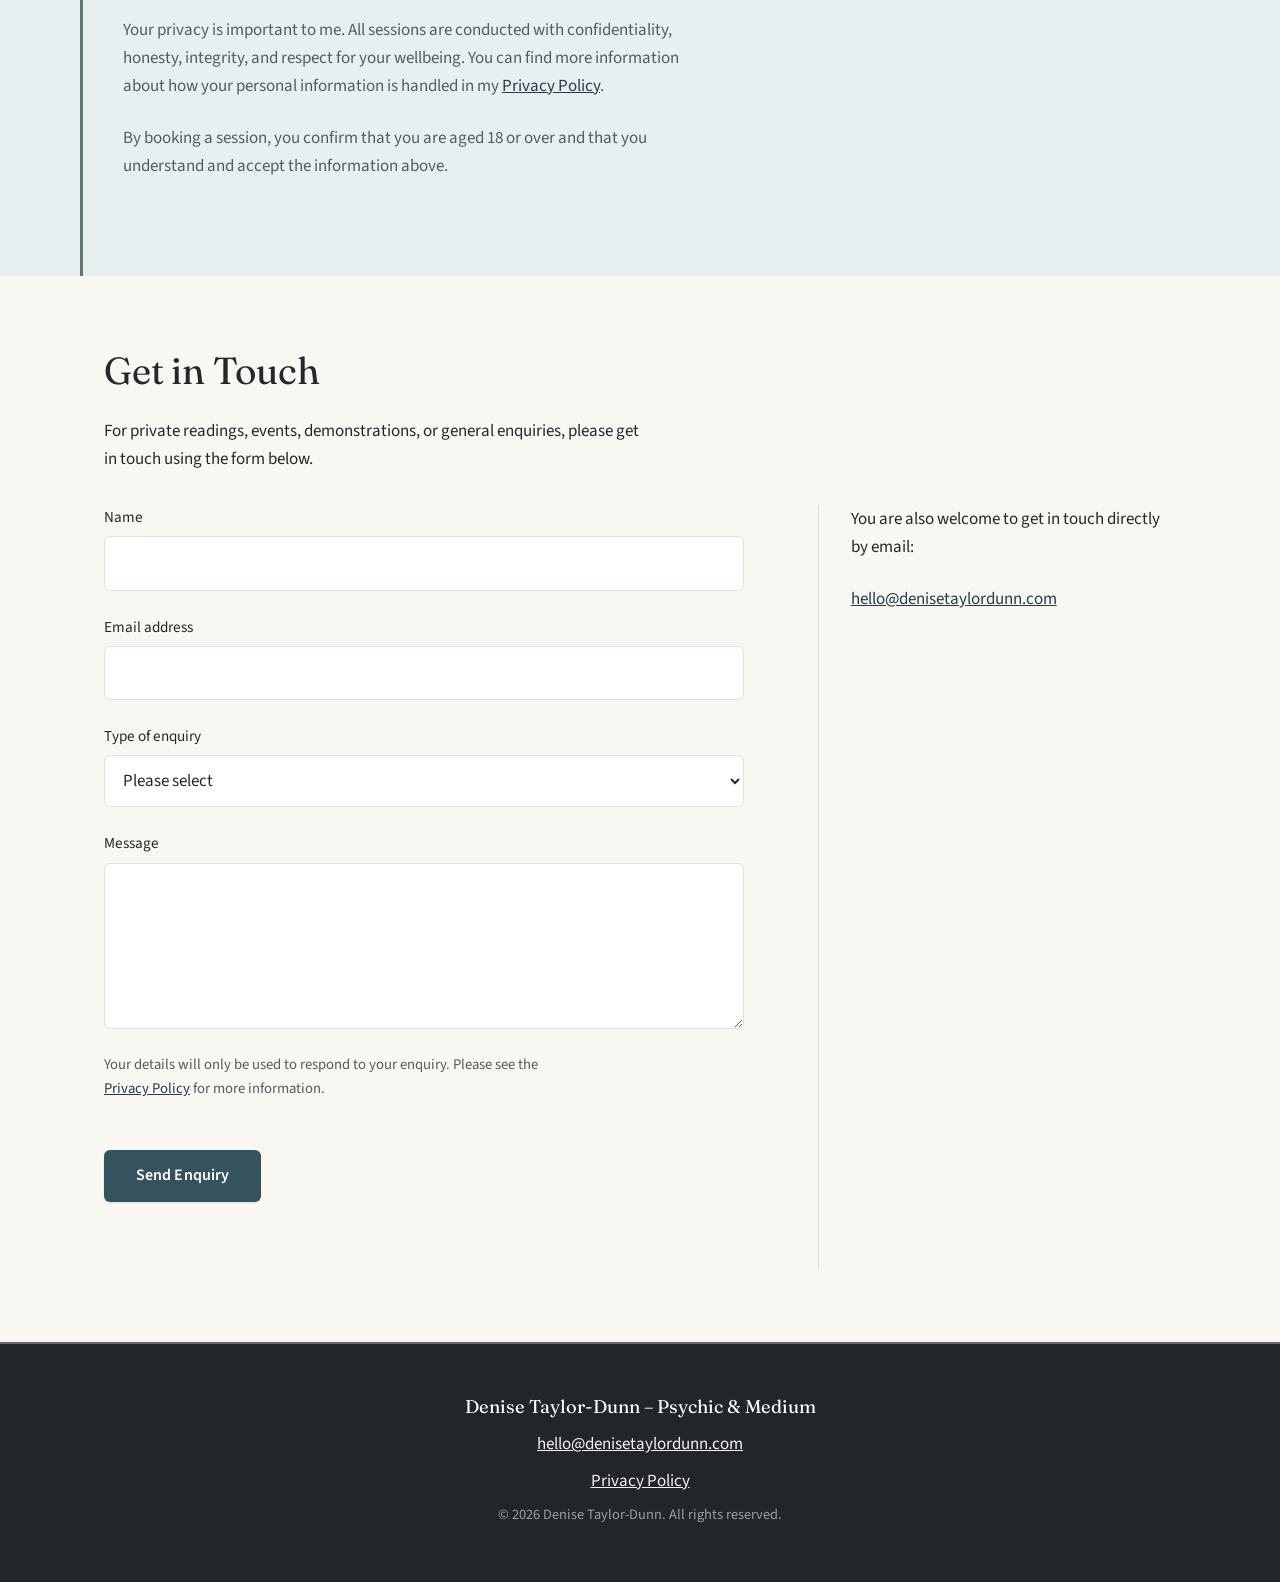
==== commit 7f0bc37b: "Update browser title to Psychic & Medium, pluralize Combination Readings card Title tag and og:title" ====
--- a/index.html
+++ b/index.html
@@ -3,13 +3,13 @@
 <head>
 <meta charset="UTF-8">
 <meta name="viewport" content="width=device-width, initial-scale=1.0">
-<title>Denise Taylor-Dunn | Cheshire Psychic &amp; Mediumship Readings</title>
+<title>Denise Taylor-Dunn | Cheshire Psychic &amp; Medium</title>
 <meta name="description" content="Denise Taylor-Dunn, a Cheshire-based psychic and medium, offers compassionate, ethical readings and demonstrations for Spiritualist churches and events.">
 <link rel="canonical" href="https://denisetaylordunn.com/">
 
 <!-- Open Graph -->
 <meta property="og:type" content="website">
-<meta property="og:title" content="Denise Taylor-Dunn | Cheshire Psychic &amp; Mediumship Readings">
+<meta property="og:title" content="Denise Taylor-Dunn | Cheshire Psychic &amp; Medium">
 <meta property="og:description" content="Compassionate, ethical, and confidential psychic and mediumship readings from Cheshire-based Denise Taylor-Dunn. Private sessions, plus events and demonstrations for organisers.">
 <meta property="og:url" content="https://denisetaylordunn.com/">
 <!-- Using the hero photograph for now; ideally replace with a dedicated 1200x630 landscape crop before publication -->
@@ -135,7 +135,7 @@
 
         <!-- Service 3: Combination Reading -->
         <article class="reading-card" aria-labelledby="combination-heading">
-          <h3 id="combination-heading">Combination Reading</h3>
+          <h3 id="combination-heading">Combination Readings</h3>
           <p class="card-intro">A combined psychic and mediumship reading offers the best of both worlds.</p>
           <div class="card-body">
             <p>During your reading, I will blend psychic insight with evidence of life beyond this world. The psychic aspect provides guidance and clarity around your life, relationships, career, and the path ahead, while the mediumship brings the opportunity for loved ones in the spirit world to communicate, with messages of love, reassurance, and healing.</p>
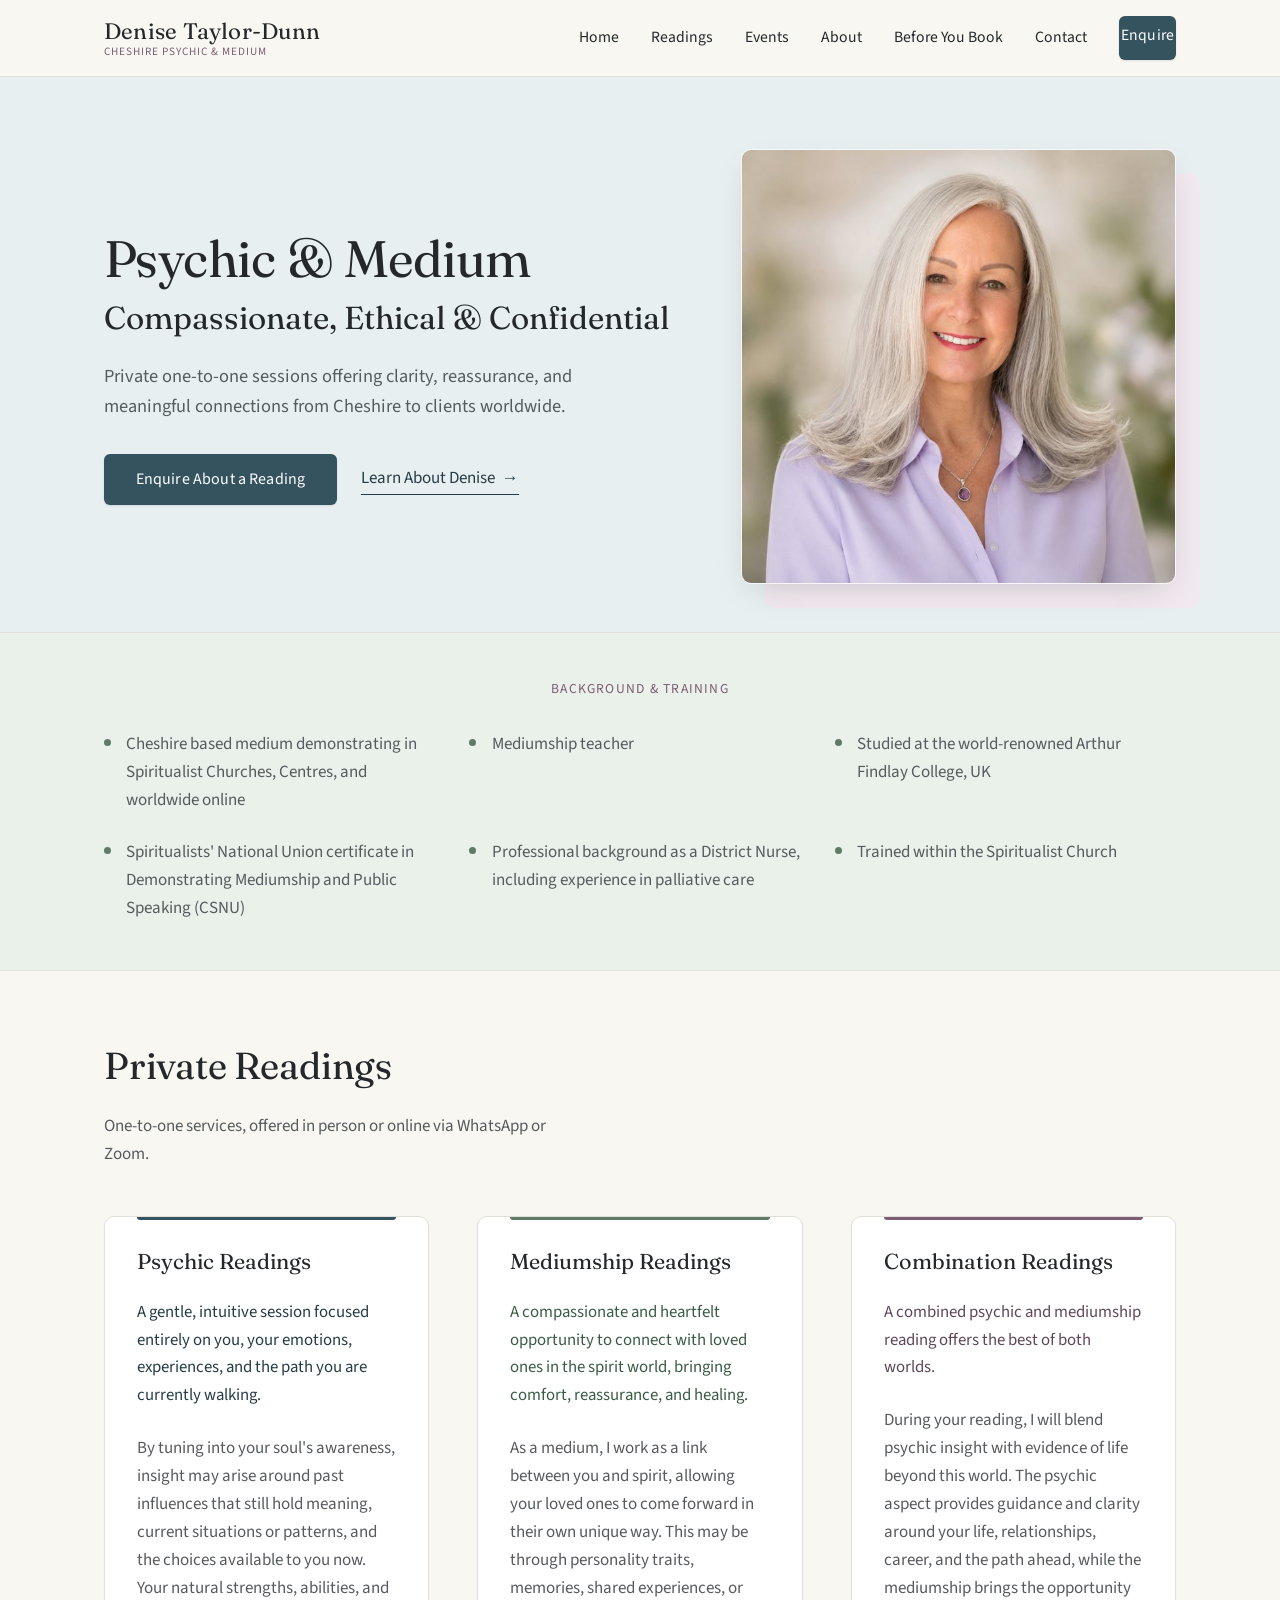
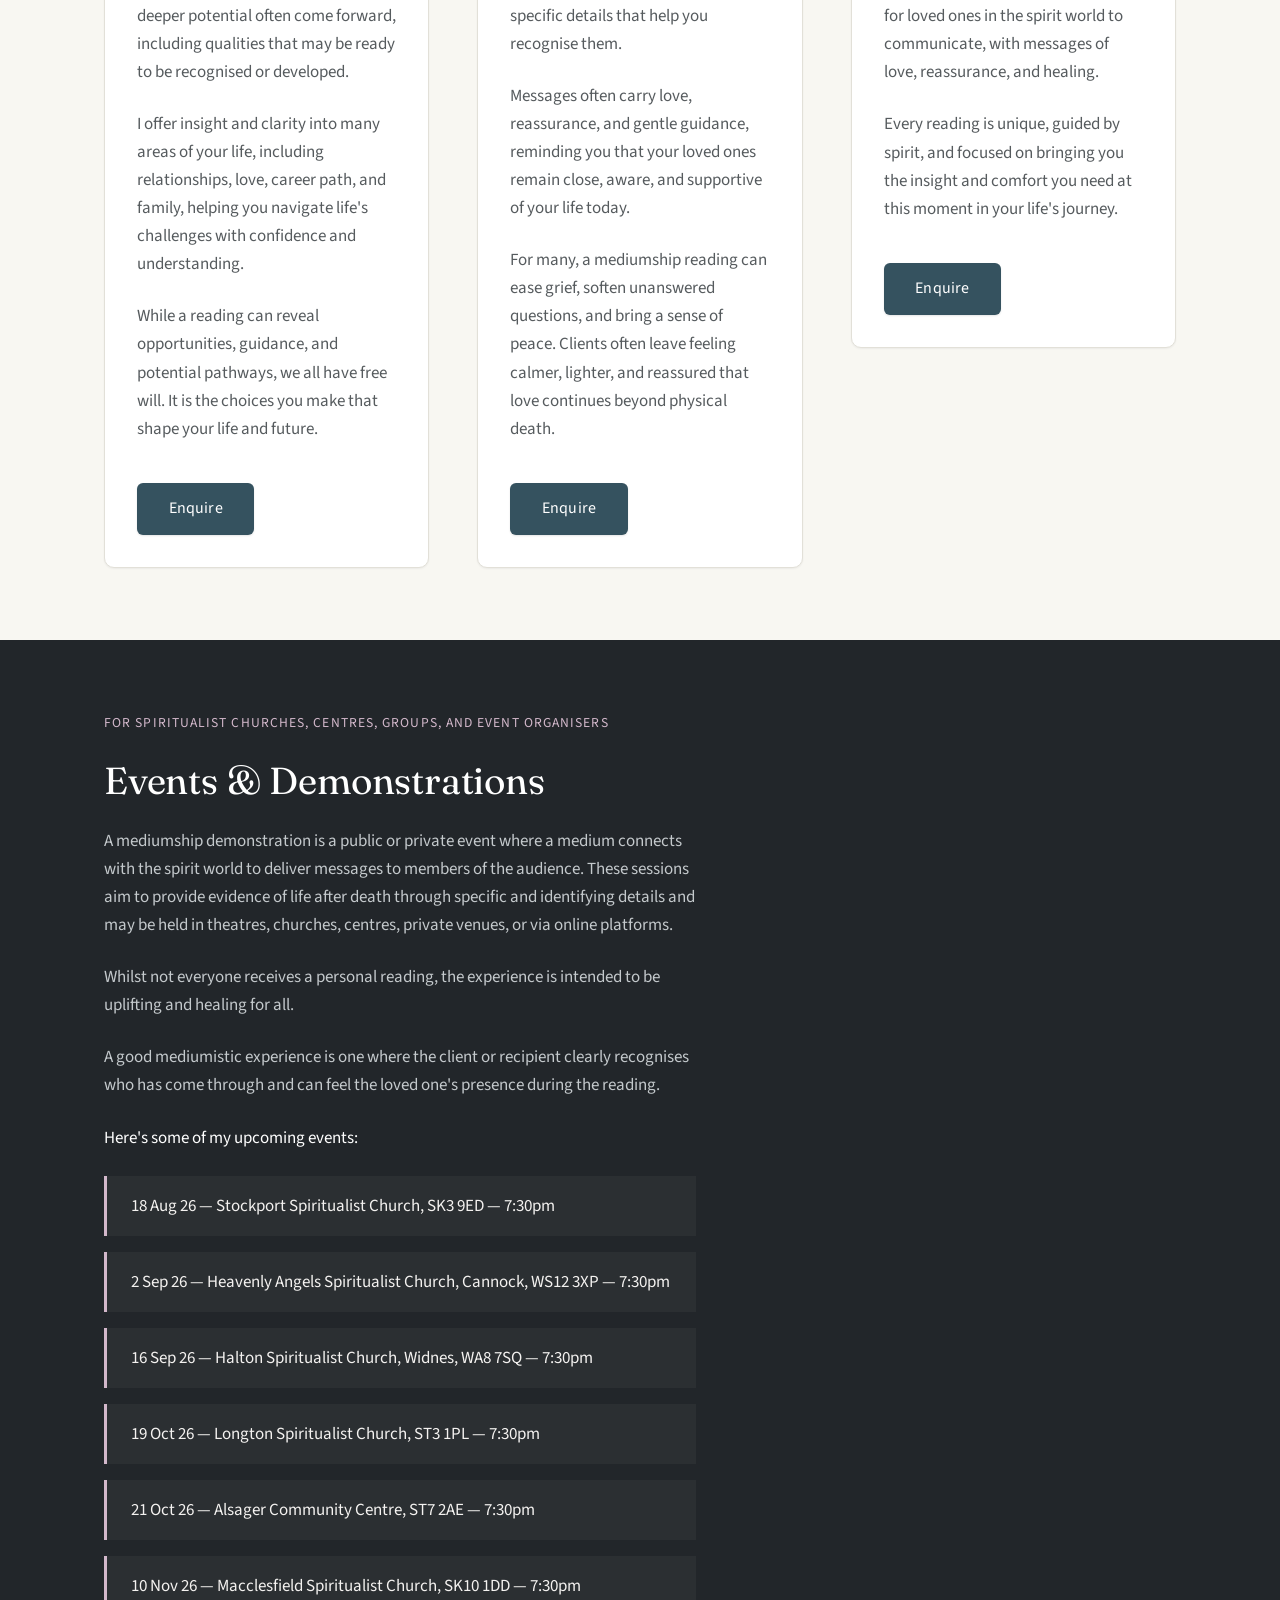
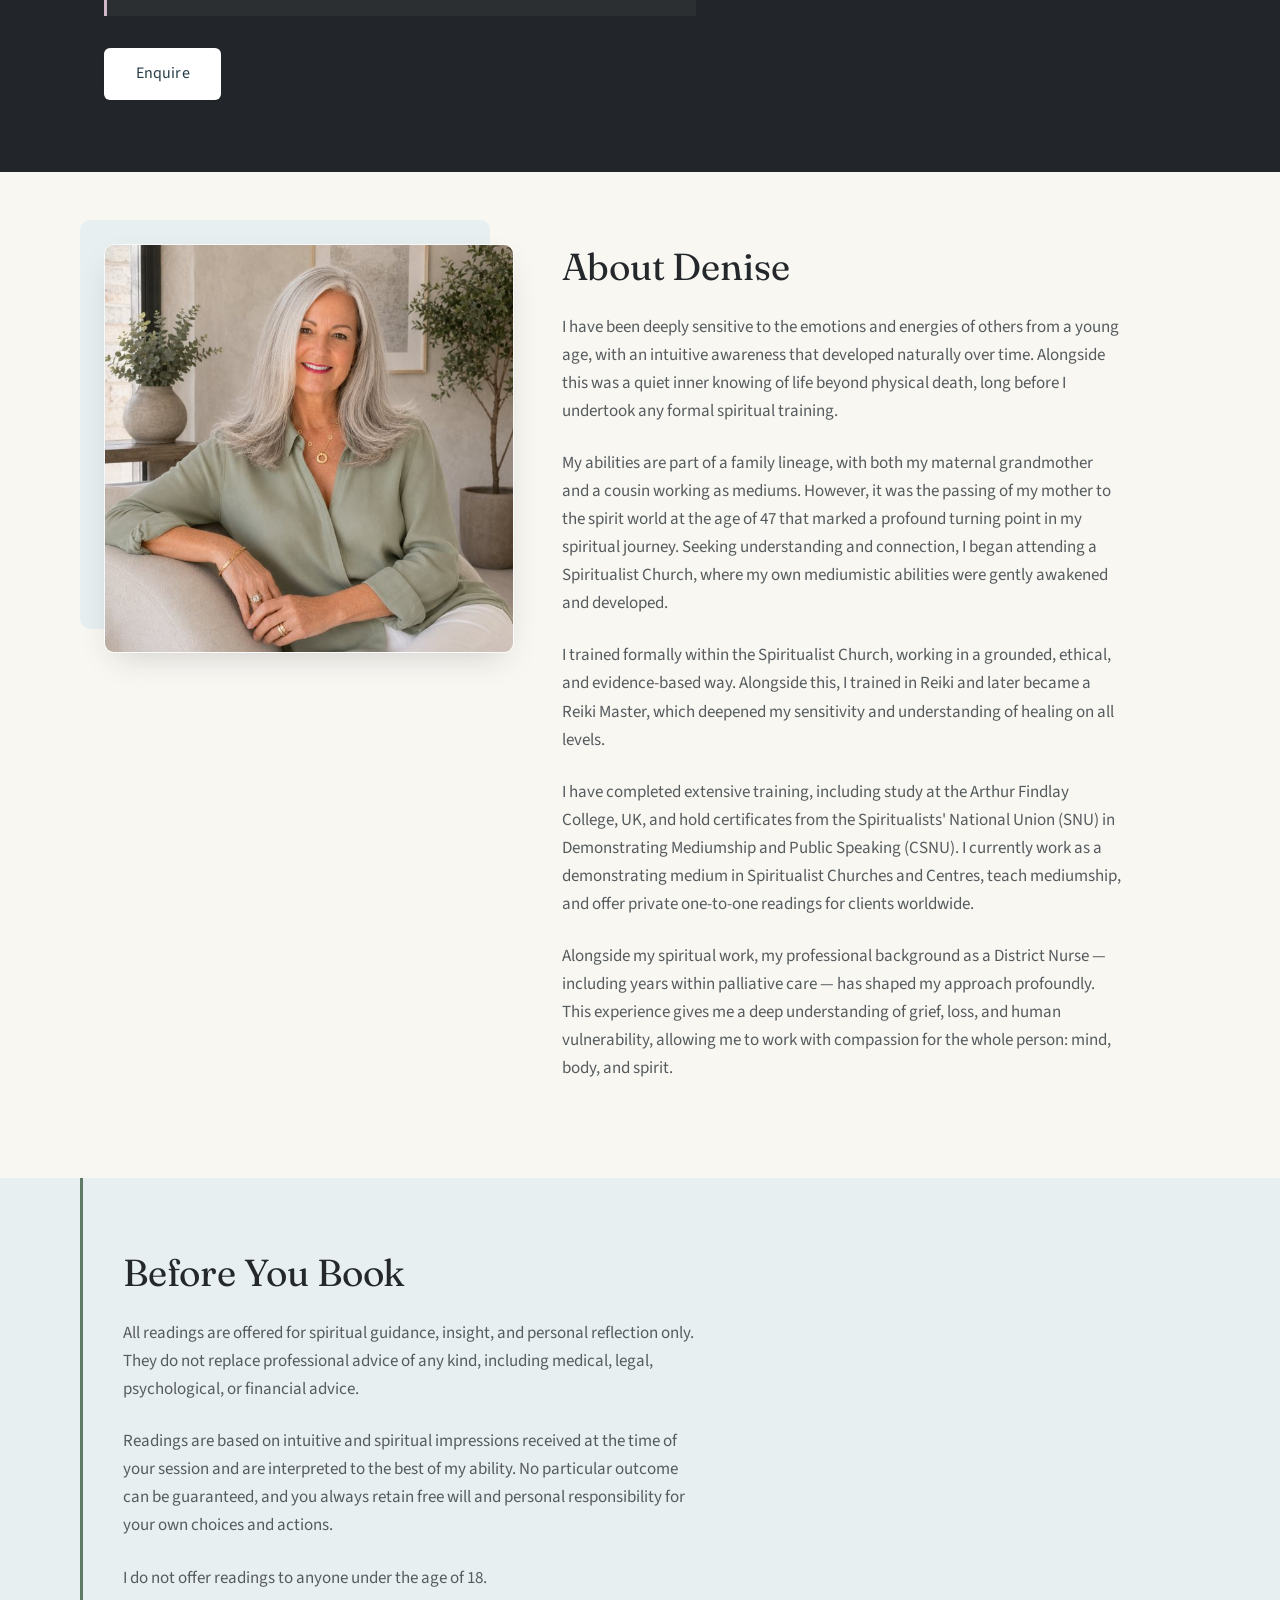
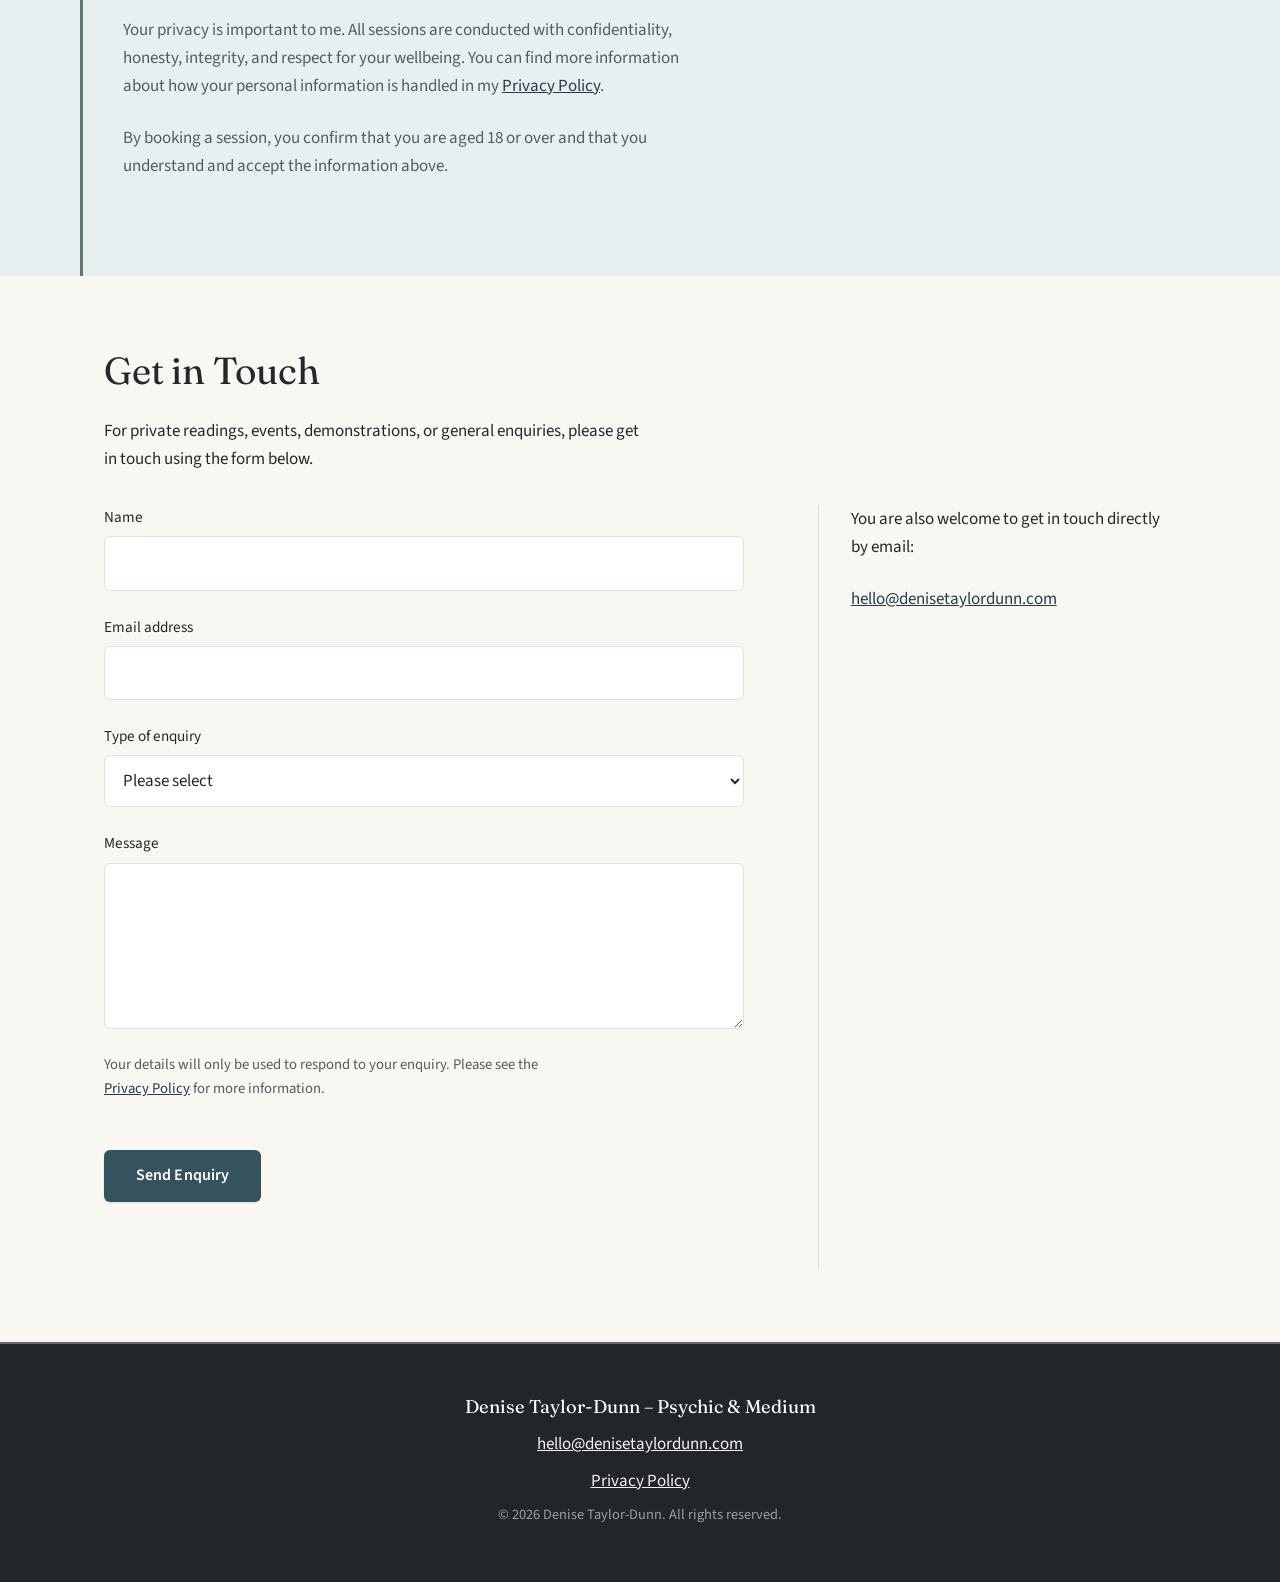
==== commit 19587a8d: "Add missing 7:30pm time to two events Co-Authored-By: Claude Sonnet 5 <noreply@anthropic.com> Claude" ====
--- a/index.html
+++ b/index.html
@@ -162,8 +162,8 @@
         <li><strong>18 Aug 26</strong> — Stockport Spiritualist Church, SK3 9ED — 7:30pm</li>
         <li><strong>2 Sep 26</strong> — Heavenly Angels Spiritualist Church, Cannock, WS12 3XP — 7:30pm</li>
         <li><strong>16 Sep 26</strong> — Halton Spiritualist Church, Widnes, WA8 7SQ — 7:30pm</li>
-        <li><strong>19 Oct 26</strong> — Longton Spiritualist Church, ST3 1PL</li>
-        <li><strong>21 Oct 26</strong> — Alsager Community Centre, ST7 2AE</li>
+        <li><strong>19 Oct 26</strong> — Longton Spiritualist Church, ST3 1PL — 7:30pm</li>
+        <li><strong>21 Oct 26</strong> — Alsager Community Centre, ST7 2AE — 7:30pm</li>
         <li><strong>10 Nov 26</strong> — Macclesfield Spiritualist Church, SK10 1DD — 7:30pm</li>
       </ul>
       <a href="#contact" class="btn btn-primary on-dark" data-enquiry-type="Events &amp; Demonstrations">Enquire</a>
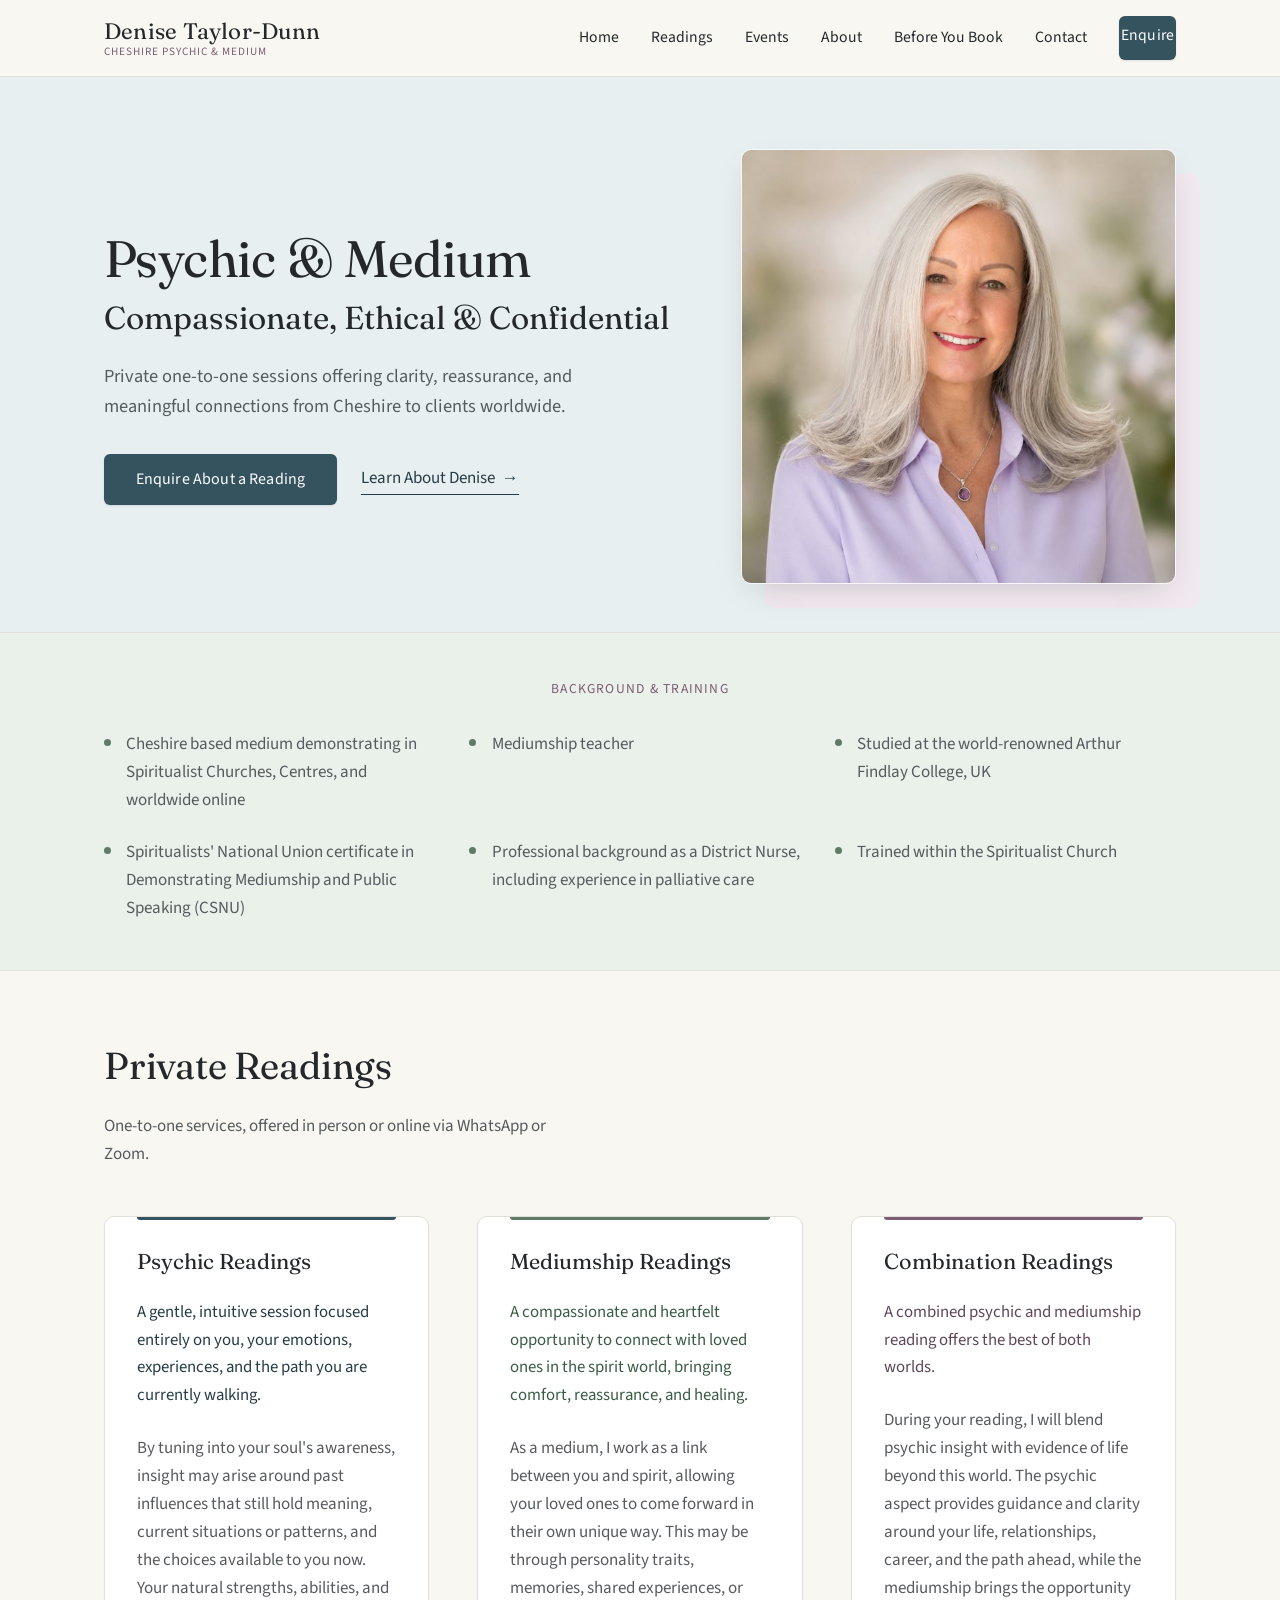
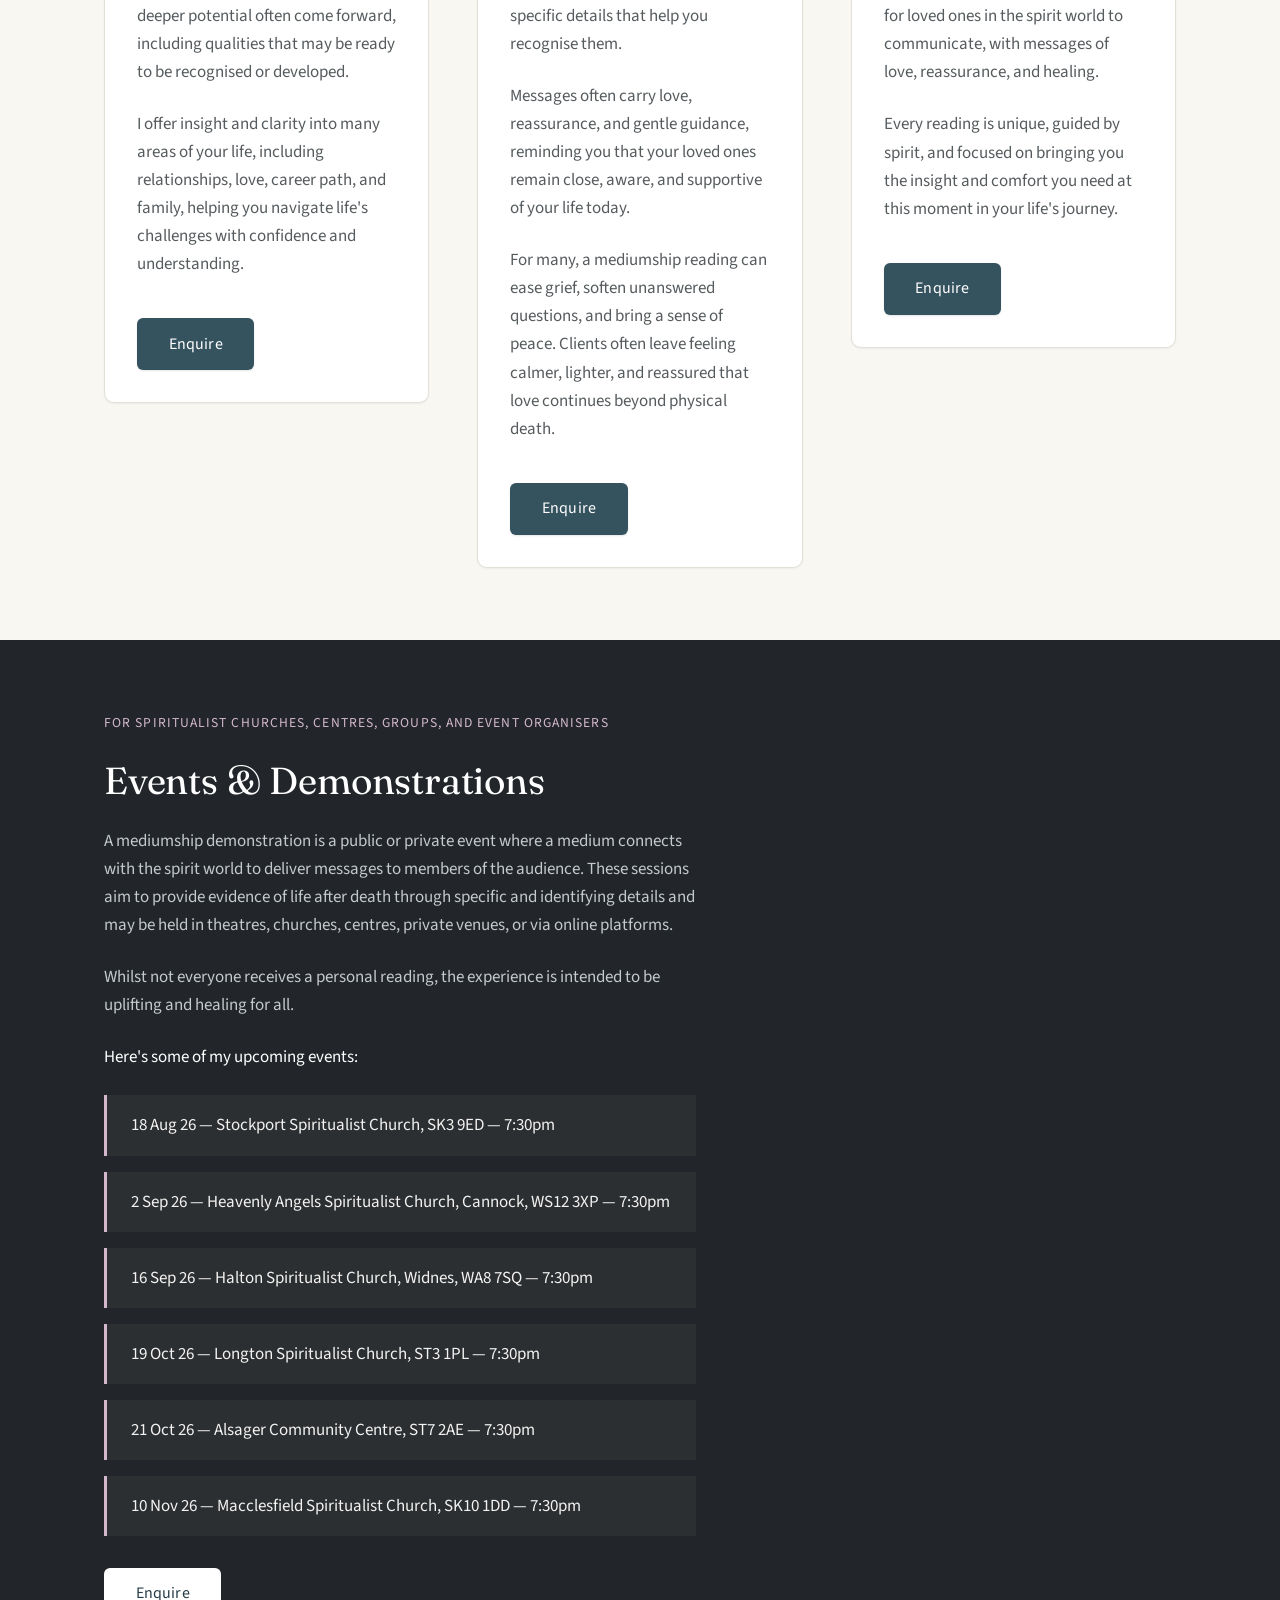
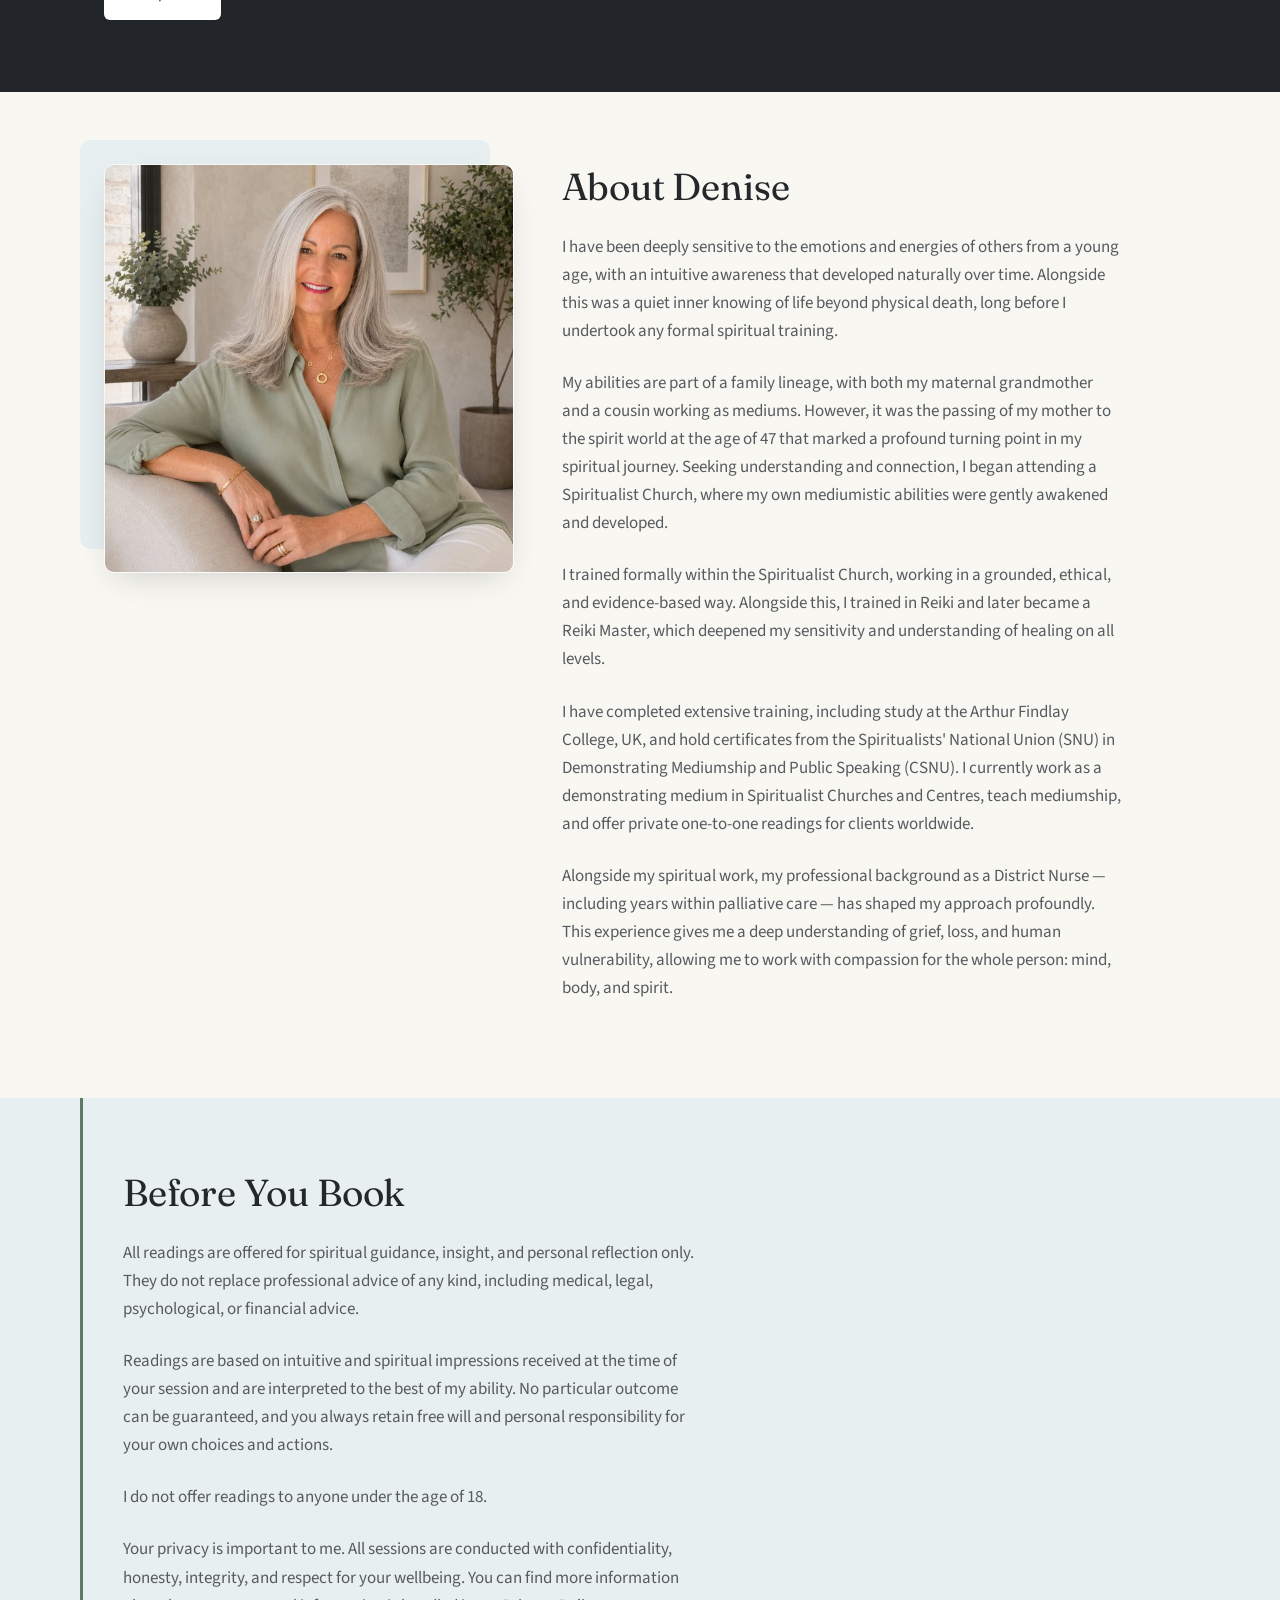
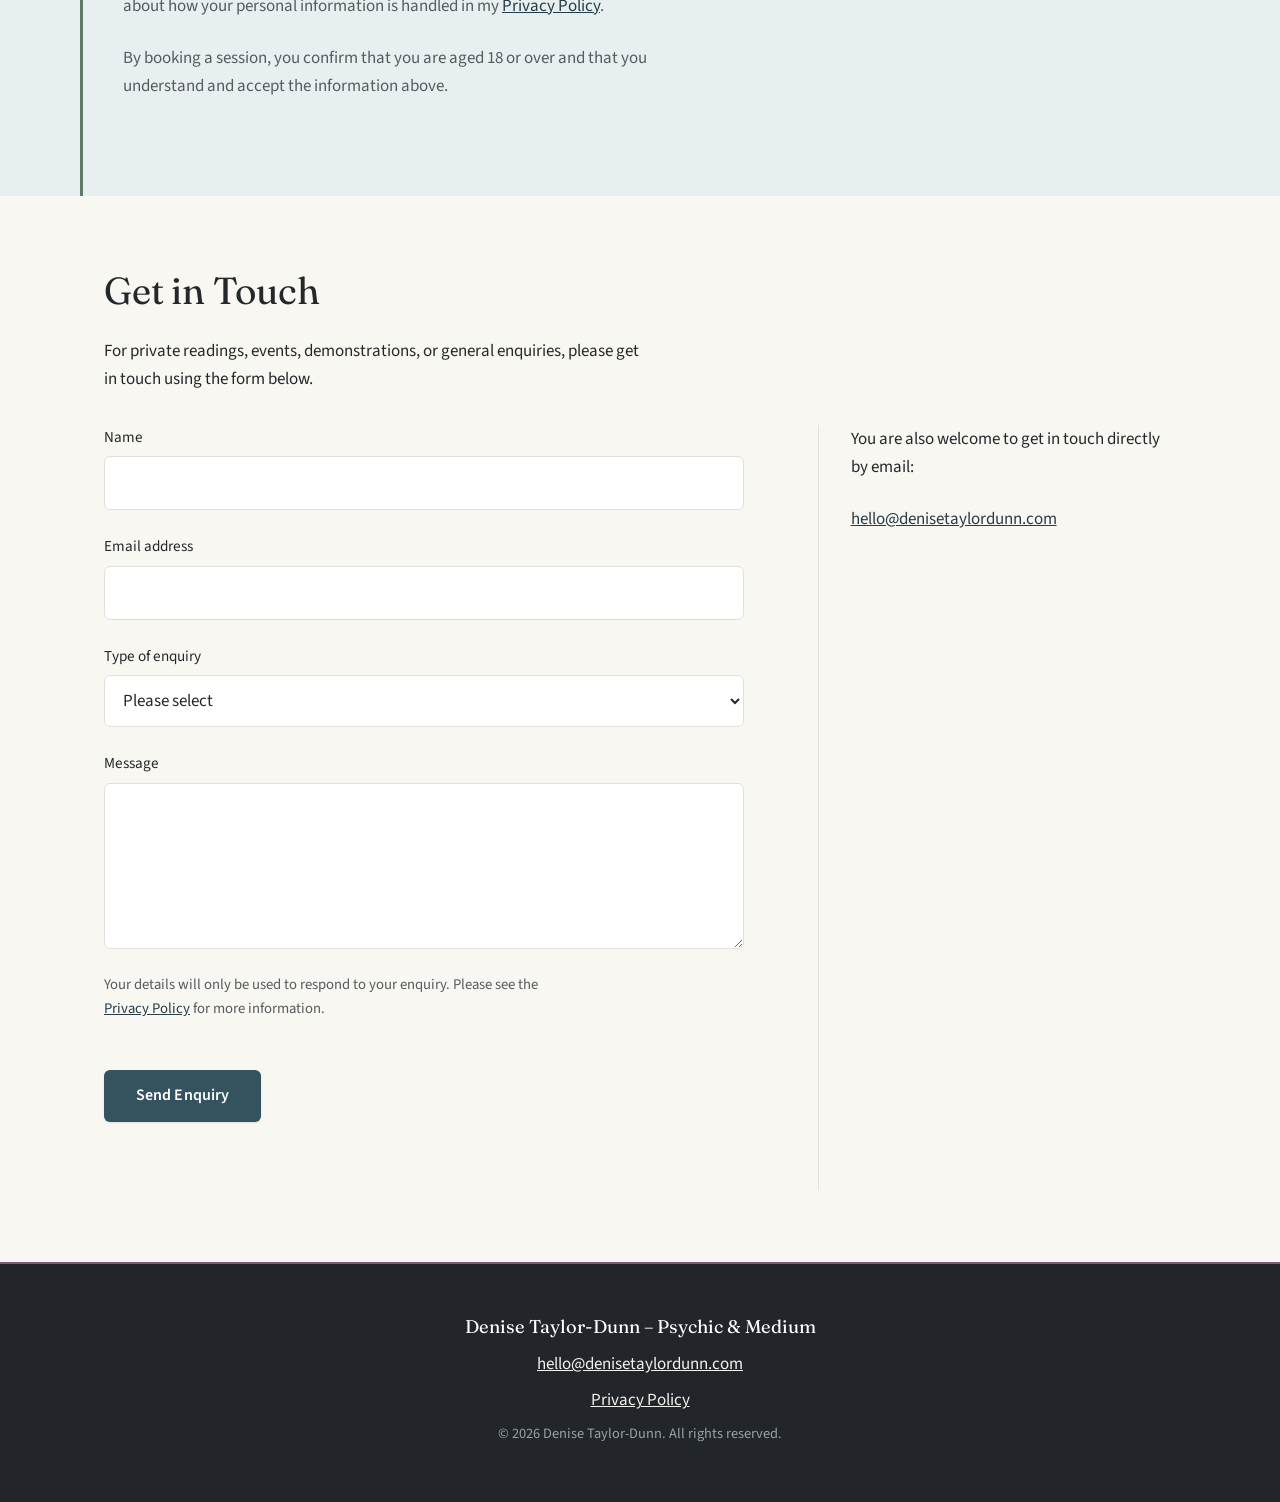
==== commit 3c599911: "Remove closing paragraphs from Psychic Readings card and Events section Co-Authored-By: Claude Sonne" ====
--- a/index.html
+++ b/index.html
@@ -116,7 +116,6 @@
           <div class="card-body">
             <p>By tuning into your soul's awareness, insight may arise around past influences that still hold meaning, current situations or patterns, and the choices available to you now. Your natural strengths, abilities, and deeper potential often come forward, including qualities that may be ready to be recognised or developed.</p>
             <p>I offer insight and clarity into many areas of your life, including relationships, love, career path, and family, helping you navigate life's challenges with confidence and understanding.</p>
-            <p>While a reading can reveal opportunities, guidance, and potential pathways, we all have free will. It is the choices you make that shape your life and future.</p>
           </div>
           <a href="#contact" class="btn btn-primary" data-enquiry-type="Psychic Reading">Enquire</a>
         </article>
@@ -155,7 +154,6 @@
       <div class="events-body">
         <p>A mediumship demonstration is a public or private event where a medium connects with the spirit world to deliver messages to members of the audience. These sessions aim to provide evidence of life after death through specific and identifying details and may be held in theatres, churches, centres, private venues, or via online platforms.</p>
         <p>Whilst not everyone receives a personal reading, the experience is intended to be uplifting and healing for all.</p>
-        <p>A good mediumistic experience is one where the client or recipient clearly recognises who has come through and can feel the loved one's presence during the reading.</p>
       </div>
       <p class="events-list-heading">Here's some of my upcoming events:</p>
       <ul class="events-list">
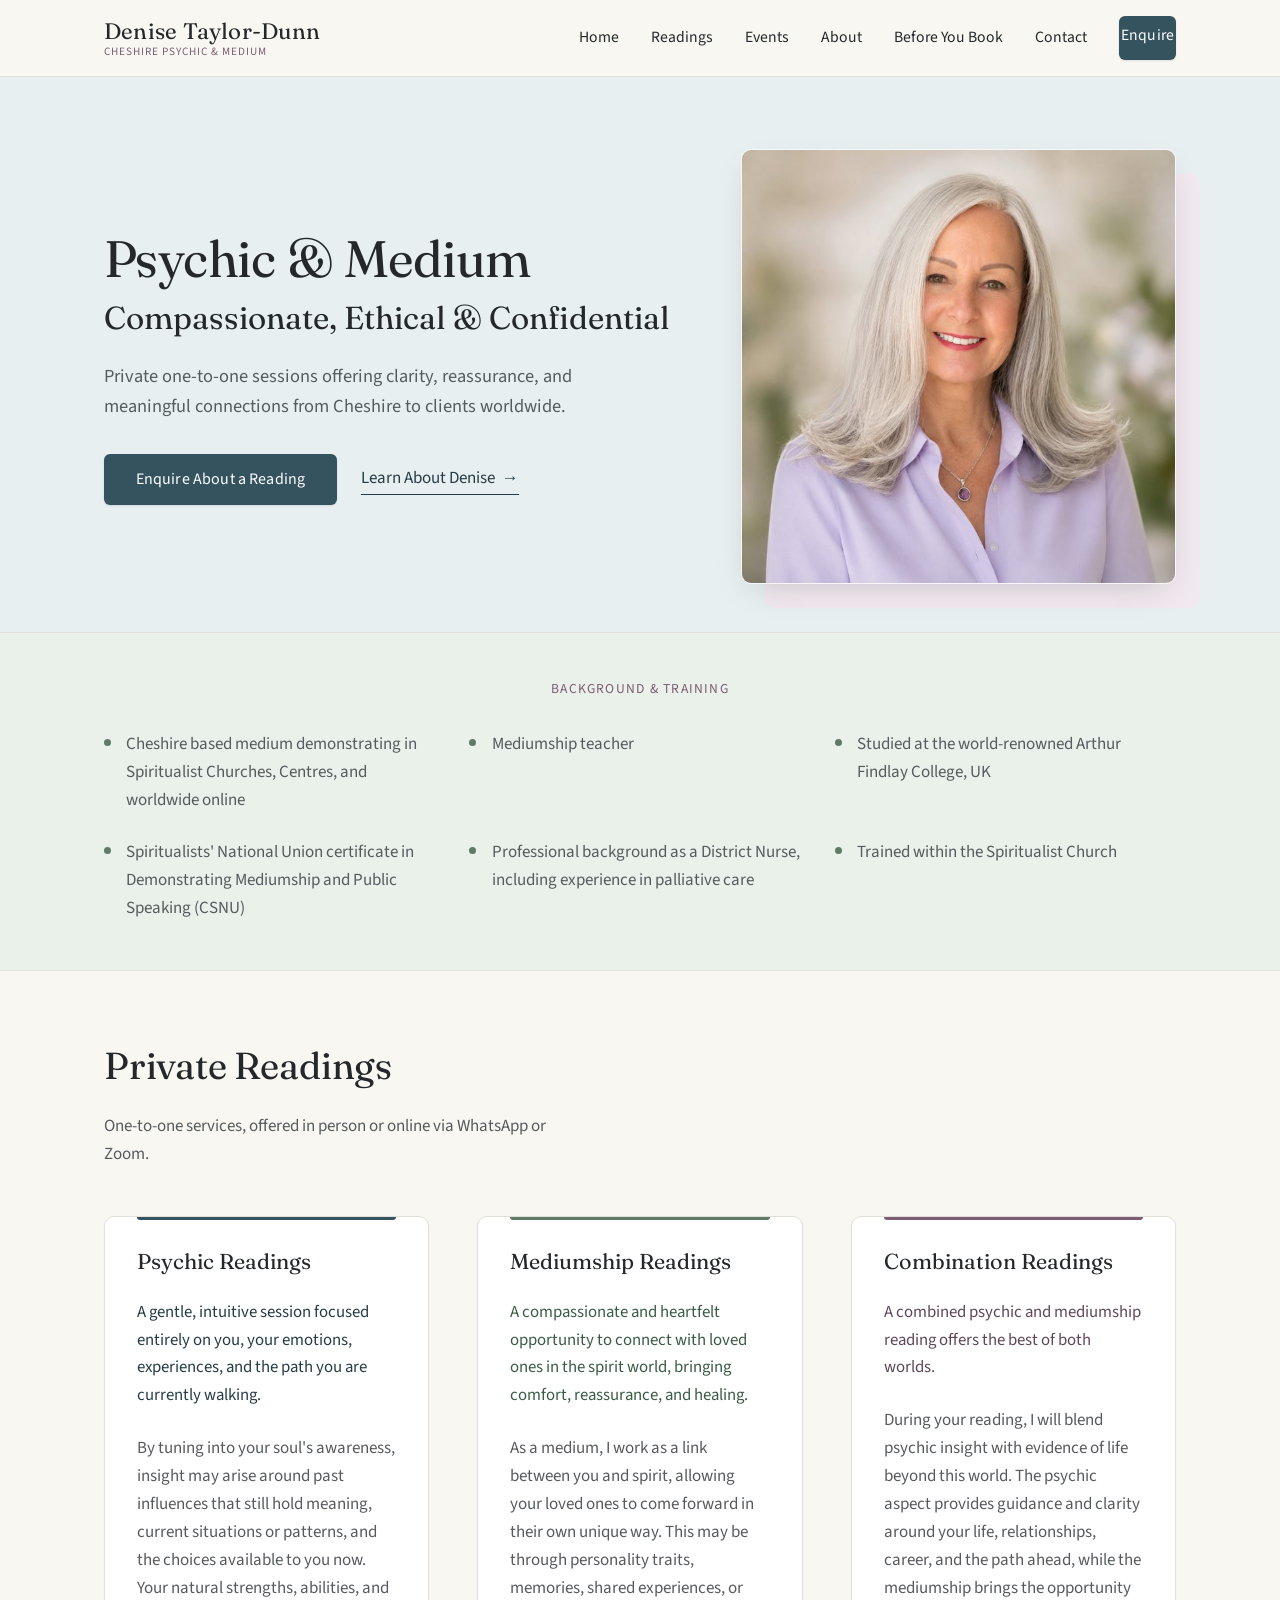
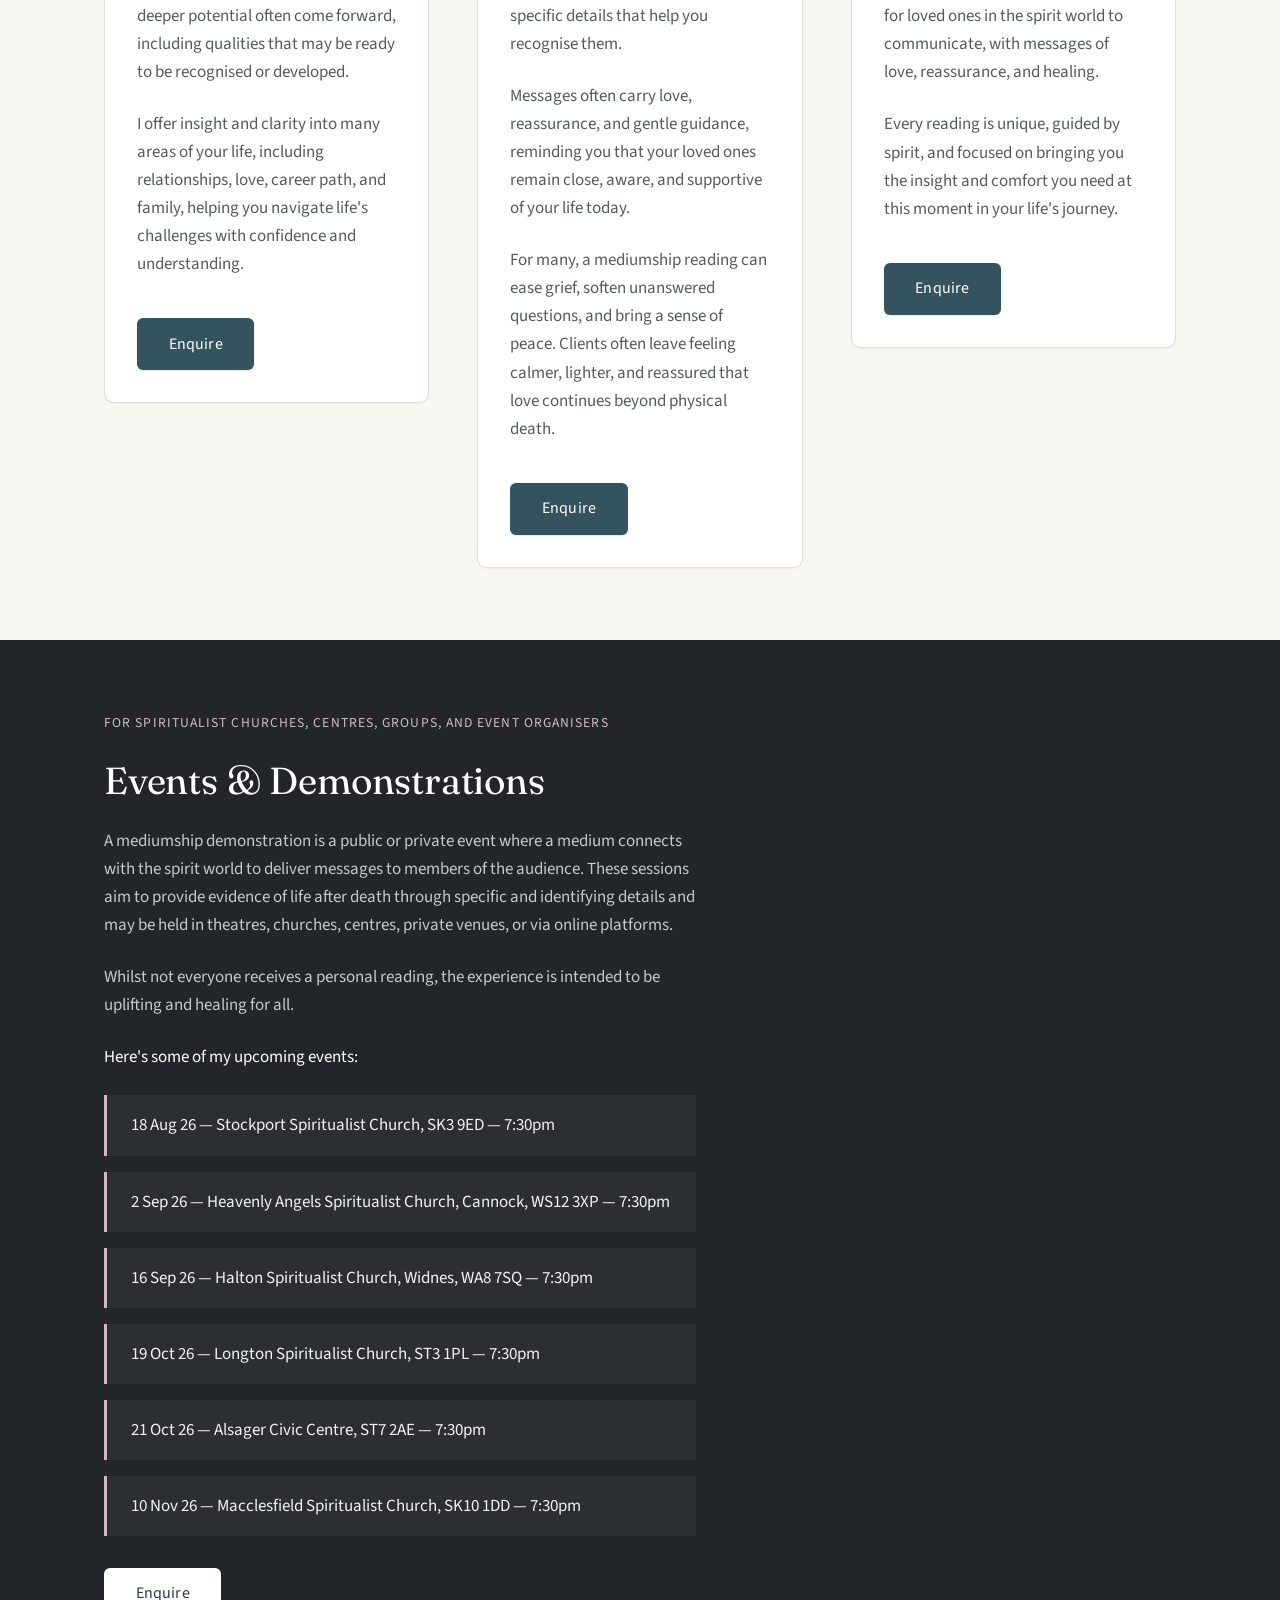
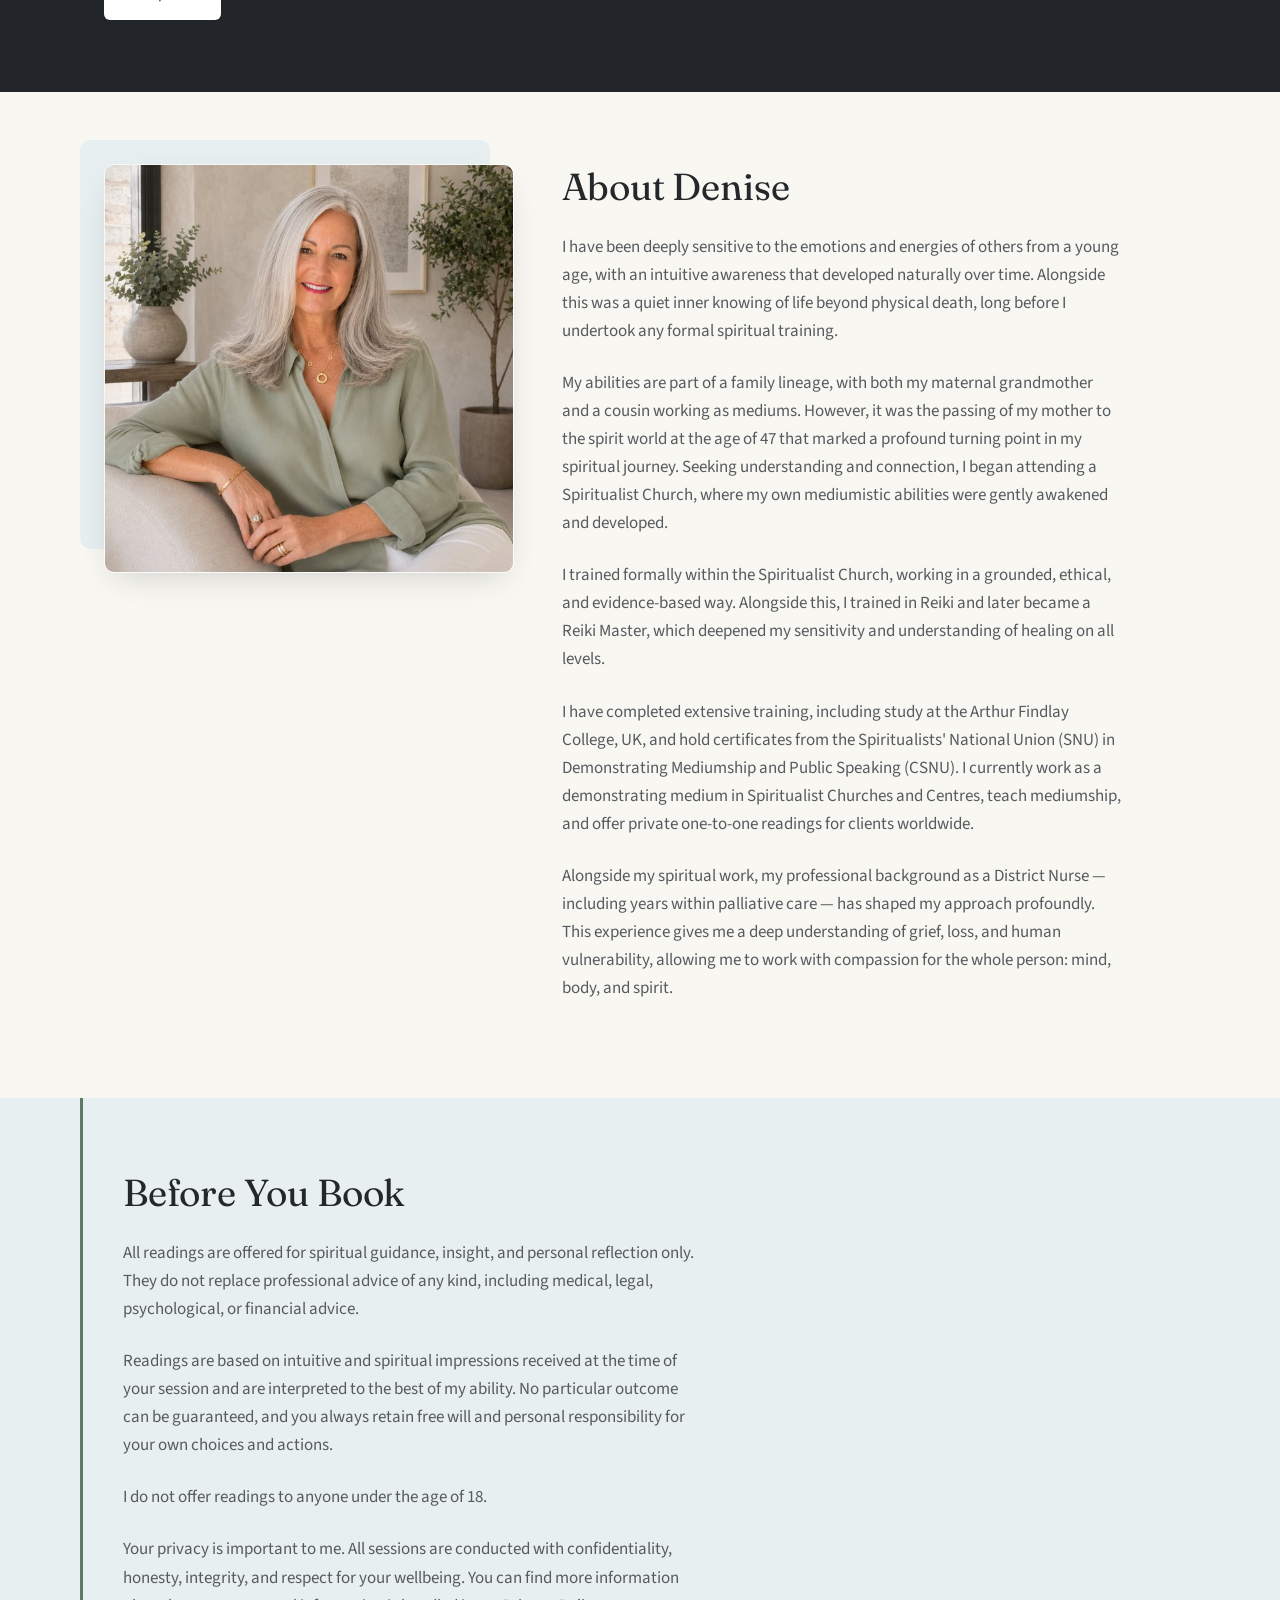
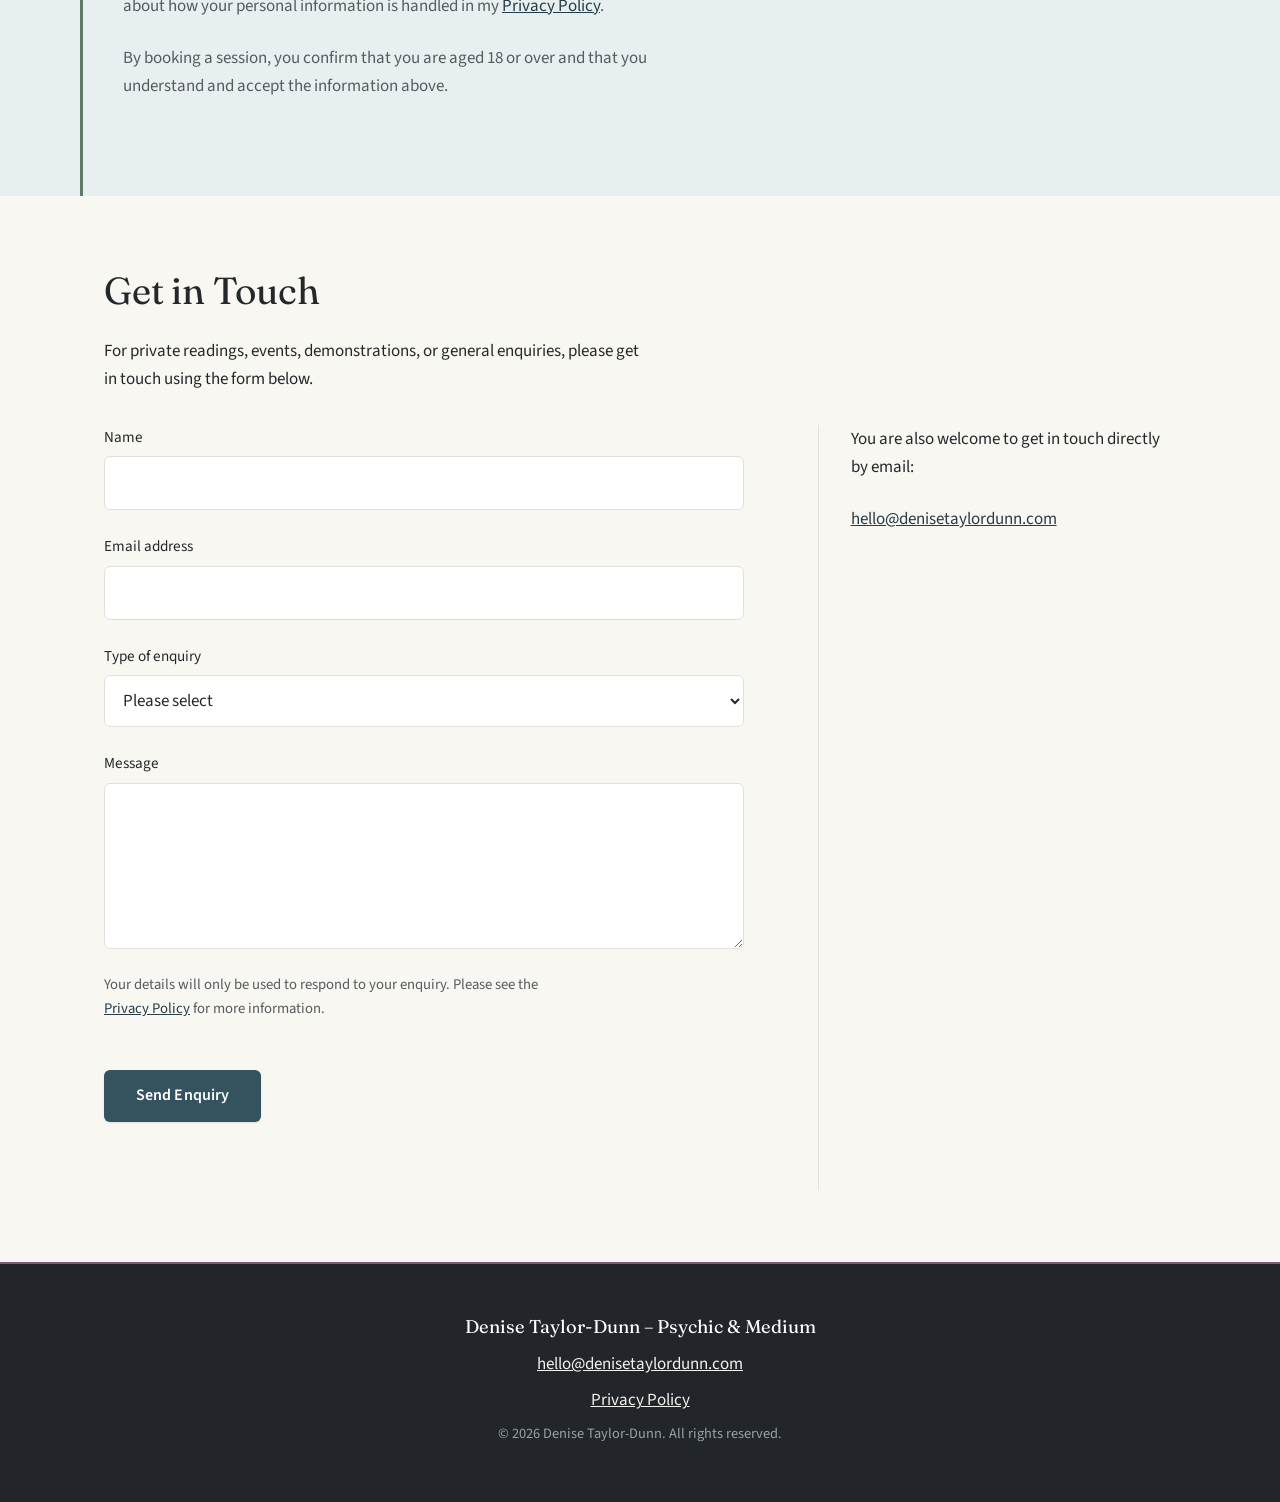
==== commit 57a2cd5e: "Correct Alsager venue name to Civic Centre Co-Authored-By: Claude Sonnet 5 <noreply@anthropic.com> C" ====
--- a/index.html
+++ b/index.html
@@ -161,7 +161,7 @@
         <li><strong>2 Sep 26</strong> — Heavenly Angels Spiritualist Church, Cannock, WS12 3XP — 7:30pm</li>
         <li><strong>16 Sep 26</strong> — Halton Spiritualist Church, Widnes, WA8 7SQ — 7:30pm</li>
         <li><strong>19 Oct 26</strong> — Longton Spiritualist Church, ST3 1PL — 7:30pm</li>
-        <li><strong>21 Oct 26</strong> — Alsager Community Centre, ST7 2AE — 7:30pm</li>
+        <li><strong>21 Oct 26</strong> — Alsager Civic Centre, ST7 2AE — 7:30pm</li>
         <li><strong>10 Nov 26</strong> — Macclesfield Spiritualist Church, SK10 1DD — 7:30pm</li>
       </ul>
       <a href="#contact" class="btn btn-primary on-dark" data-enquiry-type="Events &amp; Demonstrations">Enquire</a>
